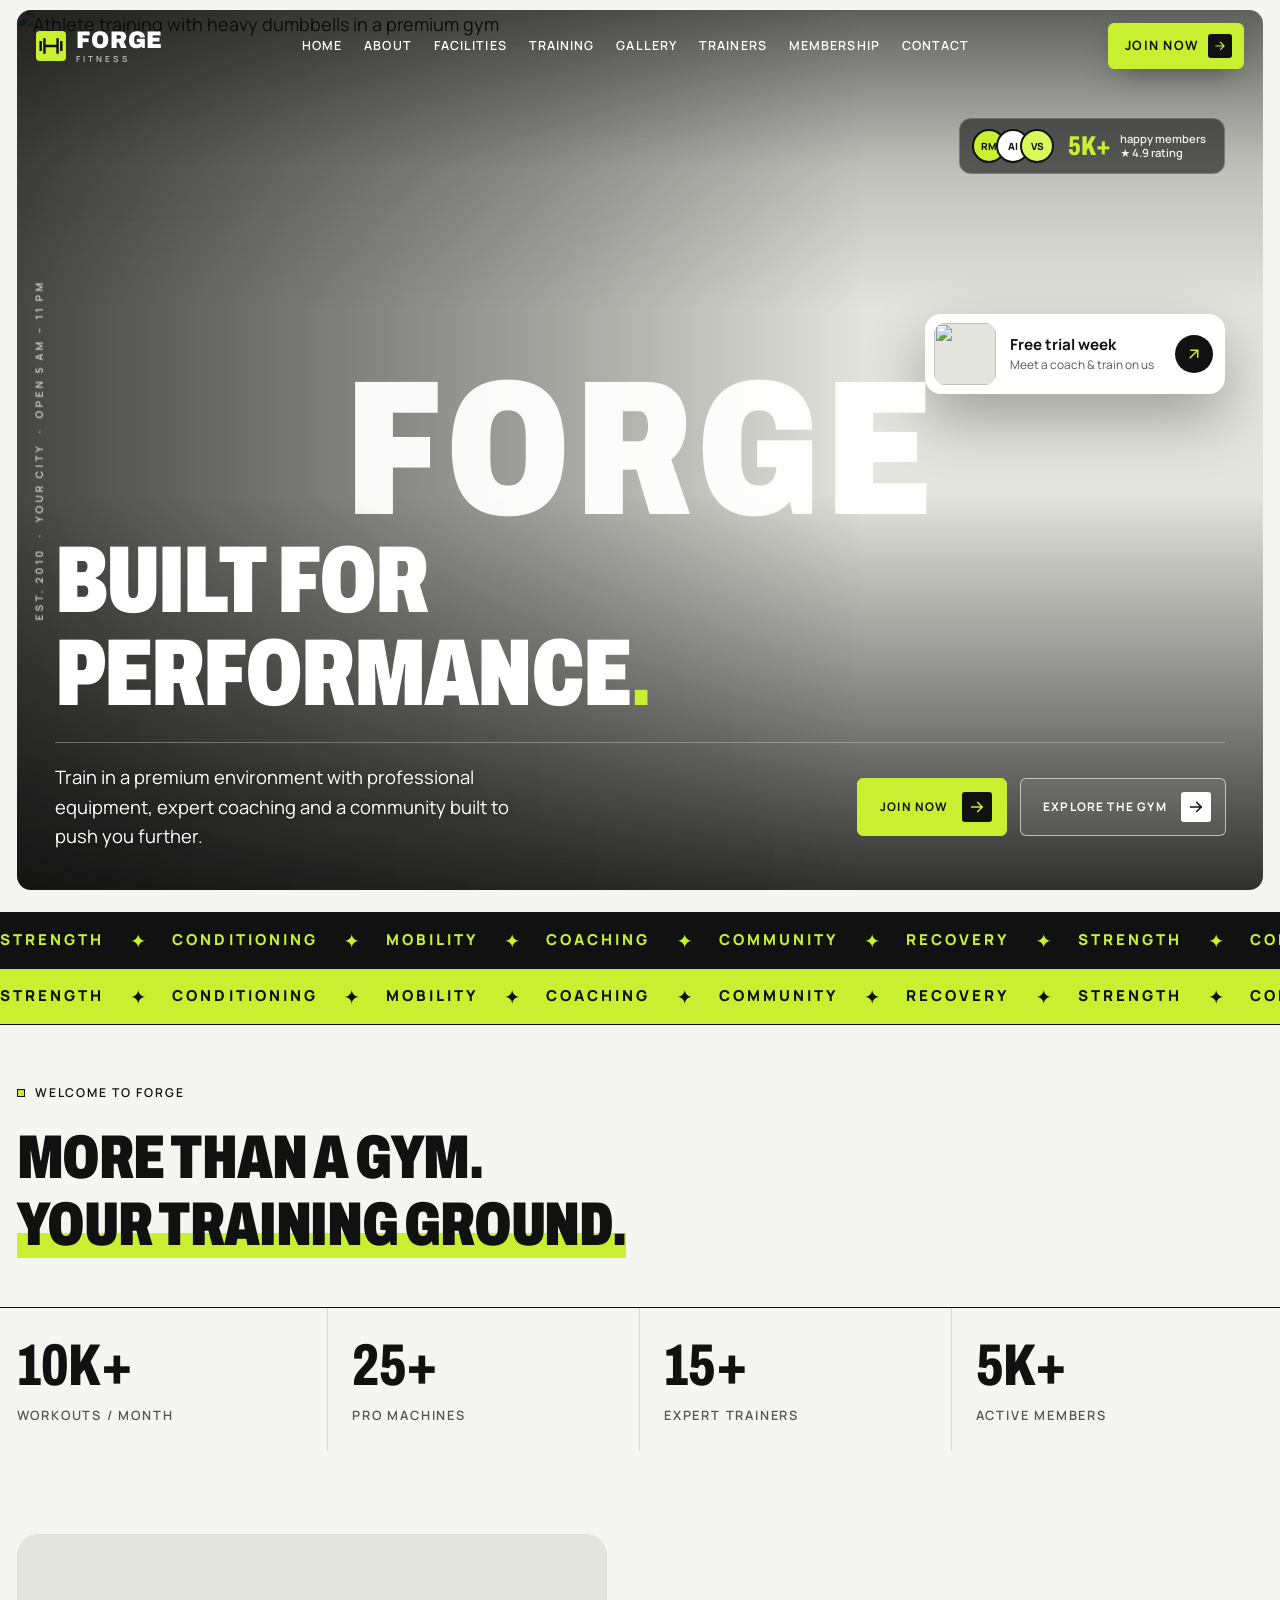
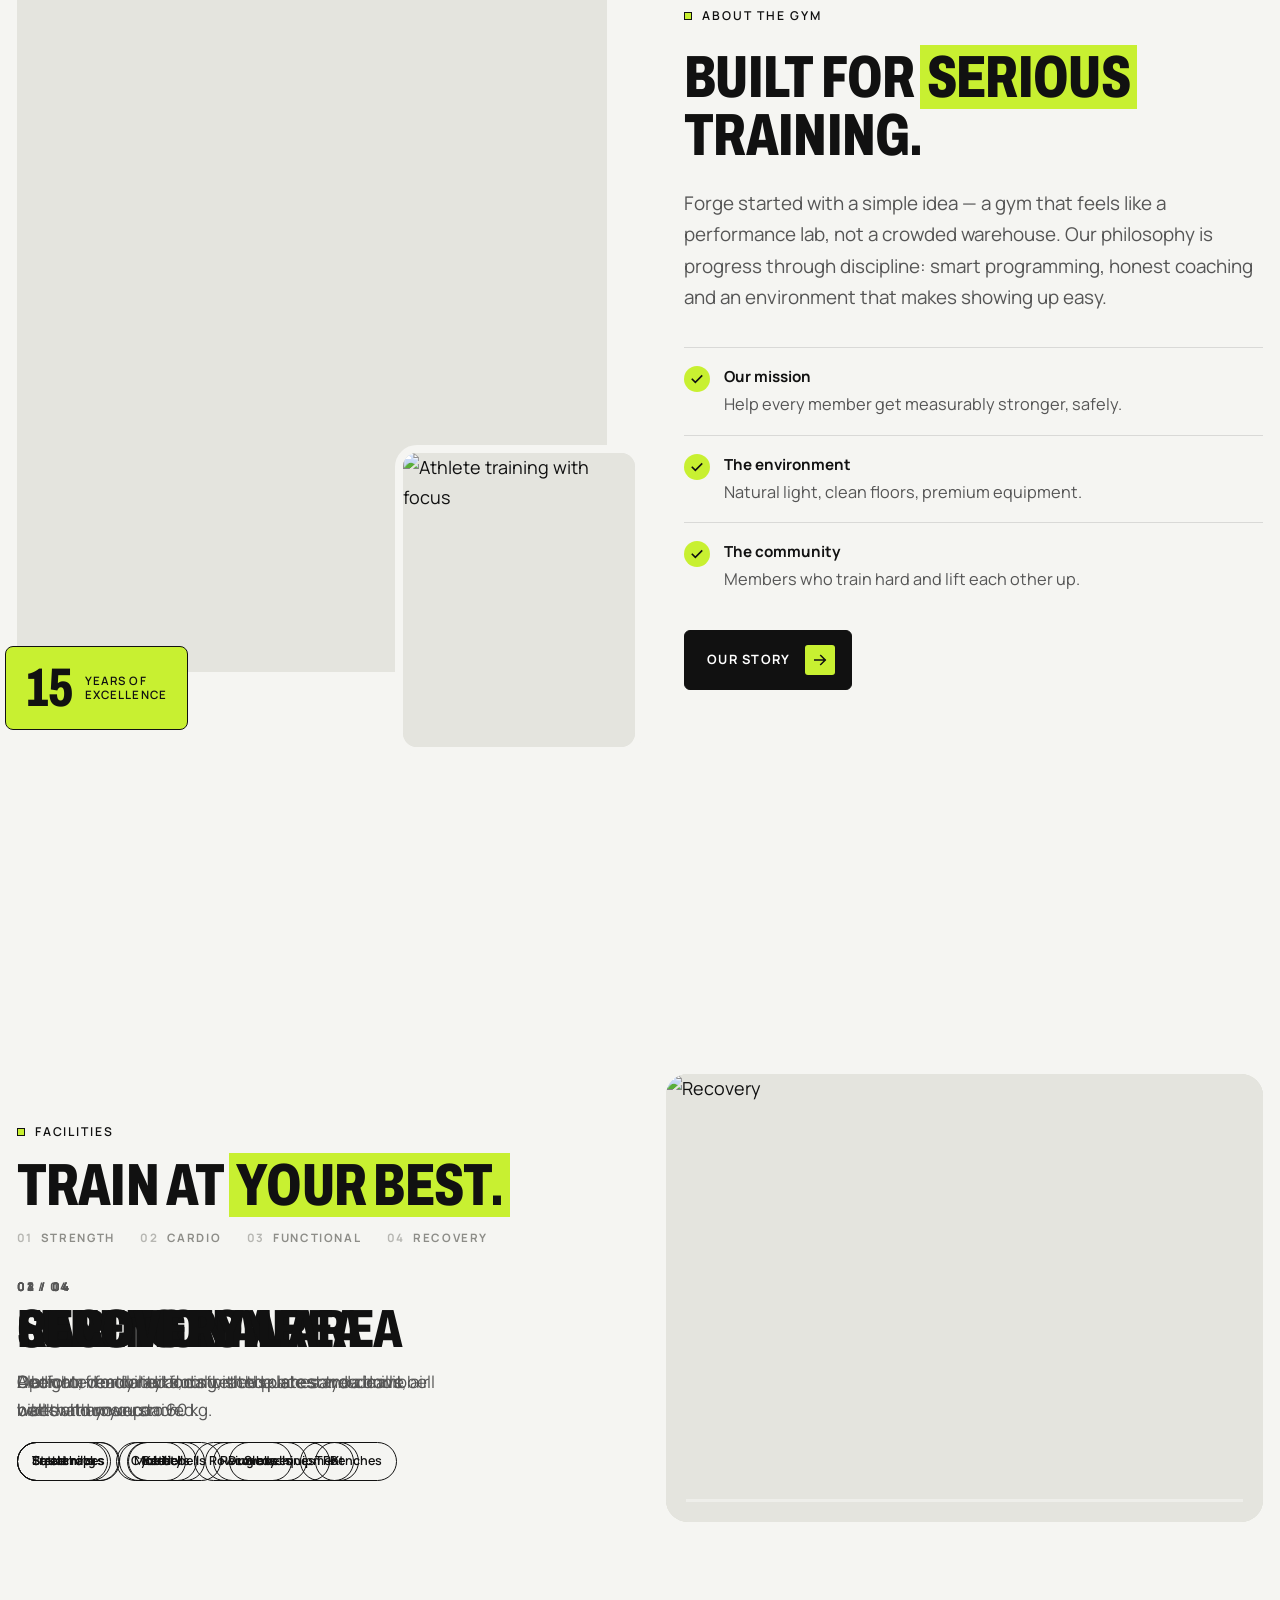
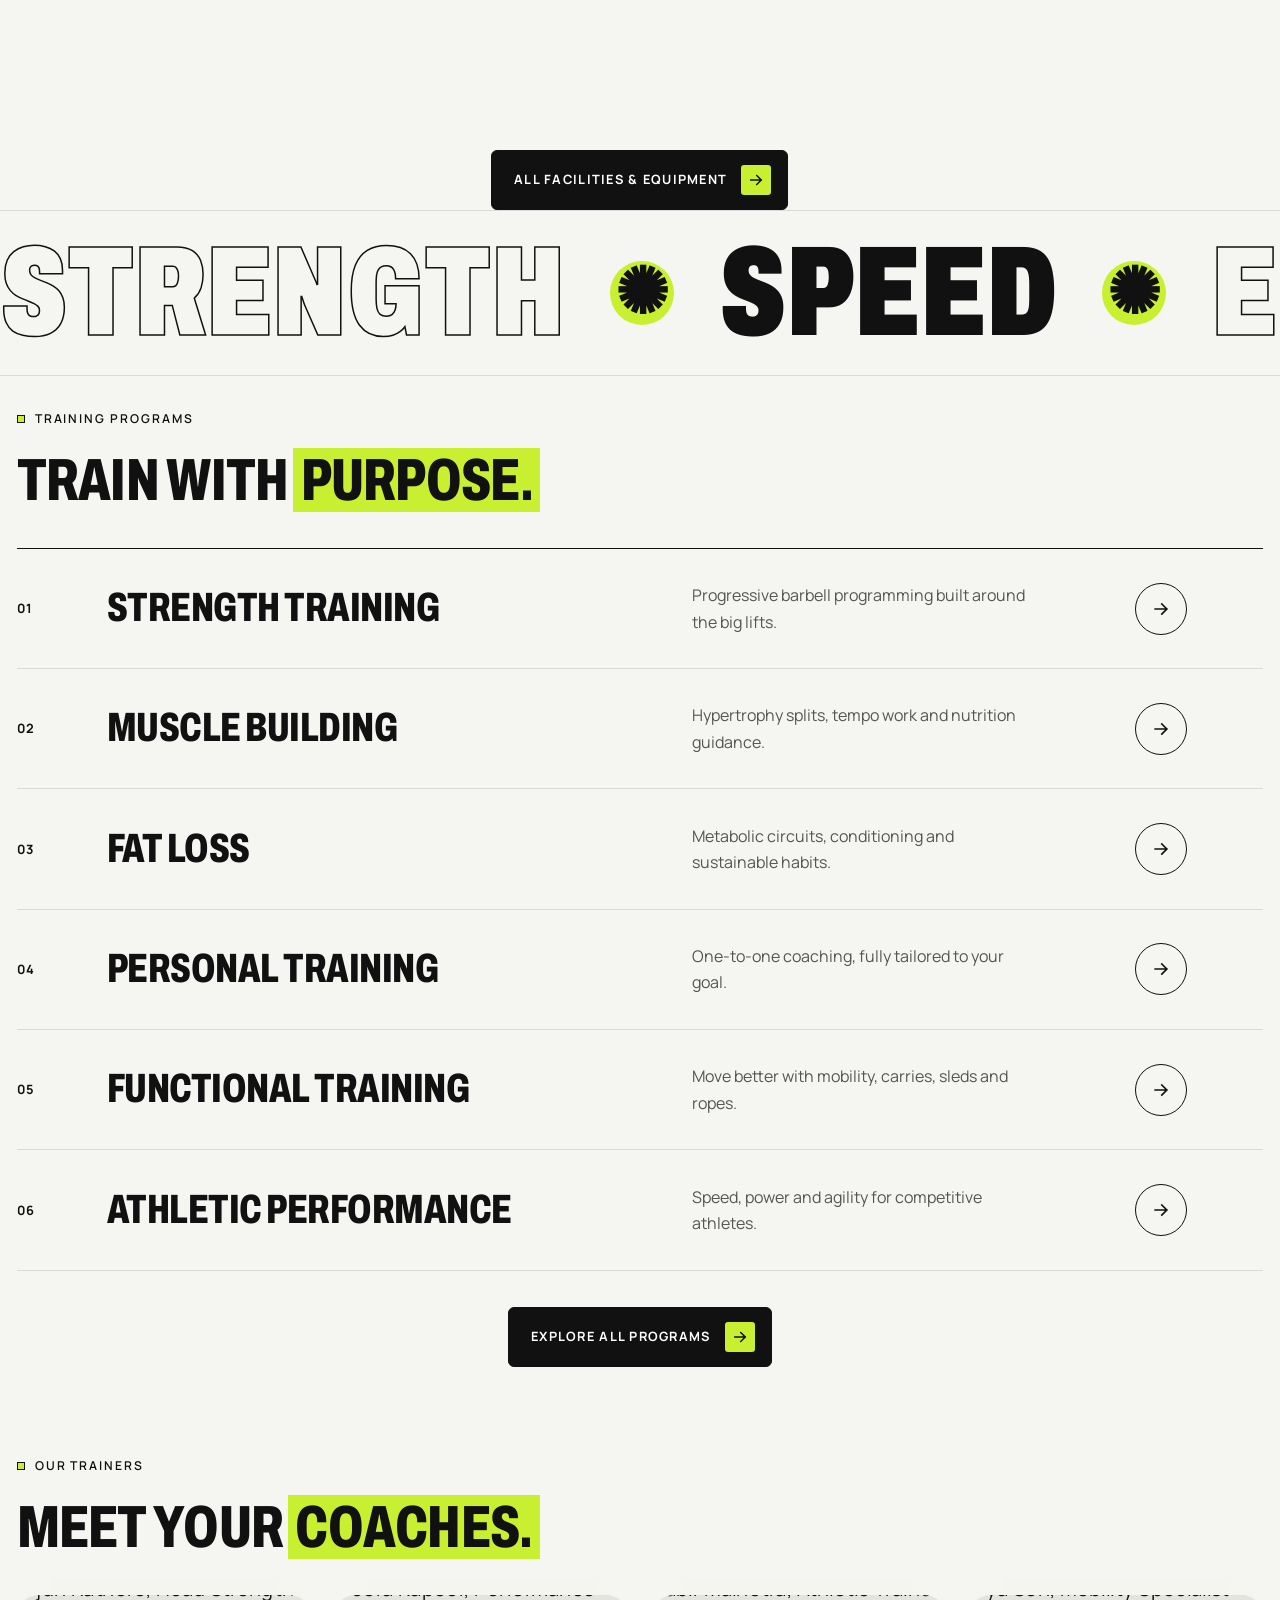
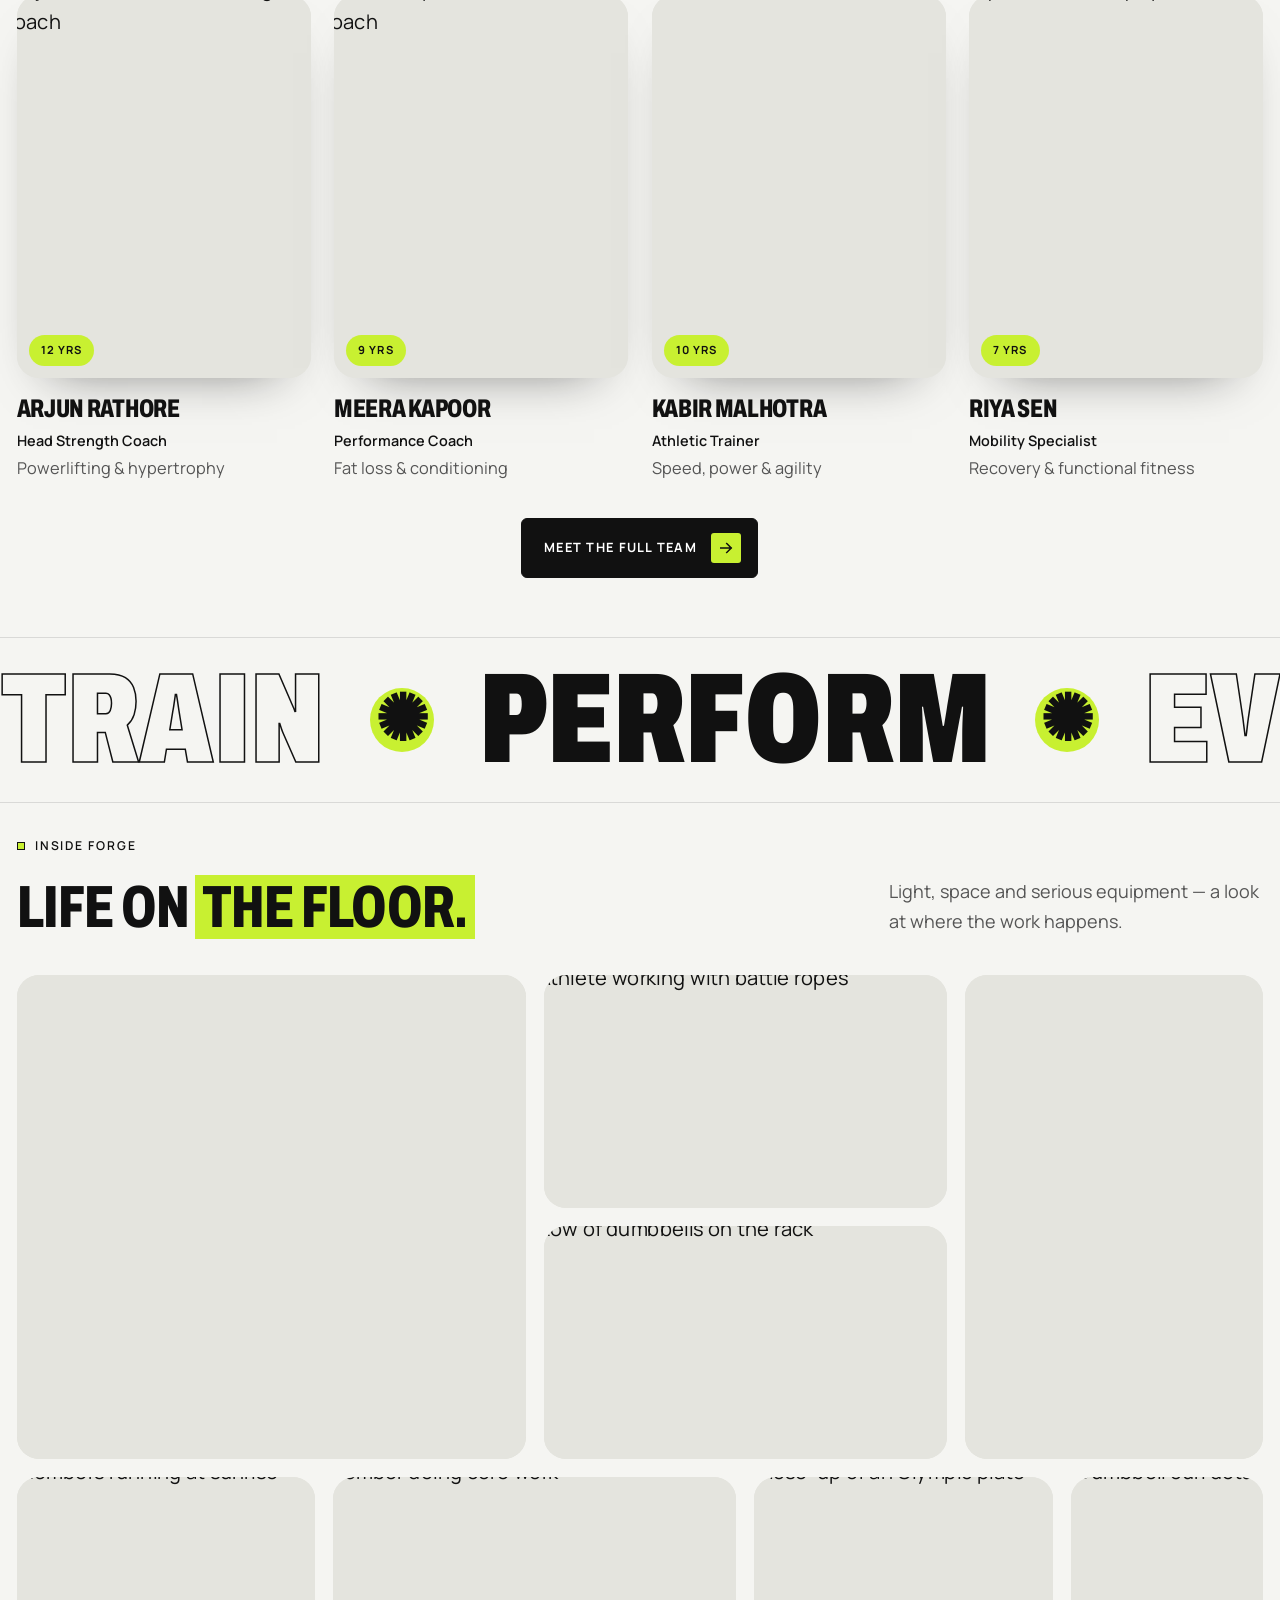
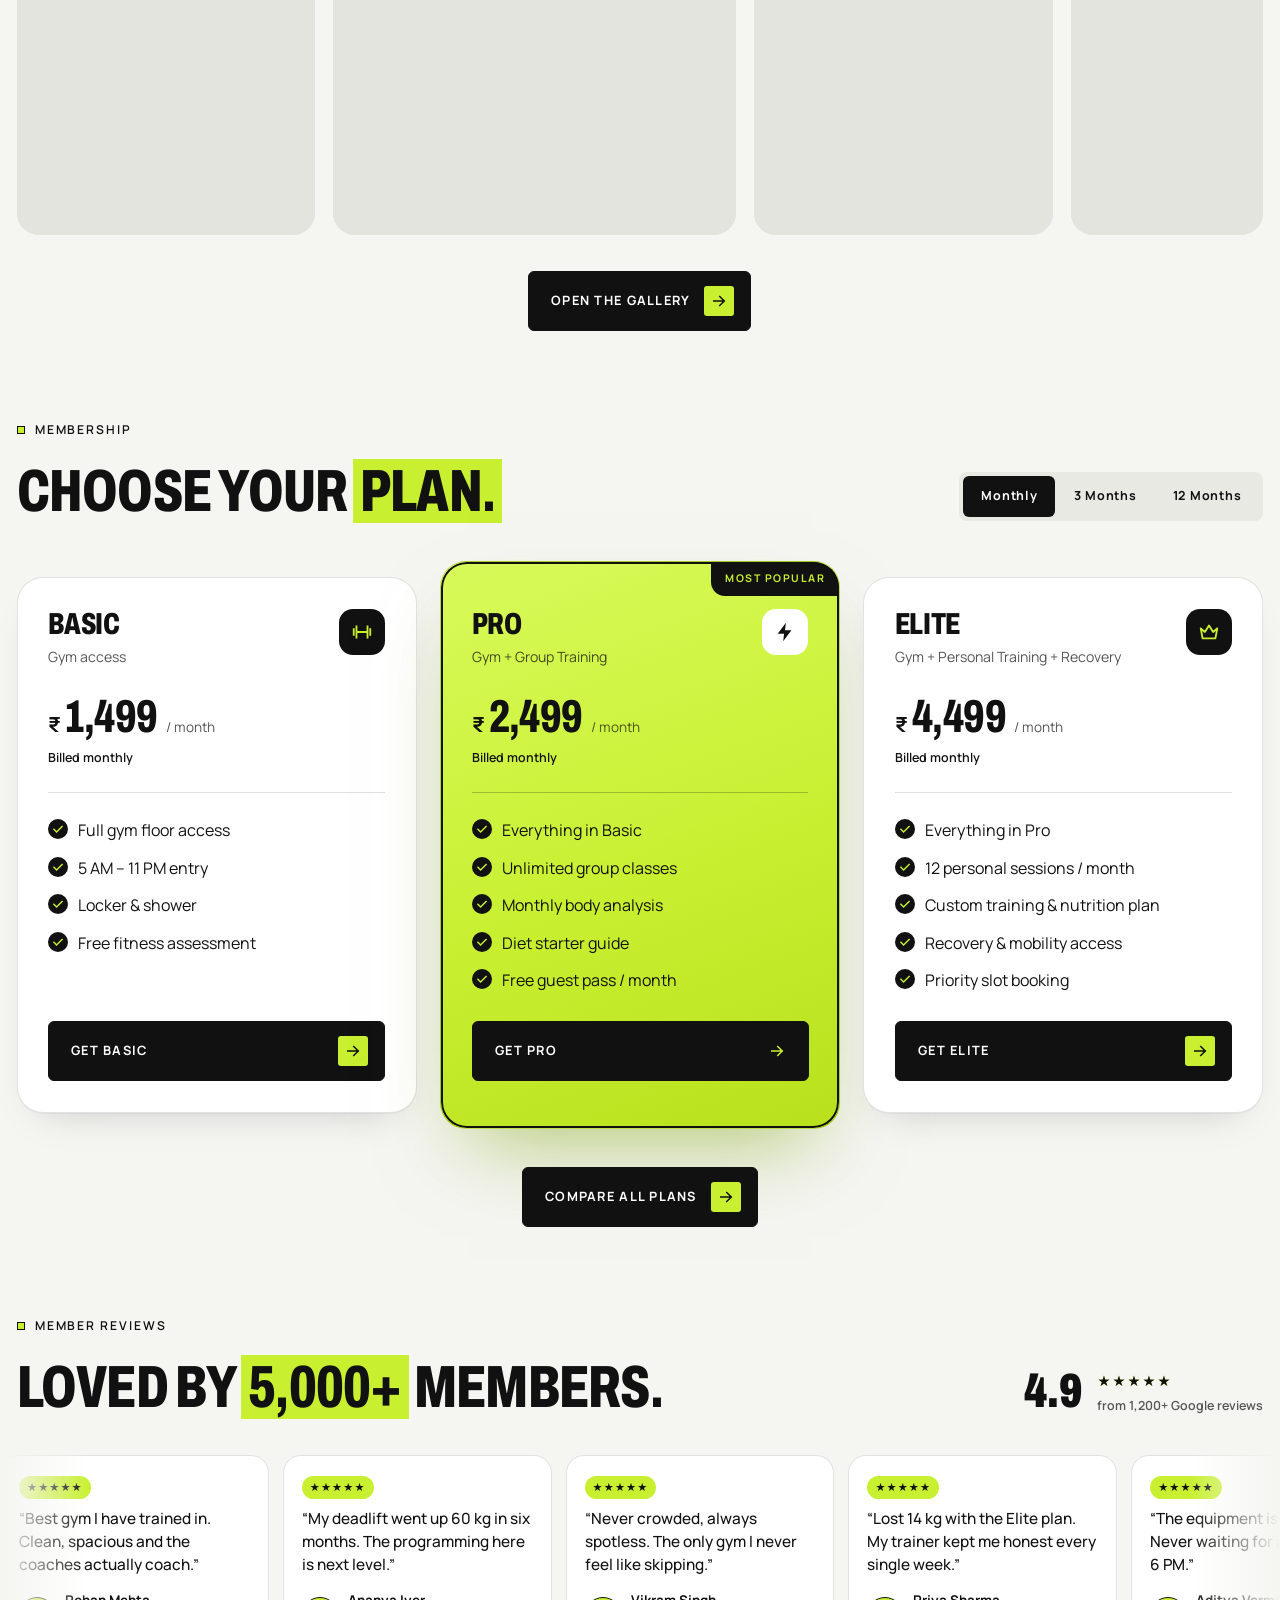
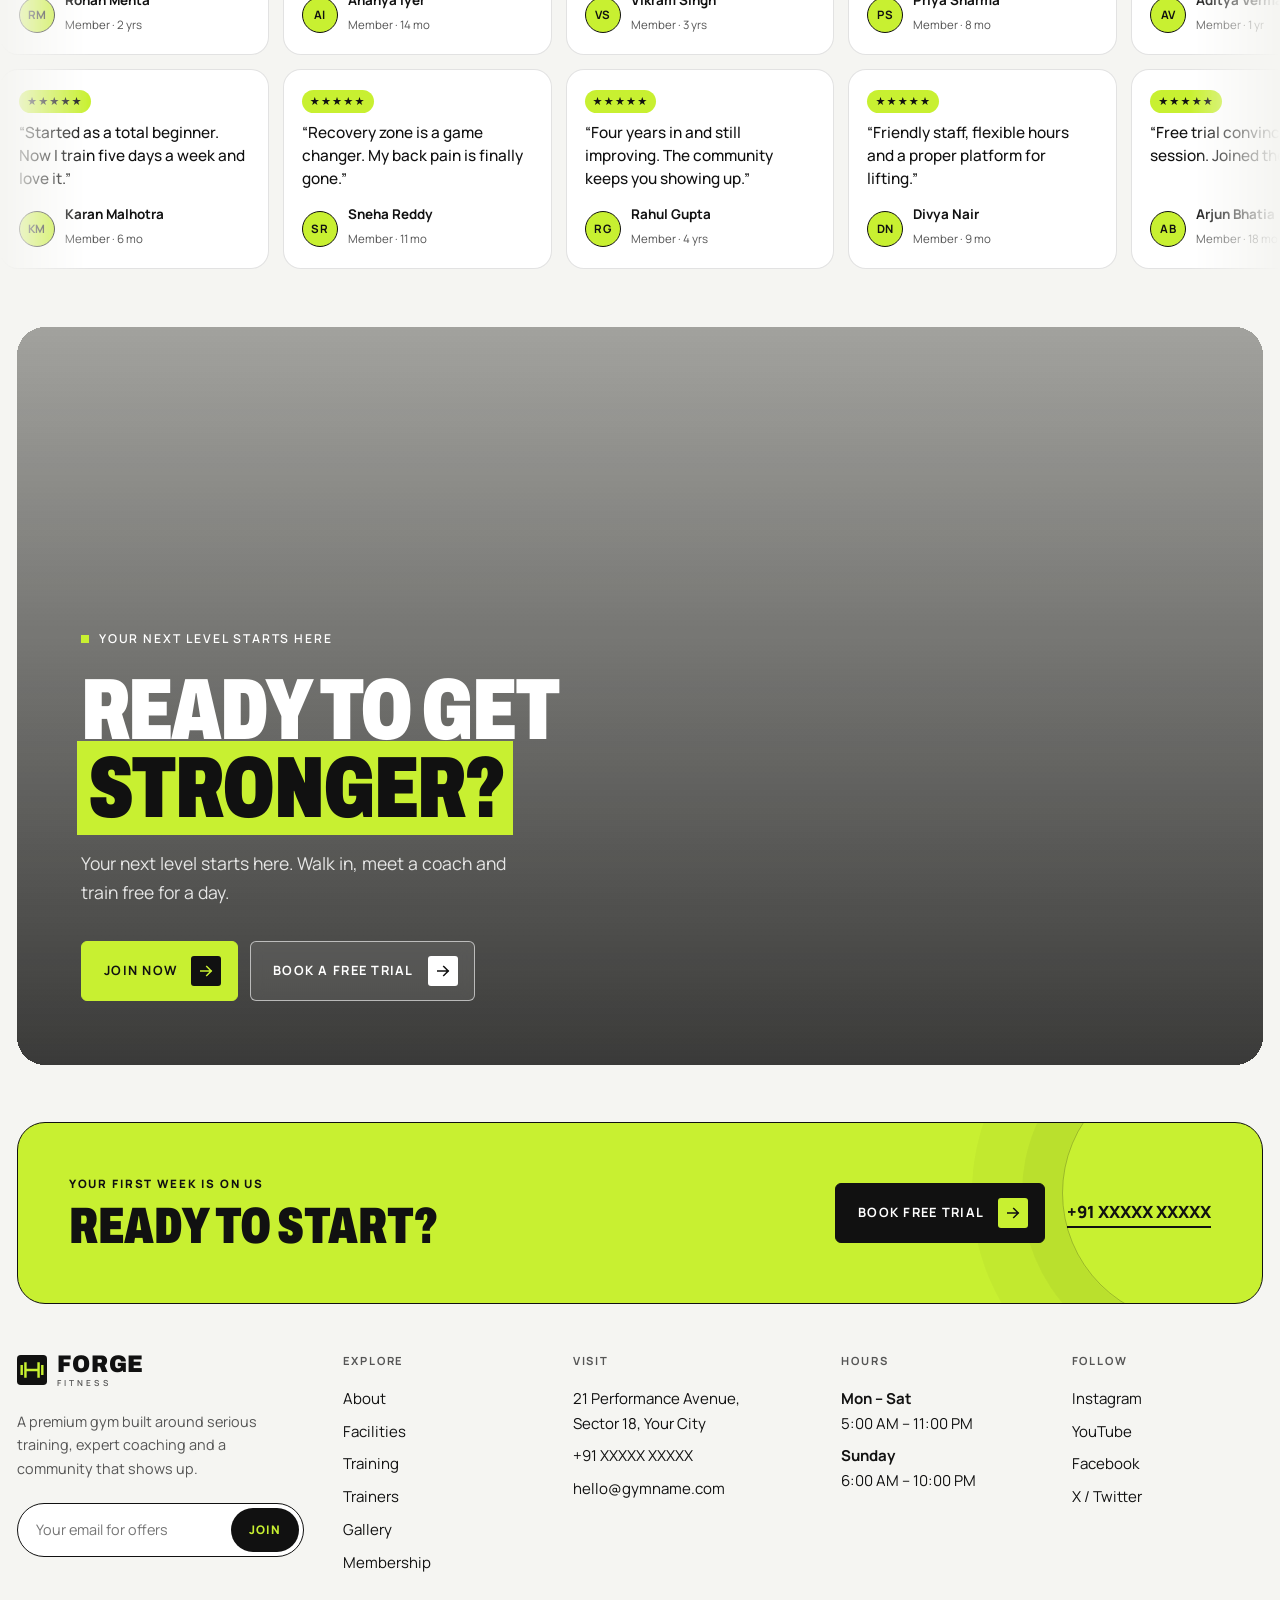
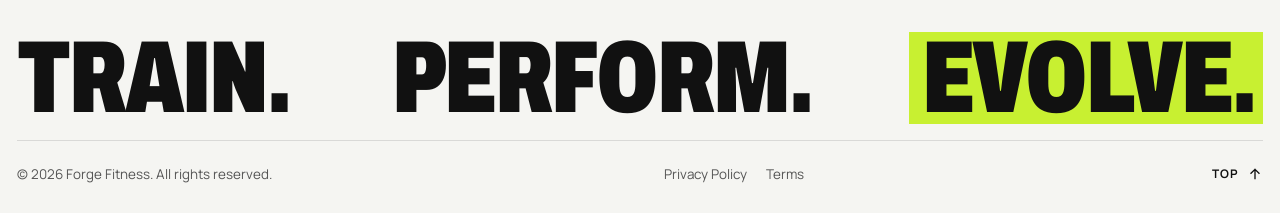
==== index.html @ de09b72e "Forge Fitness: premium multi-page gym website HTML/CSS/vanilla JS with GSAP, ScrollTrigger and Lenis" ====
<!DOCTYPE html>
<html lang="en" data-theme="light">
<head>
<meta charset="utf-8">
<meta name="viewport" content="width=device-width, initial-scale=1, viewport-fit=cover">
<title>Forge Fitness — Premium Gym, Strength Training &amp; Personal Coaching</title>
<meta name="description" content="Forge Fitness is a premium gym with professional equipment, expert trainers, group classes and personal coaching. Book a free trial today.">
<meta name="color-scheme" content="light"><meta name="theme-color" content="#F5F5F2">
<link rel="canonical" href="https://www.example.com/">
<meta property="og:type" content="website"><meta property="og:title" content="Forge Fitness — Premium Gym, Strength Training &amp; Personal Coaching"><meta property="og:description" content="Forge Fitness is a premium gym with professional equipment, expert trainers, group classes and personal coaching. Book a free trial today.">
<meta property="og:image" content="https://images.unsplash.com/photo-1581009146145-b5ef050c2e1e?auto=format&fit=crop&w=1200&q=72&h=630"><meta property="og:url" content="https://www.example.com/">
<meta name="twitter:card" content="summary_large_image">
<link rel="icon" href="data:image/svg+xml,%3Csvg xmlns='http://www.w3.org/2000/svg' viewBox='0 0 32 32'%3E%3Crect width='32' height='32' rx='4' fill='%23111'/%3E%3Cpath d='M5 12v8M9 9v14M23 9v14M27 12v8M9 16h14' stroke='%23C8F031' stroke-width='2.6' fill='none'/%3E%3C/svg%3E">
<link rel="preconnect" href="https://fonts.googleapis.com"><link rel="preconnect" href="https://fonts.gstatic.com" crossorigin>
<link rel="preconnect" href="https://images.unsplash.com" crossorigin>
<link rel="preload" as="image" media="(max-width: 767px)" imagesrcset="https://images.unsplash.com/photo-1526506118085-60ce8714f8c5?auto=format&fit=crop&w=480&q=72&h=672&crop=focalpoint&fp-x=0.5&fp-y=0.4 480w, https://images.unsplash.com/photo-1526506118085-60ce8714f8c5?auto=format&fit=crop&w=720&q=72&h=1008&crop=focalpoint&fp-x=0.5&fp-y=0.4 720w, https://images.unsplash.com/photo-1526506118085-60ce8714f8c5?auto=format&fit=crop&w=960&q=72&h=1344&crop=focalpoint&fp-x=0.5&fp-y=0.4 960w, https://images.unsplash.com/photo-1526506118085-60ce8714f8c5?auto=format&fit=crop&w=1200&q=72&h=1680&crop=focalpoint&fp-x=0.5&fp-y=0.4 1200w" imagesizes="100vw" fetchpriority="high">
<link rel="preload" as="image" media="(min-width: 768px)" imagesrcset="https://images.unsplash.com/photo-1581009146145-b5ef050c2e1e?auto=format&fit=crop&w=1200&q=72&h=675&crop=focalpoint&fp-x=0.5&fp-y=0.3 1200w, https://images.unsplash.com/photo-1581009146145-b5ef050c2e1e?auto=format&fit=crop&w=1800&q=72&h=1012&crop=focalpoint&fp-x=0.5&fp-y=0.3 1800w, https://images.unsplash.com/photo-1581009146145-b5ef050c2e1e?auto=format&fit=crop&w=2400&q=72&h=1350&crop=focalpoint&fp-x=0.5&fp-y=0.3 2400w" imagesizes="100vw" fetchpriority="high">
<link href="https://fonts.googleapis.com/css2?family=Archivo:wdth,wght@62..125,100..900&family=Manrope:wght@400..800&display=swap" rel="stylesheet">
<link rel="stylesheet" href="css/style.css?v=28"><link rel="stylesheet" href="css/animations.css?v=28"><link rel="stylesheet" href="css/responsive.css?v=28">
<script>try{history.scrollRestoration='manual'}catch(e){}document.documentElement.classList.add('js');setTimeout(function(){if(!window.gsap){document.documentElement.classList.remove('js')}},5000);</script>
<script type="application/ld+json">{"@context": "https://schema.org", "@type": "HealthClub", "name": "Forge Fitness", "description": "Premium gym with expert coaching, professional equipment and a strong fitness community.", "url": "https://www.example.com/", "telephone": "+91-XXXXXXXXXX", "email": "hello@gymname.com", "priceRange": "₹₹", "address": {"@type": "PostalAddress", "streetAddress": "21 Performance Avenue, Sector 18", "addressLocality": "Your City", "postalCode": "110001", "addressCountry": "IN"}, "openingHoursSpecification": [{"@type": "OpeningHoursSpecification", "dayOfWeek": ["Monday", "Tuesday", "Wednesday", "Thursday", "Friday", "Saturday"], "opens": "05:00", "closes": "23:00"}, {"@type": "OpeningHoursSpecification", "dayOfWeek": "Sunday", "opens": "06:00", "closes": "22:00"}], "image": "https://images.unsplash.com/photo-1540497077202-7c8a3999166f?auto=format&fit=crop&w=1200&q=72"}</script>
</head>
<body class="has-hero">
<a class="skip" href="#main">Skip to content</a>
<header class="nav nav--over" id="nav">
  <div class="nav__bar">
    <a class="logo" href="index.html" aria-label="Forge Fitness — home"><svg class="logo__mark" viewBox="0 0 32 32" width="30" height="30" aria-hidden="true"><rect width="32" height="32" rx="4" fill="#111"/><path d="M5 12v8M9 9v14M23 9v14M27 12v8M9 16h14" stroke="#C8F031" stroke-width="2.6" stroke-linecap="square" fill="none"/></svg><span class="logo__text">FORGE<small>FITNESS</small></span></a>
    <nav class="nav__menu" aria-label="Primary"><ul><li><a class="nav__link is-active" href="index.html" aria-current="page">Home</a></li><li><a class="nav__link" href="about.html">About</a></li><li><a class="nav__link" href="facilities.html">Facilities</a></li><li><a class="nav__link" href="programs.html">Training</a></li><li><a class="nav__link" href="gallery.html">Gallery</a></li><li><a class="nav__link" href="trainers.html">Trainers</a></li><li><a class="nav__link" href="membership.html">Membership</a></li><li><a class="nav__link" href="contact.html">Contact</a></li></ul></nav>
    <div class="nav__right">
      <a class="btn btn--primary btn--sm nav__cta" href="contact.html" data-magnetic><span class="btn__fill"></span><span class="btn__label">Join Now</span><span class="btn__icon"><svg class="arr" viewBox="0 0 24 24" width="18" height="18" aria-hidden="true"><path d="M5 12h14M13 6l6 6-6 6" fill="none" stroke="currentColor" stroke-width="2" stroke-linecap="square"/></svg></span></a>
      <button class="burger" id="burger" aria-label="Open menu" aria-expanded="false" aria-controls="drawer"><span></span><span></span></button>
    </div>
  </div>
</header>
<div class="drawer" id="drawer" aria-hidden="true">
  <nav aria-label="Mobile"><ul><li><a href="index.html"><span>01</span>Home</a></li><li><a href="about.html"><span>02</span>About</a></li><li><a href="facilities.html"><span>03</span>Facilities</a></li><li><a href="programs.html"><span>04</span>Training</a></li><li><a href="gallery.html"><span>05</span>Gallery</a></li><li><a href="trainers.html"><span>06</span>Trainers</a></li><li><a href="membership.html"><span>07</span>Membership</a></li><li><a href="contact.html"><span>08</span>Contact</a></li></ul></nav>
  <div class="drawer__foot"><a class="btn btn--primary btn--block" href="contact.html"><span class="btn__fill"></span><span class="btn__label">Join Now</span><span class="btn__icon"><svg class="arr" viewBox="0 0 24 24" width="18" height="18" aria-hidden="true"><path d="M5 12h14M13 6l6 6-6 6" fill="none" stroke="currentColor" stroke-width="2" stroke-linecap="square"/></svg></span></a>
  <p>5:00 AM – 11:00 PM · Mon–Sat<br><a href="tel:+910000000000">+91 XXXXX XXXXX</a></p></div>
</div><main id="main">
<section class="hero" id="home" aria-label="Welcome">
  <div class="hero__frame" data-hero-frame>
    <div class="hero__media" data-hero-media>
      <picture>
        <source media="(max-width: 767px)" srcset="https://images.unsplash.com/photo-1526506118085-60ce8714f8c5?auto=format&fit=crop&w=480&q=72&h=672&crop=focalpoint&fp-x=0.5&fp-y=0.4 480w, https://images.unsplash.com/photo-1526506118085-60ce8714f8c5?auto=format&fit=crop&w=720&q=72&h=1008&crop=focalpoint&fp-x=0.5&fp-y=0.4 720w, https://images.unsplash.com/photo-1526506118085-60ce8714f8c5?auto=format&fit=crop&w=960&q=72&h=1344&crop=focalpoint&fp-x=0.5&fp-y=0.4 960w, https://images.unsplash.com/photo-1526506118085-60ce8714f8c5?auto=format&fit=crop&w=1200&q=72&h=1680&crop=focalpoint&fp-x=0.5&fp-y=0.4 1200w" sizes="100vw">
        <img src="https://images.unsplash.com/photo-1581009146145-b5ef050c2e1e?auto=format&fit=crop&w=1800&q=72&h=1013&crop=focalpoint&fp-x=0.5&fp-y=0.3" srcset="https://images.unsplash.com/photo-1581009146145-b5ef050c2e1e?auto=format&fit=crop&w=1200&q=72&h=675&crop=focalpoint&fp-x=0.5&fp-y=0.3 1200w, https://images.unsplash.com/photo-1581009146145-b5ef050c2e1e?auto=format&fit=crop&w=1800&q=72&h=1012&crop=focalpoint&fp-x=0.5&fp-y=0.3 1800w, https://images.unsplash.com/photo-1581009146145-b5ef050c2e1e?auto=format&fit=crop&w=2400&q=72&h=1350&crop=focalpoint&fp-x=0.5&fp-y=0.3 2400w" sizes="100vw"
             width="1800" height="1013" alt="Athlete training with heavy dumbbells in a premium gym" fetchpriority="high" decoding="async">
      </picture>
    </div>
    <div class="hero__shade"></div>
    <p class="hero__side hero-in" data-hero="chip" aria-hidden="true">EST. 2010 &nbsp;·&nbsp; YOUR CITY &nbsp;·&nbsp; OPEN 5 AM – 11 PM</p>
    <div class="hero__brand" data-hero-brand aria-hidden="true"><span>FORGE</span></div>
    <div class="hero__content" data-hero-content>
      <div class="hero__top">
        <div class="hero__chip hero-in" data-hero="chip"><span class="avs" aria-hidden="true"><i>RM</i><i>AI</i><i>VS</i></span><div><strong data-count="5" data-suffix="K+">5K+</strong><span>happy members<br>★ 4.9 rating</span></div></div>
      </div>
      <div class="hero__mid">
        <aside class="hero__card hero-in" data-hero="chip"><div class="hero__card-img"><img src="https://images.unsplash.com/photo-1558611848-73f7eb4001a1?auto=format&fit=crop&w=360&q=72&h=360" srcset="https://images.unsplash.com/photo-1558611848-73f7eb4001a1?auto=format&fit=crop&w=240&q=72&h=240 240w, https://images.unsplash.com/photo-1558611848-73f7eb4001a1?auto=format&fit=crop&w=360&q=72&h=360 360w" sizes="90px" width="240" height="240" alt="" loading="lazy" decoding="async" aria-hidden="true"></div><div><b>Free trial week</b><span>Meet a coach &amp; train on us</span></div><a href="contact.html" aria-label="Book a free trial"><svg class="arr" viewBox="0 0 24 24" width="18" height="18" aria-hidden="true"><path d="M7 17 17 7M8 7h9v9" fill="none" stroke="currentColor" stroke-width="2" stroke-linecap="square"/></svg></a></aside>
      </div>
      <div class="hero__stack">
        <h1 class="hero__title" aria-label="Built for performance.">
          <span class="hl-line"><span class="hl-in" data-hero="line">BUILT FOR</span></span>
          <span class="hl-line"><span class="hl-in" data-hero="line">PERFORMANCE<b>.</b></span></span>
        </h1>
        <div class="hero__foot">
          <p class="hero__lead hero-in" data-hero="text">Train in a premium environment with professional equipment, expert coaching and a community built to push you further.</p>
          <div class="hero__cta hero-in" data-hero="cta"><a class="btn btn--primary" href="contact.html" data-magnetic data-cursor="open" ><span class="btn__fill"></span><span class="btn__label">Join Now</span><span class="btn__icon"><svg class="arr" viewBox="0 0 24 24" width="18" height="18" aria-hidden="true"><path d="M5 12h14M13 6l6 6-6 6" fill="none" stroke="currentColor" stroke-width="2" stroke-linecap="square"/></svg></span></a><a class="btn btn--ghost" href="facilities.html" data-magnetic data-cursor="open" ><span class="btn__fill"></span><span class="btn__label">Explore the Gym</span><span class="btn__icon"><svg class="arr" viewBox="0 0 24 24" width="18" height="18" aria-hidden="true"><path d="M5 12h14M13 6l6 6-6 6" fill="none" stroke="currentColor" stroke-width="2" stroke-linecap="square"/></svg></span></a></div>
        </div>
      </div>
    </div>
  </div>
</section>
<div class="strip" aria-hidden="true"><div class="strip__row strip__row--b"><div class="strip__track" data-dir="1"><span>Strength</span><b>✦</b><span>Conditioning</span><b>✦</b><span>Mobility</span><b>✦</b><span>Coaching</span><b>✦</b><span>Community</span><b>✦</b><span>Recovery</span><b>✦</b><span>Strength</span><b>✦</b><span>Conditioning</span><b>✦</b><span>Mobility</span><b>✦</b><span>Coaching</span><b>✦</b><span>Community</span><b>✦</b><span>Recovery</span><b>✦</b><span>Strength</span><b>✦</b><span>Conditioning</span><b>✦</b><span>Mobility</span><b>✦</b><span>Coaching</span><b>✦</b><span>Community</span><b>✦</b><span>Recovery</span><b>✦</b><span>Strength</span><b>✦</b><span>Conditioning</span><b>✦</b><span>Mobility</span><b>✦</b><span>Coaching</span><b>✦</b><span>Community</span><b>✦</b><span>Recovery</span><b>✦</b></div></div><div class="strip__row strip__row--a"><div class="strip__track" data-dir="-1"><span>Strength</span><b>✦</b><span>Conditioning</span><b>✦</b><span>Mobility</span><b>✦</b><span>Coaching</span><b>✦</b><span>Community</span><b>✦</b><span>Recovery</span><b>✦</b><span>Strength</span><b>✦</b><span>Conditioning</span><b>✦</b><span>Mobility</span><b>✦</b><span>Coaching</span><b>✦</b><span>Community</span><b>✦</b><span>Recovery</span><b>✦</b><span>Strength</span><b>✦</b><span>Conditioning</span><b>✦</b><span>Mobility</span><b>✦</b><span>Coaching</span><b>✦</b><span>Community</span><b>✦</b><span>Recovery</span><b>✦</b><span>Strength</span><b>✦</b><span>Conditioning</span><b>✦</b><span>Mobility</span><b>✦</b><span>Coaching</span><b>✦</b><span>Community</span><b>✦</b><span>Recovery</span><b>✦</b></div></div></div>
<section class="intro" id="intro">
  <div class="wrap">
    <p class="eyebrow"><i></i>Welcome to Forge</p>
    <h2 class="intro__text" data-scrub-text>MORE THAN A GYM.<br><span class="hl">YOUR TRAINING GROUND.</span></h2>
  </div>
</section><section class="stats" id="stats" aria-label="Key numbers"><div class="wrap stats__grid"><div class="stat" data-reveal><div class="stat__n"><span data-count="10" data-suffix="K+">10K+</span></div><p>Workouts / month</p></div><div class="stat" data-reveal><div class="stat__n"><span data-count="25" data-suffix="+">25+</span></div><p>Pro machines</p></div><div class="stat" data-reveal><div class="stat__n"><span data-count="15" data-suffix="+">15+</span></div><p>Expert trainers</p></div><div class="stat" data-reveal><div class="stat__n"><span data-count="5" data-suffix="K+">5K+</span></div><p>Active members</p></div></div></section>
<section class="about section" id="about">
  <div class="wrap about__grid">
    <div class="about__media">
      <div class="about__img about__img--a" data-scale-reveal data-cursor="view"><img class="parallax-img" src="https://images.unsplash.com/photo-1540497077202-7c8a3999166f?auto=format&fit=crop&w=800&q=72&h=1000&crop=focalpoint&fp-x=0.5" srcset="https://images.unsplash.com/photo-1540497077202-7c8a3999166f?auto=format&fit=crop&w=480&q=72&h=600&crop=focalpoint&fp-x=0.5 480w, https://images.unsplash.com/photo-1540497077202-7c8a3999166f?auto=format&fit=crop&w=800&q=72&h=1000&crop=focalpoint&fp-x=0.5 800w, https://images.unsplash.com/photo-1540497077202-7c8a3999166f?auto=format&fit=crop&w=1200&q=72&h=1500&crop=focalpoint&fp-x=0.5 1200w, https://images.unsplash.com/photo-1540497077202-7c8a3999166f?auto=format&fit=crop&w=1800&q=72&h=2250&crop=focalpoint&fp-x=0.5 1800w" sizes="(max-width:900px) 100vw, 46vw" width="1200" height="1500" alt="Spacious main floor of Forge Fitness" loading="lazy" decoding="async" ></div>
      <div class="about__img about__img--b" data-float="-70" data-cursor="view"><img src="https://images.unsplash.com/photo-1581009146145-b5ef050c2e1e?auto=format&fit=crop&w=600&q=72&h=771" srcset="https://images.unsplash.com/photo-1581009146145-b5ef050c2e1e?auto=format&fit=crop&w=360&q=72&h=463 360w, https://images.unsplash.com/photo-1581009146145-b5ef050c2e1e?auto=format&fit=crop&w=600&q=72&h=771 600w, https://images.unsplash.com/photo-1581009146145-b5ef050c2e1e?auto=format&fit=crop&w=900&q=72&h=1157 900w" sizes="(max-width:900px) 45vw, 22vw" width="700" height="900" alt="Athlete training with focus" loading="lazy" decoding="async" ></div>
      <div class="about__badge" data-float="40"><strong>15</strong><span>Years of<br>Excellence</span></div>
    </div>
    <div class="about__copy">
      <p class="eyebrow" data-reveal><i></i>About the gym</p>
      <h2 class="h2" data-split>BUILT FOR <span class="hl">SERIOUS</span> TRAINING.</h2>
      <p class="lead" data-reveal>Forge started with a simple idea — a gym that feels like a performance lab, not a crowded warehouse. Our philosophy is progress through discipline: smart programming, honest coaching and an environment that makes showing up easy.</p>
      <ul class="ticks" data-reveal-group>
        <li data-reveal-item><svg viewBox="0 0 24 24" width="16" height="16" aria-hidden="true"><path d="m5 12.5 4.5 4.5L19 7.5" fill="none" stroke="currentColor" stroke-width="2.4" stroke-linecap="square"/></svg><div><b>Our mission</b><span>Help every member get measurably stronger, safely.</span></div></li>
        <li data-reveal-item><svg viewBox="0 0 24 24" width="16" height="16" aria-hidden="true"><path d="m5 12.5 4.5 4.5L19 7.5" fill="none" stroke="currentColor" stroke-width="2.4" stroke-linecap="square"/></svg><div><b>The environment</b><span>Natural light, clean floors, premium equipment.</span></div></li>
        <li data-reveal-item><svg viewBox="0 0 24 24" width="16" height="16" aria-hidden="true"><path d="m5 12.5 4.5 4.5L19 7.5" fill="none" stroke="currentColor" stroke-width="2.4" stroke-linecap="square"/></svg><div><b>The community</b><span>Members who train hard and lift each other up.</span></div></li>
      </ul>
      <div data-reveal><a class="btn btn--dark" href="about.html" data-magnetic data-cursor="open" ><span class="btn__fill"></span><span class="btn__label">Our Story</span><span class="btn__icon"><svg class="arr" viewBox="0 0 24 24" width="18" height="18" aria-hidden="true"><path d="M5 12h14M13 6l6 6-6 6" fill="none" stroke="currentColor" stroke-width="2" stroke-linecap="square"/></svg></span></a></div>
    </div>
  </div>
</section>
<section class="fac" id="facilities">
  <div class="fac__pin" data-fac-pin>
    <div class="wrap fac__inner">
      <div class="fac__text">
        <div class="fac__head"><p class="eyebrow" data-reveal><i></i>Facilities</p>
        <h2 class="h2" data-split>TRAIN AT <span class="hl">YOUR BEST.</span></h2></div>
        <ol class="fac__tabs" aria-hidden="true"><li data-fac-tab><span>01</span>STRENGTH</li><li data-fac-tab><span>02</span>CARDIO</li><li data-fac-tab><span>03</span>FUNCTIONAL</li><li data-fac-tab><span>04</span>RECOVERY</li></ol>
        <div class="fac__items"><article class="fac__item" data-fac-item>
          <div class="fac__mimg"><img src="https://images.unsplash.com/photo-1590487988256-9ed24133863e?auto=format&fit=crop&w=800&q=72&h=622" srcset="https://images.unsplash.com/photo-1590487988256-9ed24133863e?auto=format&fit=crop&w=480&q=72&h=373 480w, https://images.unsplash.com/photo-1590487988256-9ed24133863e?auto=format&fit=crop&w=800&q=72&h=622 800w" sizes="100vw" width="900" height="700" alt="Strength Area" loading="lazy" decoding="async" ></div>
          <span class="fac__no">01 / 04</span><h3 class="h3">STRENGTH AREA</h3><p>Platform-ready racks, calibrated plates and a dumbbell wall that runs up to 60 kg.</p><ul class="chips"><li>Squat racks</li><li>Barbells</li><li>Dumbbells</li><li>Benches</li></ul></article><article class="fac__item" data-fac-item>
          <div class="fac__mimg"><img src="https://images.unsplash.com/photo-1598289431512-b97b0917affc?auto=format&fit=crop&w=800&q=72&h=622" srcset="https://images.unsplash.com/photo-1598289431512-b97b0917affc?auto=format&fit=crop&w=480&q=72&h=373 480w, https://images.unsplash.com/photo-1598289431512-b97b0917affc?auto=format&fit=crop&w=800&q=72&h=622 800w" sizes="100vw" width="900" height="700" alt="Cardio Zone" loading="lazy" decoding="async" ></div>
          <span class="fac__no">02 / 04</span><h3 class="h3">CARDIO ZONE</h3><p>A bright, ventilated floor with the latest treadmills, air bikes and rowers.</p><ul class="chips"><li>Treadmills</li><li>Cycles</li><li>Rowing machines</li></ul></article><article class="fac__item" data-fac-item>
          <div class="fac__mimg"><img src="https://images.unsplash.com/photo-1599058917212-d750089bc07e?auto=format&fit=crop&w=800&q=72&h=622" srcset="https://images.unsplash.com/photo-1599058917212-d750089bc07e?auto=format&fit=crop&w=480&q=72&h=373 480w, https://images.unsplash.com/photo-1599058917212-d750089bc07e?auto=format&fit=crop&w=800&q=72&h=622 800w" sizes="100vw" width="900" height="700" alt="Functional Area" loading="lazy" decoding="async" ></div>
          <span class="fac__no">03 / 04</span><h3 class="h3">FUNCTIONAL AREA</h3><p>Open turf for conditioning, sled pushes and circuit work with your coach.</p><ul class="chips"><li>Battle ropes</li><li>Kettlebells</li><li>Sleds</li><li>TRX</li></ul></article><article class="fac__item" data-fac-item>
          <div class="fac__mimg"><img src="https://images.unsplash.com/photo-1594381898411-846e7d193883?auto=format&fit=crop&w=800&q=72&h=622" srcset="https://images.unsplash.com/photo-1594381898411-846e7d193883?auto=format&fit=crop&w=480&q=72&h=373 480w, https://images.unsplash.com/photo-1594381898411-846e7d193883?auto=format&fit=crop&w=800&q=72&h=622 800w" sizes="100vw" width="900" height="700" alt="Recovery" loading="lazy" decoding="async" ></div>
          <span class="fac__no">04 / 04</span><h3 class="h3">RECOVERY</h3><p>Dedicated mobility and stretch space so you leave better than you arrived.</p><ul class="chips"><li>Stretching</li><li>Mobility</li><li>Recovery equipment</li></ul></article></div>
      </div>
      <div class="fac__stage" data-cursor="view"><div class="fac__img" data-fac-img><img class="fac__photo" src="https://images.unsplash.com/photo-1590487988256-9ed24133863e?auto=format&fit=crop&w=900&q=72&h=675" srcset="https://images.unsplash.com/photo-1590487988256-9ed24133863e?auto=format&fit=crop&w=600&q=72&h=450 600w, https://images.unsplash.com/photo-1590487988256-9ed24133863e?auto=format&fit=crop&w=900&q=72&h=675 900w, https://images.unsplash.com/photo-1590487988256-9ed24133863e?auto=format&fit=crop&w=1200&q=72&h=900 1200w" sizes="(max-width:1024px) 100vw, 50vw" width="1200" height="900" alt="Strength Area" loading="lazy" decoding="async" ></div><div class="fac__img" data-fac-img><img class="fac__photo" src="https://images.unsplash.com/photo-1598289431512-b97b0917affc?auto=format&fit=crop&w=900&q=72&h=675" srcset="https://images.unsplash.com/photo-1598289431512-b97b0917affc?auto=format&fit=crop&w=600&q=72&h=450 600w, https://images.unsplash.com/photo-1598289431512-b97b0917affc?auto=format&fit=crop&w=900&q=72&h=675 900w, https://images.unsplash.com/photo-1598289431512-b97b0917affc?auto=format&fit=crop&w=1200&q=72&h=900 1200w" sizes="(max-width:1024px) 100vw, 50vw" width="1200" height="900" alt="Cardio Zone" loading="lazy" decoding="async" ></div><div class="fac__img" data-fac-img><img class="fac__photo" src="https://images.unsplash.com/photo-1599058917212-d750089bc07e?auto=format&fit=crop&w=900&q=72&h=675" srcset="https://images.unsplash.com/photo-1599058917212-d750089bc07e?auto=format&fit=crop&w=600&q=72&h=450 600w, https://images.unsplash.com/photo-1599058917212-d750089bc07e?auto=format&fit=crop&w=900&q=72&h=675 900w, https://images.unsplash.com/photo-1599058917212-d750089bc07e?auto=format&fit=crop&w=1200&q=72&h=900 1200w" sizes="(max-width:1024px) 100vw, 50vw" width="1200" height="900" alt="Functional Area" loading="lazy" decoding="async" ></div><div class="fac__img" data-fac-img><img class="fac__photo" src="https://images.unsplash.com/photo-1594381898411-846e7d193883?auto=format&fit=crop&w=900&q=72&h=675" srcset="https://images.unsplash.com/photo-1594381898411-846e7d193883?auto=format&fit=crop&w=600&q=72&h=450 600w, https://images.unsplash.com/photo-1594381898411-846e7d193883?auto=format&fit=crop&w=900&q=72&h=675 900w, https://images.unsplash.com/photo-1594381898411-846e7d193883?auto=format&fit=crop&w=1200&q=72&h=900 1200w" sizes="(max-width:1024px) 100vw, 50vw" width="1200" height="900" alt="Recovery" loading="lazy" decoding="async" ></div><div class="fac__bar"><i data-fac-bar></i></div></div>
    </div>
  </div>
  <div class="more-row" data-reveal><a class="btn btn--dark" href="facilities.html" data-magnetic data-cursor="open" ><span class="btn__fill"></span><span class="btn__label">All facilities & equipment</span><span class="btn__icon"><svg class="arr" viewBox="0 0 24 24" width="18" height="18" aria-hidden="true"><path d="M5 12h14M13 6l6 6-6 6" fill="none" stroke="currentColor" stroke-width="2" stroke-linecap="square"/></svg></span></a></div>
</section><div class="band" aria-hidden="true"><div class="band__track" data-band><span>STRENGTH</span><i aria-hidden="true">✺</i><span>SPEED</span><i aria-hidden="true">✺</i><span>ENDURANCE</span><i aria-hidden="true">✺</i><span>DISCIPLINE</span><i aria-hidden="true">✺</i><span>STRENGTH</span><i aria-hidden="true">✺</i><span>SPEED</span><i aria-hidden="true">✺</i><span>ENDURANCE</span><i aria-hidden="true">✺</i><span>DISCIPLINE</span><i aria-hidden="true">✺</i></div></div>
<section class="programs section" id="programs">
  <div class="wrap">
    <div class="sec-head"><p class="eyebrow" data-reveal><i></i>Training programs</p>
    <h2 class="h2" data-split>TRAIN WITH <span class="hl">PURPOSE.</span></h2></div>
    <ul class="prog__list" data-reveal-group><li class="prog" data-prog data-img="https://images.unsplash.com/photo-1517963879433-6ad2b056d712?auto=format&fit=crop&w=700&q=72&h=900" data-cursor="open">
          <a href="contact.html" class="prog__a"><span class="prog__no">01</span><span class="prog__t">STRENGTH TRAINING</span><span class="prog__d">Progressive barbell programming built around the big lifts.</span>
          <span class="prog__thumb"><img src="https://images.unsplash.com/photo-1517963879433-6ad2b056d712?auto=format&fit=crop&w=360&q=72&h=450" srcset="https://images.unsplash.com/photo-1517963879433-6ad2b056d712?auto=format&fit=crop&w=240&q=72&h=300 240w, https://images.unsplash.com/photo-1517963879433-6ad2b056d712?auto=format&fit=crop&w=360&q=72&h=450 360w" sizes="120px" width="240" height="300" alt="" loading="lazy" decoding="async" aria-hidden="true"></span><span class="prog__arrow"><svg class="arr" viewBox="0 0 24 24" width="18" height="18" aria-hidden="true"><path d="M5 12h14M13 6l6 6-6 6" fill="none" stroke="currentColor" stroke-width="2" stroke-linecap="square"/></svg></span></a></li><li class="prog" data-prog data-img="https://images.unsplash.com/photo-1581009146145-b5ef050c2e1e?auto=format&fit=crop&w=700&q=72&h=900" data-cursor="open">
          <a href="contact.html" class="prog__a"><span class="prog__no">02</span><span class="prog__t">MUSCLE BUILDING</span><span class="prog__d">Hypertrophy splits, tempo work and nutrition guidance.</span>
          <span class="prog__thumb"><img src="https://images.unsplash.com/photo-1581009146145-b5ef050c2e1e?auto=format&fit=crop&w=360&q=72&h=450" srcset="https://images.unsplash.com/photo-1581009146145-b5ef050c2e1e?auto=format&fit=crop&w=240&q=72&h=300 240w, https://images.unsplash.com/photo-1581009146145-b5ef050c2e1e?auto=format&fit=crop&w=360&q=72&h=450 360w" sizes="120px" width="240" height="300" alt="" loading="lazy" decoding="async" aria-hidden="true"></span><span class="prog__arrow"><svg class="arr" viewBox="0 0 24 24" width="18" height="18" aria-hidden="true"><path d="M5 12h14M13 6l6 6-6 6" fill="none" stroke="currentColor" stroke-width="2" stroke-linecap="square"/></svg></span></a></li><li class="prog" data-prog data-img="https://images.unsplash.com/photo-1552674605-db6ffd4facb5?auto=format&fit=crop&w=700&q=72&h=900" data-cursor="open">
          <a href="contact.html" class="prog__a"><span class="prog__no">03</span><span class="prog__t">FAT LOSS</span><span class="prog__d">Metabolic circuits, conditioning and sustainable habits.</span>
          <span class="prog__thumb"><img src="https://images.unsplash.com/photo-1552674605-db6ffd4facb5?auto=format&fit=crop&w=360&q=72&h=450" srcset="https://images.unsplash.com/photo-1552674605-db6ffd4facb5?auto=format&fit=crop&w=240&q=72&h=300 240w, https://images.unsplash.com/photo-1552674605-db6ffd4facb5?auto=format&fit=crop&w=360&q=72&h=450 360w" sizes="120px" width="240" height="300" alt="" loading="lazy" decoding="async" aria-hidden="true"></span><span class="prog__arrow"><svg class="arr" viewBox="0 0 24 24" width="18" height="18" aria-hidden="true"><path d="M5 12h14M13 6l6 6-6 6" fill="none" stroke="currentColor" stroke-width="2" stroke-linecap="square"/></svg></span></a></li><li class="prog" data-prog data-img="https://images.unsplash.com/photo-1574680096145-d05b474e2155?auto=format&fit=crop&w=700&q=72&h=900" data-cursor="open">
          <a href="contact.html" class="prog__a"><span class="prog__no">04</span><span class="prog__t">PERSONAL TRAINING</span><span class="prog__d">One-to-one coaching, fully tailored to your goal.</span>
          <span class="prog__thumb"><img src="https://images.unsplash.com/photo-1574680096145-d05b474e2155?auto=format&fit=crop&w=360&q=72&h=450" srcset="https://images.unsplash.com/photo-1574680096145-d05b474e2155?auto=format&fit=crop&w=240&q=72&h=300 240w, https://images.unsplash.com/photo-1574680096145-d05b474e2155?auto=format&fit=crop&w=360&q=72&h=450 360w" sizes="120px" width="240" height="300" alt="" loading="lazy" decoding="async" aria-hidden="true"></span><span class="prog__arrow"><svg class="arr" viewBox="0 0 24 24" width="18" height="18" aria-hidden="true"><path d="M5 12h14M13 6l6 6-6 6" fill="none" stroke="currentColor" stroke-width="2" stroke-linecap="square"/></svg></span></a></li><li class="prog" data-prog data-img="https://images.unsplash.com/photo-1599058917212-d750089bc07e?auto=format&fit=crop&w=700&q=72&h=900" data-cursor="open">
          <a href="contact.html" class="prog__a"><span class="prog__no">05</span><span class="prog__t">FUNCTIONAL TRAINING</span><span class="prog__d">Move better with mobility, carries, sleds and ropes.</span>
          <span class="prog__thumb"><img src="https://images.unsplash.com/photo-1599058917212-d750089bc07e?auto=format&fit=crop&w=360&q=72&h=450" srcset="https://images.unsplash.com/photo-1599058917212-d750089bc07e?auto=format&fit=crop&w=240&q=72&h=300 240w, https://images.unsplash.com/photo-1599058917212-d750089bc07e?auto=format&fit=crop&w=360&q=72&h=450 360w" sizes="120px" width="240" height="300" alt="" loading="lazy" decoding="async" aria-hidden="true"></span><span class="prog__arrow"><svg class="arr" viewBox="0 0 24 24" width="18" height="18" aria-hidden="true"><path d="M5 12h14M13 6l6 6-6 6" fill="none" stroke="currentColor" stroke-width="2" stroke-linecap="square"/></svg></span></a></li><li class="prog" data-prog data-img="https://images.unsplash.com/photo-1526506118085-60ce8714f8c5?auto=format&fit=crop&w=700&q=72&h=900" data-cursor="open">
          <a href="contact.html" class="prog__a"><span class="prog__no">06</span><span class="prog__t">ATHLETIC PERFORMANCE</span><span class="prog__d">Speed, power and agility for competitive athletes.</span>
          <span class="prog__thumb"><img src="https://images.unsplash.com/photo-1526506118085-60ce8714f8c5?auto=format&fit=crop&w=360&q=72&h=450" srcset="https://images.unsplash.com/photo-1526506118085-60ce8714f8c5?auto=format&fit=crop&w=240&q=72&h=300 240w, https://images.unsplash.com/photo-1526506118085-60ce8714f8c5?auto=format&fit=crop&w=360&q=72&h=450 360w" sizes="120px" width="240" height="300" alt="" loading="lazy" decoding="async" aria-hidden="true"></span><span class="prog__arrow"><svg class="arr" viewBox="0 0 24 24" width="18" height="18" aria-hidden="true"><path d="M5 12h14M13 6l6 6-6 6" fill="none" stroke="currentColor" stroke-width="2" stroke-linecap="square"/></svg></span></a></li></ul>
    <div class="more-row" data-reveal><a class="btn btn--dark" href="programs.html" data-magnetic data-cursor="open" ><span class="btn__fill"></span><span class="btn__label">Explore all programs</span><span class="btn__icon"><svg class="arr" viewBox="0 0 24 24" width="18" height="18" aria-hidden="true"><path d="M5 12h14M13 6l6 6-6 6" fill="none" stroke="currentColor" stroke-width="2" stroke-linecap="square"/></svg></span></a></div>
  </div>
  <div class="prog__preview" aria-hidden="true"><img alt="" width="350" height="450"></div>
</section>
<section class="trainers section" id="trainers">
  <div class="wrap">
    <div class="sec-head"><p class="eyebrow" data-reveal><i></i>Our trainers</p>
    <h2 class="h2" data-split>MEET YOUR <span class="hl">COACHES.</span></h2></div>
    <div class="tr__grid"><article class="tr" data-cursor="view">
          <div class="tr__img" data-img-reveal><img class="parallax-img" src="https://images.unsplash.com/photo-1581009146145-b5ef050c2e1e?auto=format&fit=crop&w=640&q=72&h=832&crop=focalpoint&fp-x=0.5&fp-y=0.25" srcset="https://images.unsplash.com/photo-1581009146145-b5ef050c2e1e?auto=format&fit=crop&w=400&q=72&h=520&crop=focalpoint&fp-x=0.5&fp-y=0.25 400w, https://images.unsplash.com/photo-1581009146145-b5ef050c2e1e?auto=format&fit=crop&w=640&q=72&h=832&crop=focalpoint&fp-x=0.5&fp-y=0.25 640w, https://images.unsplash.com/photo-1581009146145-b5ef050c2e1e?auto=format&fit=crop&w=900&q=72&h=1170&crop=focalpoint&fp-x=0.5&fp-y=0.25 900w" sizes="(max-width:640px) 70vw, (max-width:1024px) 45vw, 24vw" width="800" height="1040" alt="Arjun Rathore, Head Strength Coach" loading="lazy" decoding="async" ><span class="tr__exp">12 yrs</span></div>
          <div class="tr__body" data-reveal><h3>Arjun Rathore</h3><p class="tr__role">Head Strength Coach</p><p class="tr__spec">Powerlifting & hypertrophy</p></div></article><article class="tr" data-cursor="view">
          <div class="tr__img" data-img-reveal><img class="parallax-img" src="https://images.unsplash.com/photo-1594381898411-846e7d193883?auto=format&fit=crop&w=640&q=72&h=832&crop=focalpoint&fp-x=0.5&fp-y=0.35" srcset="https://images.unsplash.com/photo-1594381898411-846e7d193883?auto=format&fit=crop&w=400&q=72&h=520&crop=focalpoint&fp-x=0.5&fp-y=0.35 400w, https://images.unsplash.com/photo-1594381898411-846e7d193883?auto=format&fit=crop&w=640&q=72&h=832&crop=focalpoint&fp-x=0.5&fp-y=0.35 640w, https://images.unsplash.com/photo-1594381898411-846e7d193883?auto=format&fit=crop&w=900&q=72&h=1170&crop=focalpoint&fp-x=0.5&fp-y=0.35 900w" sizes="(max-width:640px) 70vw, (max-width:1024px) 45vw, 24vw" width="800" height="1040" alt="Meera Kapoor, Performance Coach" loading="lazy" decoding="async" ><span class="tr__exp">9 yrs</span></div>
          <div class="tr__body" data-reveal><h3>Meera Kapoor</h3><p class="tr__role">Performance Coach</p><p class="tr__spec">Fat loss & conditioning</p></div></article><article class="tr" data-cursor="view">
          <div class="tr__img" data-img-reveal><img class="parallax-img" src="https://images.unsplash.com/photo-1526506118085-60ce8714f8c5?auto=format&fit=crop&w=640&q=72&h=832&crop=focalpoint&fp-x=0.5&fp-y=0.3" srcset="https://images.unsplash.com/photo-1526506118085-60ce8714f8c5?auto=format&fit=crop&w=400&q=72&h=520&crop=focalpoint&fp-x=0.5&fp-y=0.3 400w, https://images.unsplash.com/photo-1526506118085-60ce8714f8c5?auto=format&fit=crop&w=640&q=72&h=832&crop=focalpoint&fp-x=0.5&fp-y=0.3 640w, https://images.unsplash.com/photo-1526506118085-60ce8714f8c5?auto=format&fit=crop&w=900&q=72&h=1170&crop=focalpoint&fp-x=0.5&fp-y=0.3 900w" sizes="(max-width:640px) 70vw, (max-width:1024px) 45vw, 24vw" width="800" height="1040" alt="Kabir Malhotra, Athletic Trainer" loading="lazy" decoding="async" ><span class="tr__exp">10 yrs</span></div>
          <div class="tr__body" data-reveal><h3>Kabir Malhotra</h3><p class="tr__role">Athletic Trainer</p><p class="tr__spec">Speed, power & agility</p></div></article><article class="tr" data-cursor="view">
          <div class="tr__img" data-img-reveal><img class="parallax-img" src="https://images.unsplash.com/photo-1546483875-ad9014c88eba?auto=format&fit=crop&w=640&q=72&h=832&crop=focalpoint&fp-x=0.5&fp-y=0.3" srcset="https://images.unsplash.com/photo-1546483875-ad9014c88eba?auto=format&fit=crop&w=400&q=72&h=520&crop=focalpoint&fp-x=0.5&fp-y=0.3 400w, https://images.unsplash.com/photo-1546483875-ad9014c88eba?auto=format&fit=crop&w=640&q=72&h=832&crop=focalpoint&fp-x=0.5&fp-y=0.3 640w, https://images.unsplash.com/photo-1546483875-ad9014c88eba?auto=format&fit=crop&w=900&q=72&h=1170&crop=focalpoint&fp-x=0.5&fp-y=0.3 900w" sizes="(max-width:640px) 70vw, (max-width:1024px) 45vw, 24vw" width="800" height="1040" alt="Riya Sen, Mobility Specialist" loading="lazy" decoding="async" ><span class="tr__exp">7 yrs</span></div>
          <div class="tr__body" data-reveal><h3>Riya Sen</h3><p class="tr__role">Mobility Specialist</p><p class="tr__spec">Recovery & functional fitness</p></div></article></div>
    <div class="more-row" data-reveal><a class="btn btn--dark" href="trainers.html" data-magnetic data-cursor="open" ><span class="btn__fill"></span><span class="btn__label">Meet the full team</span><span class="btn__icon"><svg class="arr" viewBox="0 0 24 24" width="18" height="18" aria-hidden="true"><path d="M5 12h14M13 6l6 6-6 6" fill="none" stroke="currentColor" stroke-width="2" stroke-linecap="square"/></svg></span></a></div>
  </div>
</section><div class="band" aria-hidden="true"><div class="band__track" data-band><span>TRAIN</span><i aria-hidden="true">✺</i><span>PERFORM</span><i aria-hidden="true">✺</i><span>EVOLVE</span><i aria-hidden="true">✺</i><span>TRAIN</span><i aria-hidden="true">✺</i><span>PERFORM</span><i aria-hidden="true">✺</i><span>EVOLVE</span><i aria-hidden="true">✺</i></div></div>
<section class="gallery section" id="gallery">
  <div class="wrap">
    <div class="sec-head sec-head--row"><div><p class="eyebrow" data-reveal><i></i>Inside Forge</p>
    <h2 class="h2" data-split>LIFE ON <span class="hl">THE FLOOR.</span></h2></div>
    <p class="muted" data-reveal>Light, space and serious equipment — a look at where the work happens.</p></div>
    <div class="gal__grid"><figure class="gal g1" data-img-reveal data-cursor="view"><img class="parallax-img" src="https://images.unsplash.com/photo-1540497077202-7c8a3999166f?auto=format&fit=crop&w=700&q=72&h=856" srcset="https://images.unsplash.com/photo-1540497077202-7c8a3999166f?auto=format&fit=crop&w=400&q=72&h=489 400w, https://images.unsplash.com/photo-1540497077202-7c8a3999166f?auto=format&fit=crop&w=700&q=72&h=856 700w, https://images.unsplash.com/photo-1540497077202-7c8a3999166f?auto=format&fit=crop&w=1000&q=72&h=1222 1000w" sizes="(max-width:640px) 50vw, 33vw" width="900" height="1100" alt="Bright main training floor" loading="lazy" decoding="async" ></figure><figure class="gal g2" data-img-reveal data-cursor="view"><img class="parallax-img" src="https://images.unsplash.com/photo-1534258936925-c58bed479fcb?auto=format&fit=crop&w=700&q=72&h=622" srcset="https://images.unsplash.com/photo-1534258936925-c58bed479fcb?auto=format&fit=crop&w=400&q=72&h=356 400w, https://images.unsplash.com/photo-1534258936925-c58bed479fcb?auto=format&fit=crop&w=700&q=72&h=622 700w, https://images.unsplash.com/photo-1534258936925-c58bed479fcb?auto=format&fit=crop&w=1000&q=72&h=889 1000w" sizes="(max-width:640px) 50vw, 33vw" width="900" height="800" alt="Athlete working with battle ropes" loading="lazy" decoding="async" ></figure><figure class="gal g3" data-img-reveal data-cursor="view"><img class="parallax-img" src="https://images.unsplash.com/photo-1590487988256-9ed24133863e?auto=format&fit=crop&w=700&q=72&h=856" srcset="https://images.unsplash.com/photo-1590487988256-9ed24133863e?auto=format&fit=crop&w=400&q=72&h=489 400w, https://images.unsplash.com/photo-1590487988256-9ed24133863e?auto=format&fit=crop&w=700&q=72&h=856 700w, https://images.unsplash.com/photo-1590487988256-9ed24133863e?auto=format&fit=crop&w=1000&q=72&h=1222 1000w" sizes="(max-width:640px) 50vw, 33vw" width="900" height="1100" alt="Squat racks on the strength floor" loading="lazy" decoding="async" ></figure><figure class="gal g4" data-img-reveal data-cursor="view"><img class="parallax-img" src="https://images.unsplash.com/photo-1576678927484-cc907957088c?auto=format&fit=crop&w=700&q=72&h=622" srcset="https://images.unsplash.com/photo-1576678927484-cc907957088c?auto=format&fit=crop&w=400&q=72&h=356 400w, https://images.unsplash.com/photo-1576678927484-cc907957088c?auto=format&fit=crop&w=700&q=72&h=622 700w, https://images.unsplash.com/photo-1576678927484-cc907957088c?auto=format&fit=crop&w=1000&q=72&h=889 1000w" sizes="(max-width:640px) 50vw, 33vw" width="900" height="800" alt="Row of dumbbells on the rack" loading="lazy" decoding="async" ></figure><figure class="gal g5" data-img-reveal data-cursor="view"><img class="parallax-img" src="https://images.unsplash.com/photo-1552674605-db6ffd4facb5?auto=format&fit=crop&w=700&q=72&h=622" srcset="https://images.unsplash.com/photo-1552674605-db6ffd4facb5?auto=format&fit=crop&w=400&q=72&h=356 400w, https://images.unsplash.com/photo-1552674605-db6ffd4facb5?auto=format&fit=crop&w=700&q=72&h=622 700w, https://images.unsplash.com/photo-1552674605-db6ffd4facb5?auto=format&fit=crop&w=1000&q=72&h=889 1000w" sizes="(max-width:640px) 50vw, 33vw" width="900" height="800" alt="Members running at sunrise" loading="lazy" decoding="async" ></figure><figure class="gal g6" data-img-reveal data-cursor="view"><img class="parallax-img" src="https://images.unsplash.com/photo-1594381898411-846e7d193883?auto=format&fit=crop&w=700&q=72&h=856" srcset="https://images.unsplash.com/photo-1594381898411-846e7d193883?auto=format&fit=crop&w=400&q=72&h=489 400w, https://images.unsplash.com/photo-1594381898411-846e7d193883?auto=format&fit=crop&w=700&q=72&h=856 700w, https://images.unsplash.com/photo-1594381898411-846e7d193883?auto=format&fit=crop&w=1000&q=72&h=1222 1000w" sizes="(max-width:640px) 50vw, 33vw" width="900" height="1100" alt="Member doing core work" loading="lazy" decoding="async" ></figure><figure class="gal g7" data-img-reveal data-cursor="view"><img class="parallax-img" src="https://images.unsplash.com/photo-1521805103424-d8f8430e8933?auto=format&fit=crop&w=700&q=72&h=622" srcset="https://images.unsplash.com/photo-1521805103424-d8f8430e8933?auto=format&fit=crop&w=400&q=72&h=356 400w, https://images.unsplash.com/photo-1521805103424-d8f8430e8933?auto=format&fit=crop&w=700&q=72&h=622 700w, https://images.unsplash.com/photo-1521805103424-d8f8430e8933?auto=format&fit=crop&w=1000&q=72&h=889 1000w" sizes="(max-width:640px) 50vw, 33vw" width="900" height="800" alt="Close-up of an Olympic plate" loading="lazy" decoding="async" ></figure><figure class="gal g8" data-img-reveal data-cursor="view"><img class="parallax-img" src="https://images.unsplash.com/photo-1583454110551-21f2fa2afe61?auto=format&fit=crop&w=700&q=72&h=622" srcset="https://images.unsplash.com/photo-1583454110551-21f2fa2afe61?auto=format&fit=crop&w=400&q=72&h=356 400w, https://images.unsplash.com/photo-1583454110551-21f2fa2afe61?auto=format&fit=crop&w=700&q=72&h=622 700w, https://images.unsplash.com/photo-1583454110551-21f2fa2afe61?auto=format&fit=crop&w=1000&q=72&h=889 1000w" sizes="(max-width:640px) 50vw, 33vw" width="900" height="800" alt="Dumbbell curl detail" loading="lazy" decoding="async" ></figure></div>
    <div class="more-row" data-reveal><a class="btn btn--dark" href="gallery.html" data-magnetic data-cursor="open" ><span class="btn__fill"></span><span class="btn__label">Open the gallery</span><span class="btn__icon"><svg class="arr" viewBox="0 0 24 24" width="18" height="18" aria-hidden="true"><path d="M5 12h14M13 6l6 6-6 6" fill="none" stroke="currentColor" stroke-width="2" stroke-linecap="square"/></svg></span></a></div>
  </div>
</section>
<section class="membership section" id="membership">
  <div class="wrap">
    <div class="sec-head sec-head--row"><div><p class="eyebrow" data-reveal><i></i>Membership</p>
    <h2 class="h2" data-split>CHOOSE YOUR <span class="hl">PLAN.</span></h2></div>
    <div class="toggle" role="radiogroup" aria-label="Billing duration" data-reveal>
      <button role="radio" aria-checked="true" data-mult="1" data-label="Billed monthly" data-months="1">Monthly</button>
      <button role="radio" aria-checked="false" data-mult="0.9" data-label="Billed quarterly · save 10%" data-months="3">3 Months</button>
      <button role="radio" aria-checked="false" data-mult="0.75" data-label="Billed yearly · save 25%" data-months="12">12 Months</button>
      <i class="toggle__thumb"></i></div></div>
    <div class="plans" data-reveal-group><article class="plan" data-reveal-item>
          <div class="plan__top"><div><p class="plan__name">BASIC</p><p class="plan__sub">Gym access</p></div><span class="plan__ico" aria-hidden="true"><svg viewBox="0 0 24 24" width="22" height="22"><path d="M3 9v6M6 6v12M18 6v12M21 9v6M6 12h12" fill="none" stroke="currentColor" stroke-width="2" stroke-linecap="square"/></svg></span></div>
          <div class="plan__price"><span class="cur">₹</span><span class="amt" data-price data-base="1499">1,499</span><span class="per">/ month</span></div>
          <p class="plan__bill" data-bill>Billed monthly</p>
          <ul class="plan__list"><li><svg viewBox="0 0 24 24" width="16" height="16" aria-hidden="true"><path d="m5 12.5 4.5 4.5L19 7.5" fill="none" stroke="currentColor" stroke-width="2.4" stroke-linecap="square"/></svg>Full gym floor access</li><li><svg viewBox="0 0 24 24" width="16" height="16" aria-hidden="true"><path d="m5 12.5 4.5 4.5L19 7.5" fill="none" stroke="currentColor" stroke-width="2.4" stroke-linecap="square"/></svg>5 AM – 11 PM entry</li><li><svg viewBox="0 0 24 24" width="16" height="16" aria-hidden="true"><path d="m5 12.5 4.5 4.5L19 7.5" fill="none" stroke="currentColor" stroke-width="2.4" stroke-linecap="square"/></svg>Locker & shower</li><li><svg viewBox="0 0 24 24" width="16" height="16" aria-hidden="true"><path d="m5 12.5 4.5 4.5L19 7.5" fill="none" stroke="currentColor" stroke-width="2.4" stroke-linecap="square"/></svg>Free fitness assessment</li></ul>
          <a class="btn btn--dark" href="contact.html" data-magnetic data-cursor="open" data-plan="Basic"><span class="btn__fill"></span><span class="btn__label">Get Basic</span><span class="btn__icon"><svg class="arr" viewBox="0 0 24 24" width="18" height="18" aria-hidden="true"><path d="M5 12h14M13 6l6 6-6 6" fill="none" stroke="currentColor" stroke-width="2" stroke-linecap="square"/></svg></span></a></article><article class="plan plan--hot" data-reveal-item><span class="plan__tag">Most popular</span>
          <div class="plan__top"><div><p class="plan__name">PRO</p><p class="plan__sub">Gym + Group Training</p></div><span class="plan__ico" aria-hidden="true"><svg viewBox="0 0 24 24" width="22" height="22"><path d="M13 2 4 14h7l-1 8 9-12h-7z" fill="currentColor"/></svg></span></div>
          <div class="plan__price"><span class="cur">₹</span><span class="amt" data-price data-base="2499">2,499</span><span class="per">/ month</span></div>
          <p class="plan__bill" data-bill>Billed monthly</p>
          <ul class="plan__list"><li><svg viewBox="0 0 24 24" width="16" height="16" aria-hidden="true"><path d="m5 12.5 4.5 4.5L19 7.5" fill="none" stroke="currentColor" stroke-width="2.4" stroke-linecap="square"/></svg>Everything in Basic</li><li><svg viewBox="0 0 24 24" width="16" height="16" aria-hidden="true"><path d="m5 12.5 4.5 4.5L19 7.5" fill="none" stroke="currentColor" stroke-width="2.4" stroke-linecap="square"/></svg>Unlimited group classes</li><li><svg viewBox="0 0 24 24" width="16" height="16" aria-hidden="true"><path d="m5 12.5 4.5 4.5L19 7.5" fill="none" stroke="currentColor" stroke-width="2.4" stroke-linecap="square"/></svg>Monthly body analysis</li><li><svg viewBox="0 0 24 24" width="16" height="16" aria-hidden="true"><path d="m5 12.5 4.5 4.5L19 7.5" fill="none" stroke="currentColor" stroke-width="2.4" stroke-linecap="square"/></svg>Diet starter guide</li><li><svg viewBox="0 0 24 24" width="16" height="16" aria-hidden="true"><path d="m5 12.5 4.5 4.5L19 7.5" fill="none" stroke="currentColor" stroke-width="2.4" stroke-linecap="square"/></svg>Free guest pass / month</li></ul>
          <a class="btn btn--primary" href="contact.html" data-magnetic data-cursor="open" data-plan="Pro"><span class="btn__fill"></span><span class="btn__label">Get Pro</span><span class="btn__icon"><svg class="arr" viewBox="0 0 24 24" width="18" height="18" aria-hidden="true"><path d="M5 12h14M13 6l6 6-6 6" fill="none" stroke="currentColor" stroke-width="2" stroke-linecap="square"/></svg></span></a></article><article class="plan" data-reveal-item>
          <div class="plan__top"><div><p class="plan__name">ELITE</p><p class="plan__sub">Gym + Personal Training + Recovery</p></div><span class="plan__ico" aria-hidden="true"><svg viewBox="0 0 24 24" width="22" height="22"><path d="m3 8 4.5 4L12 5l4.5 7L21 8l-2 11H5z" fill="none" stroke="currentColor" stroke-width="2" stroke-linejoin="round"/></svg></span></div>
          <div class="plan__price"><span class="cur">₹</span><span class="amt" data-price data-base="4499">4,499</span><span class="per">/ month</span></div>
          <p class="plan__bill" data-bill>Billed monthly</p>
          <ul class="plan__list"><li><svg viewBox="0 0 24 24" width="16" height="16" aria-hidden="true"><path d="m5 12.5 4.5 4.5L19 7.5" fill="none" stroke="currentColor" stroke-width="2.4" stroke-linecap="square"/></svg>Everything in Pro</li><li><svg viewBox="0 0 24 24" width="16" height="16" aria-hidden="true"><path d="m5 12.5 4.5 4.5L19 7.5" fill="none" stroke="currentColor" stroke-width="2.4" stroke-linecap="square"/></svg>12 personal sessions / month</li><li><svg viewBox="0 0 24 24" width="16" height="16" aria-hidden="true"><path d="m5 12.5 4.5 4.5L19 7.5" fill="none" stroke="currentColor" stroke-width="2.4" stroke-linecap="square"/></svg>Custom training & nutrition plan</li><li><svg viewBox="0 0 24 24" width="16" height="16" aria-hidden="true"><path d="m5 12.5 4.5 4.5L19 7.5" fill="none" stroke="currentColor" stroke-width="2.4" stroke-linecap="square"/></svg>Recovery & mobility access</li><li><svg viewBox="0 0 24 24" width="16" height="16" aria-hidden="true"><path d="m5 12.5 4.5 4.5L19 7.5" fill="none" stroke="currentColor" stroke-width="2.4" stroke-linecap="square"/></svg>Priority slot booking</li></ul>
          <a class="btn btn--dark" href="contact.html" data-magnetic data-cursor="open" data-plan="Elite"><span class="btn__fill"></span><span class="btn__label">Get Elite</span><span class="btn__icon"><svg class="arr" viewBox="0 0 24 24" width="18" height="18" aria-hidden="true"><path d="M5 12h14M13 6l6 6-6 6" fill="none" stroke="currentColor" stroke-width="2" stroke-linecap="square"/></svg></span></a></article></div>
    <div class="more-row" data-reveal><a class="btn btn--dark" href="membership.html" data-magnetic data-cursor="open" ><span class="btn__fill"></span><span class="btn__label">Compare all plans</span><span class="btn__icon"><svg class="arr" viewBox="0 0 24 24" width="18" height="18" aria-hidden="true"><path d="M5 12h14M13 6l6 6-6 6" fill="none" stroke="currentColor" stroke-width="2" stroke-linecap="square"/></svg></span></a></div>
  </div>
</section>
<section class="reviews section" id="testimonials" aria-label="Member reviews">
  <div class="wrap sec-head sec-head--row">
    <div><p class="eyebrow" data-reveal><i></i>Member reviews</p><h2 class="h2" data-split>LOVED BY <span class="hl">5,000+</span> MEMBERS.</h2></div>
    <div class="rating" data-reveal><b>4.9</b><div><span class="rv__stars" aria-hidden="true">★★★★★</span><small>from 1,200+ Google reviews</small></div></div>
  </div>
  <div class="rv__row"><div class="rv__track"><figure class="rv"><blockquote><span class="rv__stars" aria-label="5 out of 5">★★★★★</span><p>“Best gym I have trained in. Clean, spacious and the coaches actually coach.”</p></blockquote><figcaption><span class="av">RM</span><div><b>Rohan Mehta</b><span>Member · 2 yrs</span></div></figcaption></figure><figure class="rv"><blockquote><span class="rv__stars" aria-label="5 out of 5">★★★★★</span><p>“My deadlift went up 60 kg in six months. The programming here is next level.”</p></blockquote><figcaption><span class="av">AI</span><div><b>Ananya Iyer</b><span>Member · 14 mo</span></div></figcaption></figure><figure class="rv"><blockquote><span class="rv__stars" aria-label="5 out of 5">★★★★★</span><p>“Never crowded, always spotless. The only gym I never feel like skipping.”</p></blockquote><figcaption><span class="av">VS</span><div><b>Vikram Singh</b><span>Member · 3 yrs</span></div></figcaption></figure><figure class="rv"><blockquote><span class="rv__stars" aria-label="5 out of 5">★★★★★</span><p>“Lost 14 kg with the Elite plan. My trainer kept me honest every single week.”</p></blockquote><figcaption><span class="av">PS</span><div><b>Priya Sharma</b><span>Member · 8 mo</span></div></figcaption></figure><figure class="rv"><blockquote><span class="rv__stars" aria-label="5 out of 5">★★★★★</span><p>“The equipment is top class. Never waiting for a rack, even at 6 PM.”</p></blockquote><figcaption><span class="av">AV</span><div><b>Aditya Verma</b><span>Member · 1 yr</span></div></figcaption></figure><figure class="rv"><blockquote><span class="rv__stars" aria-label="5 out of 5">★★★★★</span><p>“Group classes are brilliant. Great energy, great trainers, zero ego.”</p></blockquote><figcaption><span class="av">NK</span><div><b>Neha Kapoor</b><span>Member · 2 yrs</span></div></figcaption></figure><figure class="rv"><blockquote><span class="rv__stars" aria-label="5 out of 5">★★★★★</span><p>“Started as a total beginner. Now I train five days a week and love it.”</p></blockquote><figcaption><span class="av">KM</span><div><b>Karan Malhotra</b><span>Member · 6 mo</span></div></figcaption></figure><figure class="rv"><blockquote><span class="rv__stars" aria-label="5 out of 5">★★★★★</span><p>“Recovery zone is a game changer. My back pain is finally gone.”</p></blockquote><figcaption><span class="av">SR</span><div><b>Sneha Reddy</b><span>Member · 11 mo</span></div></figcaption></figure><figure class="rv"><blockquote><span class="rv__stars" aria-label="5 out of 5">★★★★★</span><p>“Four years in and still improving. The community keeps you showing up.”</p></blockquote><figcaption><span class="av">RG</span><div><b>Rahul Gupta</b><span>Member · 4 yrs</span></div></figcaption></figure><figure class="rv"><blockquote><span class="rv__stars" aria-label="5 out of 5">★★★★★</span><p>“Friendly staff, flexible hours and a proper platform for lifting.”</p></blockquote><figcaption><span class="av">DN</span><div><b>Divya Nair</b><span>Member · 9 mo</span></div></figcaption></figure><figure class="rv"><blockquote><span class="rv__stars" aria-label="5 out of 5">★★★★★</span><p>“Free trial convinced me in one session. Joined the same day.”</p></blockquote><figcaption><span class="av">AB</span><div><b>Arjun Bhatia</b><span>Member · 18 mo</span></div></figcaption></figure><figure class="rv"><blockquote><span class="rv__stars" aria-label="5 out of 5">★★★★★</span><p>“Spotless showers, great music, and coaches who remember your goals.”</p></blockquote><figcaption><span class="av">MJ</span><div><b>Meera Joshi</b><span>Member · 1 yr</span></div></figcaption></figure><figure class="rv"><blockquote><span class="rv__stars" aria-label="5 out of 5">★★★★★</span><p>“Best gym I have trained in. Clean, spacious and the coaches actually coach.”</p></blockquote><figcaption><span class="av">RM</span><div><b>Rohan Mehta</b><span>Member · 2 yrs</span></div></figcaption></figure><figure class="rv"><blockquote><span class="rv__stars" aria-label="5 out of 5">★★★★★</span><p>“My deadlift went up 60 kg in six months. The programming here is next level.”</p></blockquote><figcaption><span class="av">AI</span><div><b>Ananya Iyer</b><span>Member · 14 mo</span></div></figcaption></figure><figure class="rv"><blockquote><span class="rv__stars" aria-label="5 out of 5">★★★★★</span><p>“Never crowded, always spotless. The only gym I never feel like skipping.”</p></blockquote><figcaption><span class="av">VS</span><div><b>Vikram Singh</b><span>Member · 3 yrs</span></div></figcaption></figure><figure class="rv"><blockquote><span class="rv__stars" aria-label="5 out of 5">★★★★★</span><p>“Lost 14 kg with the Elite plan. My trainer kept me honest every single week.”</p></blockquote><figcaption><span class="av">PS</span><div><b>Priya Sharma</b><span>Member · 8 mo</span></div></figcaption></figure><figure class="rv"><blockquote><span class="rv__stars" aria-label="5 out of 5">★★★★★</span><p>“The equipment is top class. Never waiting for a rack, even at 6 PM.”</p></blockquote><figcaption><span class="av">AV</span><div><b>Aditya Verma</b><span>Member · 1 yr</span></div></figcaption></figure><figure class="rv"><blockquote><span class="rv__stars" aria-label="5 out of 5">★★★★★</span><p>“Group classes are brilliant. Great energy, great trainers, zero ego.”</p></blockquote><figcaption><span class="av">NK</span><div><b>Neha Kapoor</b><span>Member · 2 yrs</span></div></figcaption></figure><figure class="rv"><blockquote><span class="rv__stars" aria-label="5 out of 5">★★★★★</span><p>“Started as a total beginner. Now I train five days a week and love it.”</p></blockquote><figcaption><span class="av">KM</span><div><b>Karan Malhotra</b><span>Member · 6 mo</span></div></figcaption></figure><figure class="rv"><blockquote><span class="rv__stars" aria-label="5 out of 5">★★★★★</span><p>“Recovery zone is a game changer. My back pain is finally gone.”</p></blockquote><figcaption><span class="av">SR</span><div><b>Sneha Reddy</b><span>Member · 11 mo</span></div></figcaption></figure><figure class="rv"><blockquote><span class="rv__stars" aria-label="5 out of 5">★★★★★</span><p>“Four years in and still improving. The community keeps you showing up.”</p></blockquote><figcaption><span class="av">RG</span><div><b>Rahul Gupta</b><span>Member · 4 yrs</span></div></figcaption></figure><figure class="rv"><blockquote><span class="rv__stars" aria-label="5 out of 5">★★★★★</span><p>“Friendly staff, flexible hours and a proper platform for lifting.”</p></blockquote><figcaption><span class="av">DN</span><div><b>Divya Nair</b><span>Member · 9 mo</span></div></figcaption></figure><figure class="rv"><blockquote><span class="rv__stars" aria-label="5 out of 5">★★★★★</span><p>“Free trial convinced me in one session. Joined the same day.”</p></blockquote><figcaption><span class="av">AB</span><div><b>Arjun Bhatia</b><span>Member · 18 mo</span></div></figcaption></figure><figure class="rv"><blockquote><span class="rv__stars" aria-label="5 out of 5">★★★★★</span><p>“Spotless showers, great music, and coaches who remember your goals.”</p></blockquote><figcaption><span class="av">MJ</span><div><b>Meera Joshi</b><span>Member · 1 yr</span></div></figcaption></figure></div></div>
  <div class="rv__row rv__row--rev"><div class="rv__track"><figure class="rv"><blockquote><span class="rv__stars" aria-label="5 out of 5">★★★★★</span><p>“Started as a total beginner. Now I train five days a week and love it.”</p></blockquote><figcaption><span class="av">KM</span><div><b>Karan Malhotra</b><span>Member · 6 mo</span></div></figcaption></figure><figure class="rv"><blockquote><span class="rv__stars" aria-label="5 out of 5">★★★★★</span><p>“Recovery zone is a game changer. My back pain is finally gone.”</p></blockquote><figcaption><span class="av">SR</span><div><b>Sneha Reddy</b><span>Member · 11 mo</span></div></figcaption></figure><figure class="rv"><blockquote><span class="rv__stars" aria-label="5 out of 5">★★★★★</span><p>“Four years in and still improving. The community keeps you showing up.”</p></blockquote><figcaption><span class="av">RG</span><div><b>Rahul Gupta</b><span>Member · 4 yrs</span></div></figcaption></figure><figure class="rv"><blockquote><span class="rv__stars" aria-label="5 out of 5">★★★★★</span><p>“Friendly staff, flexible hours and a proper platform for lifting.”</p></blockquote><figcaption><span class="av">DN</span><div><b>Divya Nair</b><span>Member · 9 mo</span></div></figcaption></figure><figure class="rv"><blockquote><span class="rv__stars" aria-label="5 out of 5">★★★★★</span><p>“Free trial convinced me in one session. Joined the same day.”</p></blockquote><figcaption><span class="av">AB</span><div><b>Arjun Bhatia</b><span>Member · 18 mo</span></div></figcaption></figure><figure class="rv"><blockquote><span class="rv__stars" aria-label="5 out of 5">★★★★★</span><p>“Spotless showers, great music, and coaches who remember your goals.”</p></blockquote><figcaption><span class="av">MJ</span><div><b>Meera Joshi</b><span>Member · 1 yr</span></div></figcaption></figure><figure class="rv"><blockquote><span class="rv__stars" aria-label="5 out of 5">★★★★★</span><p>“Best gym I have trained in. Clean, spacious and the coaches actually coach.”</p></blockquote><figcaption><span class="av">RM</span><div><b>Rohan Mehta</b><span>Member · 2 yrs</span></div></figcaption></figure><figure class="rv"><blockquote><span class="rv__stars" aria-label="5 out of 5">★★★★★</span><p>“My deadlift went up 60 kg in six months. The programming here is next level.”</p></blockquote><figcaption><span class="av">AI</span><div><b>Ananya Iyer</b><span>Member · 14 mo</span></div></figcaption></figure><figure class="rv"><blockquote><span class="rv__stars" aria-label="5 out of 5">★★★★★</span><p>“Never crowded, always spotless. The only gym I never feel like skipping.”</p></blockquote><figcaption><span class="av">VS</span><div><b>Vikram Singh</b><span>Member · 3 yrs</span></div></figcaption></figure><figure class="rv"><blockquote><span class="rv__stars" aria-label="5 out of 5">★★★★★</span><p>“Lost 14 kg with the Elite plan. My trainer kept me honest every single week.”</p></blockquote><figcaption><span class="av">PS</span><div><b>Priya Sharma</b><span>Member · 8 mo</span></div></figcaption></figure><figure class="rv"><blockquote><span class="rv__stars" aria-label="5 out of 5">★★★★★</span><p>“The equipment is top class. Never waiting for a rack, even at 6 PM.”</p></blockquote><figcaption><span class="av">AV</span><div><b>Aditya Verma</b><span>Member · 1 yr</span></div></figcaption></figure><figure class="rv"><blockquote><span class="rv__stars" aria-label="5 out of 5">★★★★★</span><p>“Group classes are brilliant. Great energy, great trainers, zero ego.”</p></blockquote><figcaption><span class="av">NK</span><div><b>Neha Kapoor</b><span>Member · 2 yrs</span></div></figcaption></figure><figure class="rv"><blockquote><span class="rv__stars" aria-label="5 out of 5">★★★★★</span><p>“Started as a total beginner. Now I train five days a week and love it.”</p></blockquote><figcaption><span class="av">KM</span><div><b>Karan Malhotra</b><span>Member · 6 mo</span></div></figcaption></figure><figure class="rv"><blockquote><span class="rv__stars" aria-label="5 out of 5">★★★★★</span><p>“Recovery zone is a game changer. My back pain is finally gone.”</p></blockquote><figcaption><span class="av">SR</span><div><b>Sneha Reddy</b><span>Member · 11 mo</span></div></figcaption></figure><figure class="rv"><blockquote><span class="rv__stars" aria-label="5 out of 5">★★★★★</span><p>“Four years in and still improving. The community keeps you showing up.”</p></blockquote><figcaption><span class="av">RG</span><div><b>Rahul Gupta</b><span>Member · 4 yrs</span></div></figcaption></figure><figure class="rv"><blockquote><span class="rv__stars" aria-label="5 out of 5">★★★★★</span><p>“Friendly staff, flexible hours and a proper platform for lifting.”</p></blockquote><figcaption><span class="av">DN</span><div><b>Divya Nair</b><span>Member · 9 mo</span></div></figcaption></figure><figure class="rv"><blockquote><span class="rv__stars" aria-label="5 out of 5">★★★★★</span><p>“Free trial convinced me in one session. Joined the same day.”</p></blockquote><figcaption><span class="av">AB</span><div><b>Arjun Bhatia</b><span>Member · 18 mo</span></div></figcaption></figure><figure class="rv"><blockquote><span class="rv__stars" aria-label="5 out of 5">★★★★★</span><p>“Spotless showers, great music, and coaches who remember your goals.”</p></blockquote><figcaption><span class="av">MJ</span><div><b>Meera Joshi</b><span>Member · 1 yr</span></div></figcaption></figure><figure class="rv"><blockquote><span class="rv__stars" aria-label="5 out of 5">★★★★★</span><p>“Best gym I have trained in. Clean, spacious and the coaches actually coach.”</p></blockquote><figcaption><span class="av">RM</span><div><b>Rohan Mehta</b><span>Member · 2 yrs</span></div></figcaption></figure><figure class="rv"><blockquote><span class="rv__stars" aria-label="5 out of 5">★★★★★</span><p>“My deadlift went up 60 kg in six months. The programming here is next level.”</p></blockquote><figcaption><span class="av">AI</span><div><b>Ananya Iyer</b><span>Member · 14 mo</span></div></figcaption></figure><figure class="rv"><blockquote><span class="rv__stars" aria-label="5 out of 5">★★★★★</span><p>“Never crowded, always spotless. The only gym I never feel like skipping.”</p></blockquote><figcaption><span class="av">VS</span><div><b>Vikram Singh</b><span>Member · 3 yrs</span></div></figcaption></figure><figure class="rv"><blockquote><span class="rv__stars" aria-label="5 out of 5">★★★★★</span><p>“Lost 14 kg with the Elite plan. My trainer kept me honest every single week.”</p></blockquote><figcaption><span class="av">PS</span><div><b>Priya Sharma</b><span>Member · 8 mo</span></div></figcaption></figure><figure class="rv"><blockquote><span class="rv__stars" aria-label="5 out of 5">★★★★★</span><p>“The equipment is top class. Never waiting for a rack, even at 6 PM.”</p></blockquote><figcaption><span class="av">AV</span><div><b>Aditya Verma</b><span>Member · 1 yr</span></div></figcaption></figure><figure class="rv"><blockquote><span class="rv__stars" aria-label="5 out of 5">★★★★★</span><p>“Group classes are brilliant. Great energy, great trainers, zero ego.”</p></blockquote><figcaption><span class="av">NK</span><div><b>Neha Kapoor</b><span>Member · 2 yrs</span></div></figcaption></figure></div></div>
</section>
<section class="cta" id="cta">
  <div class="cta__frame" data-cta>
    <div class="cta__media" data-cta-media><img src="https://images.unsplash.com/photo-1605296867304-46d5465a13f1?auto=format&fit=crop&w=1400&q=72&h=770&crop=focalpoint&fp-y=0.5" srcset="https://images.unsplash.com/photo-1605296867304-46d5465a13f1?auto=format&fit=crop&w=800&q=72&h=440&crop=focalpoint&fp-y=0.5 800w, https://images.unsplash.com/photo-1605296867304-46d5465a13f1?auto=format&fit=crop&w=1400&q=72&h=770&crop=focalpoint&fp-y=0.5 1400w, https://images.unsplash.com/photo-1605296867304-46d5465a13f1?auto=format&fit=crop&w=2200&q=72&h=1210&crop=focalpoint&fp-y=0.5 2200w" sizes="100vw" width="2000" height="1100" alt="Athlete preparing for a heavy deadlift" loading="lazy" decoding="async" ></div>
    <div class="cta__shade"></div>
    <div class="cta__content">
      <p class="eyebrow eyebrow--light"><i></i>Your next level starts here</p>
      <h2 class="cta__title" data-split>READY TO GET <span class="hl">STRONGER?</span></h2>
      <p class="cta__lead" data-reveal>Your next level starts here. Walk in, meet a coach and train free for a day.</p>
      <div class="cta__btns" data-reveal><a class="btn btn--primary" href="contact.html" data-magnetic data-cursor="open" ><span class="btn__fill"></span><span class="btn__label">Join Now</span><span class="btn__icon"><svg class="arr" viewBox="0 0 24 24" width="18" height="18" aria-hidden="true"><path d="M5 12h14M13 6l6 6-6 6" fill="none" stroke="currentColor" stroke-width="2" stroke-linecap="square"/></svg></span></a><a class="btn btn--ghost" href="contact.html" data-magnetic data-cursor="open" data-trial><span class="btn__fill"></span><span class="btn__label">Book a Free Trial</span><span class="btn__icon"><svg class="arr" viewBox="0 0 24 24" width="18" height="18" aria-hidden="true"><path d="M5 12h14M13 6l6 6-6 6" fill="none" stroke="currentColor" stroke-width="2" stroke-linecap="square"/></svg></span></a></div>
    </div>
  </div>
</section></main>
<footer class="footer" id="footer">
  <div class="wrap">
    <div class="fcta" data-reveal>
      <div><p class="fcta__k">Your first week is on us</p><h2 class="fcta__t">Ready to start?</h2></div>
      <div class="fcta__r"><a class="btn btn--dark" href="contact.html" data-magnetic><span class="btn__fill"></span><span class="btn__label">Book free trial</span><span class="btn__icon"><svg class="arr" viewBox="0 0 24 24" width="18" height="18" aria-hidden="true"><path d="M5 12h14M13 6l6 6-6 6" fill="none" stroke="currentColor" stroke-width="2" stroke-linecap="square"/></svg></span></a><a class="fcta__tel" href="tel:+910000000000">+91 XXXXX XXXXX</a></div>
    </div>
    <div class="footer__top">
      <div class="footer__brand"><a class="logo" href="index.html" aria-label="Forge Fitness — home"><svg class="logo__mark" viewBox="0 0 32 32" width="30" height="30" aria-hidden="true"><rect width="32" height="32" rx="4" fill="#111"/><path d="M5 12v8M9 9v14M23 9v14M27 12v8M9 16h14" stroke="#C8F031" stroke-width="2.6" stroke-linecap="square" fill="none"/></svg><span class="logo__text">FORGE<small>FITNESS</small></span></a><p>A premium gym built around serious training, expert coaching and a community that shows up.</p>
        <form class="news" onsubmit="event.preventDefault();this.classList.add('is-done');this.querySelector('button').textContent='Subscribed ✓';"><label class="sr" for="nl">Email for updates</label><input id="nl" type="email" placeholder="Your email for offers" required><button type="submit">Join</button></form></div>
      <nav aria-label="Footer"><h4>Explore</h4><ul><li><a href="about.html">About</a></li><li><a href="facilities.html">Facilities</a></li><li><a href="programs.html">Training</a></li><li><a href="trainers.html">Trainers</a></li><li><a href="gallery.html">Gallery</a></li><li><a href="membership.html">Membership</a></li></ul></nav>
      <div><h4>Visit</h4><ul><li>21 Performance Avenue,<br>Sector 18, Your City</li><li><a href="tel:+910000000000">+91 XXXXX XXXXX</a></li><li><a href="mailto:hello@gymname.com">hello@gymname.com</a></li></ul></div>
      <div><h4>Hours</h4><ul><li><b>Mon – Sat</b><br>5:00 AM – 11:00 PM</li><li><b>Sunday</b><br>6:00 AM – 10:00 PM</li></ul></div>
      <div><h4>Follow</h4><ul class="social"><li><a href="#" aria-label="Instagram">Instagram</a></li><li><a href="#" aria-label="YouTube">YouTube</a></li><li><a href="#" aria-label="Facebook">Facebook</a></li><li><a href="#" aria-label="X / Twitter">X / Twitter</a></li></ul></div>
    </div>
    <p class="footer__big" aria-label="Train. Perform. Evolve."><span>TRAIN.</span><span>PERFORM.</span><span class="hl">EVOLVE.</span></p>
    <div class="footer__bottom"><p>© <span id="year">2026</span> Forge Fitness. All rights reserved.</p><p><a href="#footer">Privacy Policy</a> <a href="#footer">Terms</a></p><button class="totop" id="toTop" aria-label="Back to top">Top <svg class="arr up" viewBox="0 0 24 24" width="18" height="18" aria-hidden="true"><path d="M5 12h14M13 6l6 6-6 6" fill="none" stroke="currentColor" stroke-width="2" stroke-linecap="square"/></svg></button></div>
  </div>
</footer>
<div class="cursor" id="cursor" aria-hidden="true"><span></span></div>
<div class="progress" aria-hidden="true"><i id="progress"></i></div>
<a class="fab" href="contact.html" aria-label="Book a free trial"><span>Free trial</span><i>✦</i></a>
<div class="curtain" aria-hidden="true"><span>FORGE</span></div>
<script src="https://cdnjs.cloudflare.com/ajax/libs/gsap/3.12.5/gsap.min.js" defer></script>
<script src="https://cdnjs.cloudflare.com/ajax/libs/gsap/3.12.5/ScrollTrigger.min.js" defer></script>
<script src="https://cdn.jsdelivr.net/npm/lenis@1.1.13/dist/lenis.min.js" defer></script>
<script src="js/components.js?v=28" defer></script><script src="js/scroll.js?v=28" defer></script><script src="js/animations.js?v=28" defer></script>
<script src="js/interactions.js?v=28" defer></script><script src="js/main.js?v=28" defer></script>
</body></html>
---- css/style.css ----
/* =========================================================
   FORGE FITNESS — core styles (light theme only)
   ========================================================= */
:root {
  color-scheme: light;
  --bg: #F5F5F2;
  --ink: #111111;
  --mute: #555555;
  --white: #FFFFFF;
  --acc: #C8F031;          /* athletic lime — always paired with dark ink */
  --acc-deep: #A9D112;
  --line: rgba(17, 17, 17, .12);
  --ph: #E4E4DE;           /* image placeholder */
  --f-display: 'Archivo', 'Anton', Impact, sans-serif;
  --f-ui: 'Manrope', 'Inter', system-ui, -apple-system, 'Segoe UI', sans-serif;
  --gut: clamp(16px, 3.2vw, 44px);
  --max: 1440px;
  --r: 6px;
  --ease: cubic-bezier(.22, 1, .36, 1);
  --nav-h: 76px;
  --sec: clamp(88px, 12vw, 180px);

  --fs-h1: clamp(3.4rem, 10.5vw, 7.5rem);
  --fs-h2: clamp(2.6rem, 6.2vw, 4.5rem);
  --fs-h3: clamp(1.7rem, 3vw, 2.6rem);
}

*, *::before, *::after { box-sizing: border-box; }
html { -webkit-text-size-adjust: 100%; scroll-behavior: auto; }
html.lenis, html.lenis body { height: auto; }
.lenis.lenis-smooth { scroll-behavior: auto !important; }
.lenis.lenis-stopped { overflow: hidden; }
body {
  margin: 0; background: var(--bg); color: var(--ink);
  font: 400 clamp(16px, 1.1vw, 18px)/1.65 var(--f-ui);
  -webkit-font-smoothing: antialiased; overflow-x: hidden;
}
img, svg, video, iframe { display: block; max-width: 100%; }
img { height: auto; background: var(--ph); }
a { color: inherit; text-decoration: none; }
ul, ol { margin: 0; padding: 0; list-style: none; }
h1, h2, h3, h4, p, figure, blockquote, dl, dd { margin: 0; }
button { font: inherit; color: inherit; background: none; border: 0; cursor: pointer; padding: 0; }
:focus-visible { outline: 3px solid var(--ink); outline-offset: 3px; border-radius: 2px; }
::selection { background: var(--acc); color: var(--ink); }

.skip { position: fixed; left: 12px; top: -60px; z-index: 300; background: var(--ink); color: #fff; padding: 12px 18px; border-radius: var(--r); transition: top .2s; }
.skip:focus { top: 12px; }

.wrap { width: 100%; max-width: var(--max); margin-inline: auto; padding-inline: var(--gut); }
.section { padding-block: var(--sec); }
.muted { color: var(--mute); }

/* ---------- type ---------- */
.h2, .h3, .hero__title, .cta__title, .intro__text, .footer__big, .stat__n, .plan__amt, blockquote {
  font-family: var(--f-display); font-weight: 800; text-transform: uppercase; letter-spacing: .005em;
}
.h2 { font-size: var(--fs-h2); line-height: .98; max-width: 16ch; }
.h3 { font-size: var(--fs-h3); line-height: 1; }
.lead { color: var(--mute); font-size: clamp(1rem, 1.25vw, 1.15rem); max-width: 52ch; margin-top: 24px; }
.eyebrow { display: inline-flex; align-items: center; gap: 10px; font-size: .74rem; font-weight: 600; letter-spacing: .16em; text-transform: uppercase; margin-bottom: 22px; }
.eyebrow i { width: 8px; height: 8px; background: var(--acc); border: 1.5px solid var(--ink); display: block; }
.eyebrow--light { color: #fff; }
.eyebrow--light i { border-color: var(--acc); }
.hl { background: var(--acc); color: var(--ink); padding: 0 .12em; margin-inline: -.04em; -webkit-box-decoration-break: clone; box-decoration-break: clone; }
.sec-head { margin-bottom: clamp(40px, 6vw, 80px); }
.sec-head--row { display: flex; justify-content: space-between; align-items: flex-end; gap: 32px; flex-wrap: wrap; }
.sec-head--row .muted { max-width: 34ch; }

/* word split (JS) */
.w { display: inline-block; overflow: hidden; vertical-align: top; padding-bottom: .1em; margin-bottom: -.1em; }
.wi { display: inline-block; will-change: transform; }

/* ---------- buttons ---------- */
.btn {
  position: relative; display: inline-flex; align-items: center; gap: 14px; overflow: hidden; isolation: isolate;
  padding: 16px 18px 16px 26px; border-radius: var(--r); font-size: .8rem; font-weight: 700; letter-spacing: .1em; text-transform: uppercase;
  border: 1.5px solid var(--ink); transition: color .45s var(--ease), border-color .45s var(--ease); white-space: nowrap; will-change: transform;
}
.btn__fill { position: absolute; inset: 0; z-index: -1; transform: translateY(101%); transition: transform .5s var(--ease); border-radius: inherit; }
.btn:hover .btn__fill, .btn:focus-visible .btn__fill { transform: none; }
.btn__icon { display: grid; place-items: center; width: 30px; height: 30px; border-radius: 3px; background: var(--ink); color: var(--acc); transition: transform .45s var(--ease), background .45s, color .45s; overflow: hidden; }
.btn:hover .btn__icon { transform: rotate(-45deg); }
.btn--primary { background: var(--acc); border-color: var(--acc); color: var(--ink); }
.btn--primary .btn__fill { background: var(--ink); }
.btn--primary:hover { color: var(--acc); border-color: var(--ink); }
.btn--primary:hover .btn__icon { background: var(--acc); color: var(--ink); }
.btn--dark { background: var(--ink); color: #fff; }
.btn--dark .btn__fill { background: var(--acc); }
.btn--dark:hover { color: var(--ink); border-color: var(--acc); }
.btn--dark .btn__icon { background: var(--acc); color: var(--ink); }
.btn--dark:hover .btn__icon { background: var(--ink); color: var(--acc); }
.btn--ghost { background: rgba(255, 255, 255, .08); color: #fff; border-color: rgba(255, 255, 255, .6); backdrop-filter: blur(6px); }
.btn--ghost .btn__fill { background: #fff; }
.btn--ghost:hover { color: var(--ink); border-color: #fff; }
.btn--ghost .btn__icon { background: #fff; color: var(--ink); }
.btn--ghost-dark { background: transparent; color: var(--ink); }
.btn--ghost-dark .btn__fill { background: var(--ink); }
.btn--ghost-dark:hover { color: #fff; }
.btn--ghost-dark .btn__icon { background: var(--ink); color: var(--acc); }
.btn--ghost-dark:hover .btn__icon { background: var(--acc); color: var(--ink); }
.btn--sm { padding: 11px 12px 11px 18px; font-size: .72rem; gap: 10px; }
.btn--sm .btn__icon { width: 24px; height: 24px; }
.btn--sm .btn__icon svg { width: 14px; height: 14px; }
.btn--lg { padding: 20px 20px 20px 30px; font-size: .86rem; }
.btn--block { width: 100%; justify-content: space-between; }

/* ---------- nav ---------- */
.skip + .nav { position: fixed; inset: 0 0 auto 0; z-index: 100; }
.nav { transition: transform .5s var(--ease); }
.nav__bar {
  display: flex; align-items: center; justify-content: space-between; gap: 24px; height: var(--nav-h);
  max-width: var(--max); margin-inline: auto; padding-inline: var(--gut);
  transition: height .45s var(--ease), background .45s, box-shadow .45s, border-color .45s, margin .45s, max-width .45s, border-radius .45s;
  border: 1px solid transparent;
}
.nav.is-stuck .nav__bar {
  height: 62px; background: rgba(245, 245, 242, .88); backdrop-filter: blur(14px); -webkit-backdrop-filter: blur(14px);
  border-color: var(--line); box-shadow: 0 6px 24px rgba(17, 17, 17, .06); margin: 10px var(--gut) 0; max-width: calc(var(--max) - 2 * var(--gut)); border-radius: 10px; padding-inline: 18px;
}
@media (min-width: 1500px) { .nav.is-stuck .nav__bar { margin-inline: auto; } }
.logo { display: inline-flex; align-items: center; gap: 10px; }
.logo__text { font-family: var(--f-display); font-size: 1.5rem; letter-spacing: .06em; line-height: 1; display: flex; flex-direction: column; }
.logo__text small { font-family: var(--f-ui); font-size: .52rem; font-weight: 600; letter-spacing: .38em; margin-top: 3px; color: var(--mute); }
.nav__menu ul { display: flex; gap: clamp(18px, 2.4vw, 38px); }
.nav__link { position: relative; display: inline-block; font-size: .78rem; font-weight: 600; letter-spacing: .1em; text-transform: uppercase; padding: 8px 0; transition: transform .35s var(--ease); }
.nav__link::after { content: ''; position: absolute; left: 0; right: 0; bottom: 2px; height: 2px; background: var(--ink); transform: scaleX(0); transform-origin: right; transition: transform .45s var(--ease); }
.nav__link:hover { transform: translateY(-1px); }
.nav__link:hover::after, .nav__link.is-active::after { transform: scaleX(1); transform-origin: left; }
.nav__right { display: flex; align-items: center; gap: 14px; }
.burger { display: none; width: 46px; height: 46px; border-radius: var(--r); background: var(--ink); position: relative; }
.burger span { position: absolute; left: 13px; right: 13px; height: 2px; background: var(--acc); transition: transform .4s var(--ease), top .4s var(--ease); }
.burger span:nth-child(1) { top: 18px; } .burger span:nth-child(2) { top: 26px; }
.burger[aria-expanded="true"] span:nth-child(1) { top: 22px; transform: rotate(45deg); }
.burger[aria-expanded="true"] span:nth-child(2) { top: 22px; transform: rotate(-45deg); }
.drawer { position: fixed; inset: 0; z-index: 90; background: var(--bg); padding: calc(var(--nav-h) + 24px) var(--gut) 28px; display: flex; flex-direction: column; justify-content: space-between; clip-path: inset(0 0 100% 0); visibility: hidden; transition: clip-path .7s var(--ease), visibility 0s .7s; overflow-y: auto; }
.drawer.is-open { clip-path: inset(0); visibility: visible; transition: clip-path .7s var(--ease); }
.drawer li a { display: flex; align-items: baseline; gap: 14px; font-family: var(--f-display); font-size: clamp(2.4rem, 11vw, 3.6rem); text-transform: uppercase; line-height: 1.15; border-bottom: 1px solid var(--line); padding: 6px 0; }
.drawer li a span { font-family: var(--f-ui); font-size: .72rem; font-weight: 600; color: var(--mute); letter-spacing: .1em; }
.drawer__foot { margin-top: 28px; display: grid; gap: 18px; font-size: .9rem; color: var(--mute); }
.drawer__foot a:not(.btn) { color: var(--ink); font-weight: 600; }
.progress { position: fixed; left: 0; top: 0; right: 0; height: 3px; z-index: 120; pointer-events: none; }
.progress i { display: block; height: 100%; background: var(--acc); transform: scaleX(0); transform-origin: left; box-shadow: 0 1px 0 var(--ink); }

/* ---------- hero ---------- */
.hero { padding: calc(var(--nav-h) + 8px) var(--gut) 0; max-width: calc(var(--max) + 2 * var(--gut)); margin-inline: auto; }
.hero__frame { position: relative; height: calc(100svh - var(--nav-h) - 24px); min-height: 560px; max-height: 960px; border-radius: 10px; overflow: hidden; background: var(--ph); isolation: isolate; }
.hero__media, .hero__media picture, .hero__media img { position: absolute; inset: 0; width: 100%; height: 100%; }
.hero__media { will-change: transform; transform-origin: 50% 60%; }
.hero__media img { object-fit: cover; }
.hero__shade { position: absolute; inset: 0; background: linear-gradient(180deg, rgba(10, 10, 10, .32) 0%, rgba(10, 10, 10, 0) 30%, rgba(10, 10, 10, .15) 55%, rgba(10, 10, 10, .78) 100%); }
.hero__content { position: absolute; inset: auto 0 0 0; padding: clamp(20px, 3.5vw, 52px); color: #fff; display: flex; flex-direction: column; gap: 22px; will-change: transform; }
.hero__content .eyebrow { margin-bottom: 0; }
.hero__title { font-size: var(--fs-h1); line-height: .88; color: #fff; }
.hero__title b { color: var(--acc); font-weight: 800; }
.hl-line { display: block; overflow: hidden; padding-top: .04em; }
.hl-in { display: inline-block; will-change: transform; }
.hero__foot { display: flex; align-items: flex-end; justify-content: space-between; gap: 28px; flex-wrap: wrap; margin-top: 8px; }
.hero__lead { max-width: 46ch; color: rgba(255, 255, 255, .86); font-size: clamp(.95rem, 1.2vw, 1.1rem); }
.hero__cta { display: flex; gap: 12px; flex-wrap: wrap; }
.hero__chip { position: absolute; top: clamp(16px, 2.4vw, 32px); right: clamp(16px, 2.4vw, 32px); display: flex; align-items: center; gap: 14px; padding: 14px 20px; background: rgba(255, 255, 255, .86); backdrop-filter: blur(10px); border-radius: 8px; }
.hero__chip strong { font-family: var(--f-display); font-weight: 800; font-size: 2.4rem; line-height: 1; }
.hero__chip span { font-size: .72rem; line-height: 1.3; color: var(--mute); font-weight: 500; }
.hero__scroll { position: absolute; right: clamp(16px, 2.4vw, 32px); bottom: clamp(20px, 3.5vw, 52px); display: none; flex-direction: column; align-items: center; gap: 10px; color: #fff; font-size: .64rem; letter-spacing: .2em; text-transform: uppercase; writing-mode: vertical-rl; }
.hero__scroll i { width: 1px; height: 54px; background: rgba(255, 255, 255, .4); position: relative; overflow: hidden; }
.hero__scroll i::after { content: ''; position: absolute; left: 0; top: 0; width: 1px; height: 22px; background: var(--acc); animation: scrollcue 1.8s var(--ease) infinite; }
@keyframes scrollcue { from { transform: translateY(-24px); } to { transform: translateY(56px); } }

.ticker { margin-top: 28px; background: var(--acc); color: var(--ink); overflow: hidden; border-block: 1.5px solid var(--ink); }
.ticker__track { display: flex; width: max-content; gap: 34px; padding: 15px 0; animation: marquee 34s linear infinite; font-size: .8rem; font-weight: 700; letter-spacing: .18em; text-transform: uppercase; white-space: nowrap; }
.ticker__track > * { display: inline-block; }
@keyframes marquee { to { transform: translateX(-50%); } }

/* ---------- intro / stats ---------- */
.intro { padding-block: var(--sec) calc(var(--sec) * .55); }
.intro__text { font-size: clamp(2.4rem, 6.6vw, 6rem); line-height: 1.02; max-width: 17ch; }
.intro__text .word { display: inline-block; opacity: .14; }
.stats { padding-bottom: var(--sec); }
.stats__grid { display: grid; grid-template-columns: repeat(4, 1fr); gap: 0; border-top: 1.5px solid var(--ink); }
.stat { padding: 28px 24px 8px 0; border-right: 1px solid var(--line); }
.stat + .stat { padding-left: 24px; }
.stat:last-child { border-right: 0; }
.stat__n { font-size: clamp(3.4rem, 7vw, 6.2rem); line-height: 1; }
.stat p { font-size: .76rem; font-weight: 600; letter-spacing: .14em; text-transform: uppercase; color: var(--mute); margin-top: 10px; }

/* ---------- about ---------- */
.about__grid { display: grid; grid-template-columns: 1.02fr 1fr; gap: clamp(32px, 6vw, 110px); align-items: center; }
.about__media { position: relative; padding-bottom: 14%; }
.about__img { overflow: hidden; border-radius: 8px; background: var(--ph); }
.about__img img { width: 100%; height: 100%; object-fit: cover; }
.about__img--a { aspect-ratio: 4 / 5; }
.about__img--b { position: absolute; right: -6%; bottom: 0; width: 42%; aspect-ratio: 4 / 5; border: 8px solid var(--bg); border-radius: 12px; }
.about__badge { position: absolute; left: -2%; bottom: 3%; display: flex; align-items: center; gap: 12px; background: var(--acc); padding: 14px 20px; border-radius: 8px; border: 1.5px solid var(--ink); }
.about__badge strong { font-family: var(--f-display); font-weight: 800; font-size: 3.4rem; line-height: 1; }
.about__badge span { font-size: .72rem; font-weight: 600; line-height: 1.25; text-transform: uppercase; letter-spacing: .1em; }
.about__copy .btn { margin-top: 36px; }
.ticks { margin-top: 34px; display: grid; gap: 16px; }
.ticks li { display: flex; gap: 14px; align-items: flex-start; padding-top: 16px; border-top: 1px solid var(--line); }
.ticks li svg { flex: none; width: 26px; height: 26px; padding: 5px; background: var(--acc); border-radius: 50%; margin-top: 2px; }
.ticks b { display: block; font-size: .95rem; }
.ticks span { color: var(--mute); font-size: .92rem; }

/* ---------- facilities (pinned) ---------- */
.fac { padding-top: var(--sec); }
.fac__head { margin-bottom: clamp(28px, 4vw, 56px); }
.fac__pin { position: relative; }
.fac__inner { display: grid; grid-template-columns: 1fr 1.05fr; gap: clamp(32px, 5vw, 90px); align-items: center; height: min(100svh, 860px); padding-block: 24px; }
.fac__tabs { display: flex; gap: clamp(12px, 2vw, 28px); margin-bottom: clamp(28px, 4vw, 52px); flex-wrap: wrap; }
.fac__tabs li { font-size: .72rem; font-weight: 700; letter-spacing: .14em; color: #8d8d88; padding-bottom: 8px; border-bottom: 2px solid transparent; transition: color .4s, border-color .4s; }
.fac__tabs li span { margin-right: 8px; opacity: .6; }
.fac__tabs li.is-active { color: var(--ink); border-color: var(--ink); }
.fac__items { position: relative; display: grid; }
.fac__item { grid-area: 1 / 1; align-self: center; will-change: transform, opacity; }
.fac__mimg { display: none; }
.fac__no { display: block; font-size: .74rem; font-weight: 700; letter-spacing: .18em; color: var(--mute); margin-bottom: 14px; }
.fac__item .h3 { font-size: clamp(3rem, 6vw, 5.6rem); line-height: .92; }
.fac__item > p { color: var(--mute); max-width: 42ch; margin: 22px 0 26px; }
.chips { display: flex; flex-wrap: wrap; gap: 8px; }
.chips li { font-size: .78rem; font-weight: 600; padding: 8px 14px; border: 1.5px solid var(--ink); border-radius: 100px; }
.fac__stage { position: relative; height: 100%; max-height: 720px; border-radius: 10px; overflow: hidden; background: var(--ph); }
.fac__img { position: absolute; inset: 0; overflow: hidden; will-change: clip-path; }
.fac__photo { width: 100%; height: 100%; object-fit: cover; will-change: transform; }
.fac__bar { position: absolute; left: 20px; right: 20px; bottom: 20px; height: 3px; background: rgba(255, 255, 255, .35); }
.fac__bar i { display: block; height: 100%; background: var(--acc); transform: scaleX(0); transform-origin: left; }

/* ---------- equipment (horizontal) ---------- */
.hs { padding-block: var(--sec) 0; }
.hs__pin { display: flex; flex-direction: column; justify-content: center; gap: clamp(28px, 4vw, 56px); }
.hs__head { display: flex; align-items: flex-end; justify-content: space-between; gap: 24px; flex-wrap: wrap; }
.hs__hint { display: flex; align-items: center; gap: 14px; font-size: .72rem; font-weight: 700; letter-spacing: .14em; text-transform: uppercase; color: var(--mute); }
.hs__hint i { width: 120px; height: 3px; background: var(--line); position: relative; display: block; overflow: hidden; }
.hs__hint b { position: absolute; inset: 0; background: var(--ink); transform: scaleX(.2); transform-origin: left; }
.hs__viewport { overflow: hidden; }
.hs__track { display: flex; gap: clamp(16px, 2vw, 32px); width: max-content; padding-inline: var(--gut); }
.eq { width: clamp(300px, 34vw, 520px); flex: none; }
.eq__img { aspect-ratio: 4 / 5; overflow: hidden; border-radius: 10px; background: var(--ph); }
.eq__img img { width: 100%; height: 100%; object-fit: cover; transition: transform 1.2s var(--ease); }
.eq:hover .eq__img img { transform: scale(1.06); }
.eq__meta { display: flex; gap: 18px; padding-top: 18px; }
.eq__no { font-family: var(--f-display); font-size: 1.4rem; line-height: 1.1; background: var(--acc); height: fit-content; padding: 2px 8px; border-radius: 3px; }
.eq__meta h3 { font-family: var(--f-display); font-weight: 800; font-size: clamp(1.5rem, 2.2vw, 2rem); line-height: 1.05; }
.eq__meta p { color: var(--mute); font-size: .92rem; margin-top: 6px; max-width: 36ch; }
.hs__end { width: clamp(240px, 24vw, 360px); flex: none; display: flex; flex-direction: column; justify-content: center; gap: 28px; padding-right: var(--gut); }
.hs__end p { font-family: var(--f-display); font-size: clamp(3rem, 6vw, 5rem); line-height: .95; text-transform: uppercase; }

/* ---------- programs ---------- */
.prog__list { border-top: 1.5px solid var(--ink); }
.prog { border-bottom: 1px solid var(--line); position: relative; }
.prog__a { display: grid; grid-template-columns: 70px minmax(0, 1.4fr) minmax(0, 1fr) 72px 56px; gap: 20px; align-items: center; padding-block: clamp(20px, 2.6vw, 36px); position: relative; z-index: 1; transition: padding .55s var(--ease), color .4s; }
.prog::before { content: ''; position: absolute; inset: 0; background: var(--acc); transform: scaleY(0); transform-origin: bottom; transition: transform .55s var(--ease); }
.prog__no { font-size: .8rem; font-weight: 700; letter-spacing: .12em; transition: transform .55s var(--ease); }
.prog__t { font-family: var(--f-display); font-size: clamp(2rem, 5.4vw, 4.4rem); line-height: 1; transition: transform .55s var(--ease); }
.prog__d { color: var(--mute); font-size: .95rem; max-width: 34ch; transition: transform .55s var(--ease), color .3s; }
.prog__thumb { display: none; width: 72px; height: 90px; overflow: hidden; border-radius: 6px; }
.prog__thumb img { width: 100%; height: 100%; object-fit: cover; }
.prog__arrow { width: 52px; height: 52px; display: grid; place-items: center; border: 1.5px solid var(--ink); border-radius: 50%; justify-self: end; transition: transform .55s var(--ease), background .4s, color .4s; }
.prog__arrow svg { width: 20px; height: 20px; }
.prog__preview { position: fixed; left: 0; top: 0; width: clamp(200px, 20vw, 300px); aspect-ratio: 4 / 5; z-index: 20; pointer-events: none; overflow: hidden; border-radius: 10px; opacity: 0; transform: scale(.7); box-shadow: 0 30px 60px rgba(0, 0, 0, .25); will-change: transform; }
.prog__preview img { width: 100%; height: 100%; object-fit: cover; }
@media (hover: hover) and (pointer: fine) {
  .prog:hover::before { transform: scaleY(1); }
  .prog:hover .prog__a { padding-inline: 20px; }
  .prog:hover .prog__no { transform: translateX(6px); }
  .prog:hover .prog__t { transform: translateX(14px); }
  .prog:hover .prog__d { color: var(--ink); transform: translateX(8px); }
  .prog:hover .prog__arrow { transform: rotate(-45deg) scale(1.1); background: var(--ink); color: var(--acc); }
}

/* ---------- trainers ---------- */
.tr__grid { display: grid; grid-template-columns: repeat(4, 1fr); gap: clamp(14px, 1.8vw, 28px); }
.tr__img { position: relative; aspect-ratio: 4 / 5.2; overflow: hidden; border-radius: 10px; background: var(--ph); }
.tr__img img { width: 100%; height: 100%; object-fit: cover; }
.tr__exp { position: absolute; left: 12px; bottom: 12px; background: var(--acc); font-size: .7rem; font-weight: 700; letter-spacing: .1em; text-transform: uppercase; padding: 6px 10px; border-radius: 3px; z-index: 2; }
.tr__body { padding-top: 18px; }
.tr__body h3 { font-family: var(--f-display); font-weight: 800; font-size: clamp(1.5rem, 2vw, 1.9rem); text-transform: uppercase; line-height: 1.05; }
.tr__role { font-weight: 600; font-size: .9rem; margin-top: 4px; }
.tr__spec { color: var(--mute); font-size: .88rem; margin-top: 2px; }

/* ---------- gallery ---------- */
.gal__grid { display: grid; grid-template-columns: repeat(12, 1fr); grid-auto-rows: clamp(70px, 8.4vw, 130px); gap: clamp(10px, 1.4vw, 20px); }
.gal { overflow: hidden; border-radius: 10px; background: var(--ph); position: relative; }
.gal img { width: 100%; height: 100%; object-fit: cover; transition: transform 1.2s var(--ease); }
.gal:hover img { transform: scale(1.05); }
.g1 { grid-column: 1 / 6; grid-row: 1 / 5; } .g2 { grid-column: 6 / 10; grid-row: 1 / 3; } .g3 { grid-column: 10 / 13; grid-row: 1 / 5; }
.g4 { grid-column: 6 / 10; grid-row: 3 / 5; } .g5 { grid-column: 1 / 4; grid-row: 5 / 8; } .g6 { grid-column: 4 / 8; grid-row: 5 / 8; }
.g7 { grid-column: 8 / 11; grid-row: 5 / 8; } .g8 { grid-column: 11 / 13; grid-row: 5 / 8; }

/* ---------- transformations ---------- */
.ba__grid { display: grid; grid-template-columns: repeat(2, 1fr); gap: clamp(20px, 3vw, 48px); }
.ba__view { position: relative; aspect-ratio: 4 / 4.6; overflow: hidden; border-radius: 10px; background: var(--ph); user-select: none; touch-action: pan-y; }
.ba__view img { position: absolute; inset: 0; width: 100%; height: 100%; object-fit: cover; }
.ba__before-wrap { position: absolute; inset: 0; clip-path: inset(0 calc(100% - var(--pos)) 0 0); }
.ba__before { filter: grayscale(1) contrast(.9) brightness(.8); }
.ba__tag { position: absolute; top: 14px; padding: 6px 12px; background: #fff; border-radius: 3px; font-size: .68rem; font-weight: 700; letter-spacing: .14em; text-transform: uppercase; z-index: 2; }
.ba__tag--l { left: 14px; } .ba__tag--r { right: 14px; background: var(--acc); }
.ba__handle { position: absolute; top: 0; bottom: 0; left: var(--pos); width: 2px; background: #fff; transform: translateX(-1px); z-index: 3; pointer-events: none; }
.ba__handle span { position: absolute; top: 50%; left: 50%; transform: translate(-50%, -50%); display: flex; align-items: center; width: 54px; height: 54px; justify-content: center; gap: 0; background: var(--acc); border: 2px solid var(--ink); border-radius: 50%; }
.ba__handle svg { width: 14px; height: 14px; }
.ba__handle svg:first-child { transform: scaleX(-1); }
.ba__range { position: absolute; inset: 0; width: 100%; height: 100%; opacity: 0; cursor: ew-resize; margin: 0; z-index: 4; }
.ba__view:focus-within .ba__handle span { outline: 3px solid var(--ink); outline-offset: 3px; }
.ba__meta { display: flex; justify-content: space-between; align-items: flex-start; gap: 20px; padding-top: 20px; flex-wrap: wrap; }
.ba__meta h3 { font-family: var(--f-display); font-weight: 800; font-size: 2rem; text-transform: uppercase; }
.ba__meta dl { display: flex; gap: clamp(16px, 2.4vw, 36px); }
.ba__meta dt { font-size: .68rem; font-weight: 700; letter-spacing: .14em; text-transform: uppercase; color: var(--mute); }
.ba__meta dd { font-weight: 600; font-size: .95rem; }
.note { font-size: .78rem; color: var(--mute); margin-top: 28px; }

/* ---------- membership ---------- */
.toggle { position: relative; display: inline-flex; padding: 4px; background: #E9E9E4; border-radius: 8px; }
.toggle button { position: relative; z-index: 1; padding: 10px 18px; font-size: .78rem; font-weight: 700; letter-spacing: .06em; transition: color .3s; border-radius: 6px; }
.toggle button[aria-checked="true"] { color: #fff; }
.toggle__thumb { position: absolute; top: 4px; bottom: 4px; left: 0; width: 0; background: var(--ink); border-radius: 6px; transition: transform .5s var(--ease), width .5s var(--ease); }
.plans { display: grid; grid-template-columns: repeat(3, 1fr); gap: clamp(14px, 1.8vw, 24px); align-items: stretch; }
.plan { position: relative; display: flex; flex-direction: column; background: var(--white); border: 1.5px solid var(--line); border-radius: 12px; padding: clamp(24px, 2.6vw, 40px); transition: transform .5s var(--ease), border-color .4s, box-shadow .5s; }
.plan:hover { transform: translateY(-6px); border-color: var(--ink); box-shadow: 0 24px 50px rgba(17, 17, 17, .08); }
.plan--hot { background: var(--acc); border-color: var(--ink); }
.plan__tag { position: absolute; top: -13px; right: 24px; background: var(--ink); color: var(--acc); font-size: .66rem; font-weight: 700; letter-spacing: .14em; text-transform: uppercase; padding: 6px 12px; border-radius: 3px; }
.plan__name { font-family: var(--f-display); font-size: 2.6rem; line-height: 1; }
.plan__sub { font-size: .88rem; color: var(--mute); margin-top: 6px; min-height: 2.9em; }
.plan--hot .plan__sub { color: rgba(17, 17, 17, .75); }
.plan__price { display: flex; align-items: baseline; gap: 4px; margin-top: 22px; }
.plan__price .cur { font-weight: 700; font-size: 1.3rem; }
.plan__price .amt { font-family: var(--f-display); font-size: clamp(3.4rem, 5vw, 4.6rem); line-height: 1; }
.plan__price .per { font-size: .85rem; color: var(--mute); margin-left: 4px; }
.plan--hot .per { color: rgba(17, 17, 17, .7); }
.plan__bill { font-size: .78rem; font-weight: 600; margin: 6px 0 24px; padding-bottom: 24px; border-bottom: 1px solid var(--line); }
.plan--hot .plan__bill { border-color: rgba(17, 17, 17, .25); }
.plan__list { display: grid; gap: 12px; margin-bottom: 32px; flex: 1; }
.plan__list li { display: flex; gap: 10px; align-items: flex-start; font-size: .92rem; }
.plan__list svg { flex: none; width: 20px; height: 20px; padding: 3px; background: var(--ink); color: var(--acc); border-radius: 50%; margin-top: 2px; }
.plan .btn { align-self: stretch; justify-content: space-between; }
.plan--hot .btn--primary { background: var(--ink); color: #fff; border-color: var(--ink); }
.plan--hot .btn--primary .btn__fill { background: #fff; }
.plan--hot .btn--primary:hover { color: var(--ink); }

/* ---------- why ---------- */
.why__grid { display: grid; grid-template-columns: .9fr 1.1fr; gap: clamp(32px, 6vw, 110px); align-items: start; }
.why__lead { position: sticky; top: 110px; }
.why__img { margin-top: 36px; aspect-ratio: 5 / 4; overflow: hidden; border-radius: 10px; background: var(--ph); }
.why__img img { width: 100%; height: 100%; object-fit: cover; }
.why__list { border-top: 1.5px solid var(--ink); }
.why__item { display: grid; grid-template-columns: 64px 1fr; column-gap: 20px; padding-block: clamp(22px, 2.6vw, 38px); border-bottom: 1px solid var(--line); }
.why__no { grid-row: 1 / 3; font-size: .8rem; font-weight: 700; letter-spacing: .1em; padding-top: .8em; }
.why__item h3 { font-family: var(--f-display); font-weight: 800; font-size: clamp(1.9rem, 3.6vw, 3rem); line-height: 1.05; }
.why__item p { color: var(--mute); margin-top: 6px; max-width: 44ch; }

/* ---------- testimonials ---------- */
.testi { padding-block: calc(var(--sec) * .7); }
.testi__stage { display: grid; margin-top: 8px; }
.quote { grid-area: 1 / 1; visibility: hidden; opacity: 0; display: flex; flex-direction: column; gap: 36px; }
.quote.is-active { visibility: visible; opacity: 1; }
.quote blockquote { font-size: clamp(2.2rem, 6.4vw, 5.6rem); line-height: 1.02; max-width: 18ch; }
.quote figcaption { display: flex; align-items: center; gap: 16px; }
.av { width: 56px; height: 56px; display: grid; place-items: center; border-radius: 50%; background: var(--acc); border: 1.5px solid var(--ink); font-weight: 700; font-size: .9rem; letter-spacing: .04em; }
.quote figcaption b { display: block; }
.quote figcaption span:not(.av) { color: var(--mute); font-size: .88rem; }
.testi__ctrl { display: flex; align-items: center; gap: 18px; margin-top: 44px; }
.round { width: 56px; height: 56px; display: grid; place-items: center; border: 1.5px solid var(--ink); border-radius: 50%; transition: background .35s, color .35s, transform .35s var(--ease); }
.round:hover { background: var(--ink); color: var(--acc); transform: scale(1.06); }
.flip { transform: scaleX(-1); }
.testi__count { font-size: .82rem; font-weight: 600; letter-spacing: .08em; color: var(--mute); min-width: 70px; text-align: center; }
.testi__count b { color: var(--ink); }

/* ---------- final CTA ---------- */
.cta { padding: 0 var(--gut); max-width: calc(var(--max) + 2 * var(--gut)); margin-inline: auto; }
.cta__frame { position: relative; overflow: hidden; border-radius: 14px; min-height: clamp(560px, 82vh, 780px); display: grid; align-items: end; isolation: isolate; background: var(--ph); }
.cta__media { position: absolute; inset: -8% 0; will-change: transform; z-index: -2; }
.cta__media img { width: 100%; height: 100%; object-fit: cover; }
.cta__shade { position: absolute; inset: 0; z-index: -1; background: linear-gradient(180deg, rgba(10, 10, 10, .3), rgba(10, 10, 10, .78)); }
.cta__content { padding: clamp(24px, 5vw, 80px); color: #fff; }
.cta__title { font-size: clamp(3.4rem, 11vw, 9rem); line-height: .9; max-width: 11ch; }
.cta__lead { margin: 22px 0 34px; max-width: 42ch; color: rgba(255, 255, 255, .85); font-size: 1.1rem; }
.cta__btns { display: flex; gap: 12px; flex-wrap: wrap; }

/* ---------- contact ---------- */
.contact__grid { display: grid; grid-template-columns: .85fr 1.15fr; gap: clamp(28px, 5vw, 80px); }
.info { padding-block: 22px; border-top: 1px solid var(--line); }
.info:first-child { border-top: 1.5px solid var(--ink); }
.info h3 { font-size: .72rem; font-weight: 700; letter-spacing: .16em; text-transform: uppercase; color: var(--mute); margin-bottom: 8px; }
.info p, .info a { font-size: 1.12rem; font-weight: 500; }
.info a { border-bottom: 1.5px solid var(--acc-deep); }
.info a:hover { background: var(--acc); }
.hours { width: 100%; border-collapse: collapse; font-weight: 500; }
.hours td { padding: 4px 0; font-size: 1rem; } .hours td:last-child { text-align: right; }
.contact__btns { display: flex; flex-wrap: wrap; gap: 10px; padding-top: 24px; border-top: 1px solid var(--line); }
.map { border-radius: 12px; overflow: hidden; min-height: 460px; background: var(--ph); border: 1.5px solid var(--ink); }
.map iframe { width: 100%; height: 100%; min-height: 460px; border: 0; filter: grayscale(1) contrast(1.05); }

/* ---------- join form ---------- */
.join { background: #EDEDE8; }
.join__grid { display: grid; grid-template-columns: .9fr 1.1fr; gap: clamp(28px, 6vw, 100px); align-items: start; }
.join__lead { position: sticky; top: 110px; }
.join__perks { margin-top: 28px; display: grid; gap: 12px; }
.join__perks li { display: flex; gap: 12px; align-items: center; font-weight: 500; }
.join__perks svg { flex: none; width: 24px; height: 24px; padding: 4px; background: var(--acc); border-radius: 50%; border: 1px solid var(--ink); }
.join__img { margin-top: 36px; aspect-ratio: 16 / 10; overflow: hidden; border-radius: 10px; background: var(--ph); }
.join__img img { width: 100%; height: 100%; object-fit: cover; }
.formcard { background: var(--white); border: 1.5px solid var(--ink); border-radius: 14px; padding: clamp(22px, 3.4vw, 52px); box-shadow: 10px 10px 0 var(--ink); position: relative; }
.form { display: grid; gap: 22px; }
.form__head h3 { font-family: var(--f-display); font-weight: 800; font-size: clamp(2rem, 3.4vw, 2.8rem); text-transform: uppercase; line-height: 1; }
.form__head p { color: var(--mute); font-size: .92rem; margin-top: 6px; }
.form__row { display: grid; grid-template-columns: 1fr 1fr; gap: 18px; }
.field { border: 0; padding: 0; margin: 0; min-width: 0; }
.field label, .field legend { display: block; font-size: .72rem; font-weight: 700; letter-spacing: .12em; text-transform: uppercase; margin-bottom: 8px; padding: 0; }
.field em { font-style: normal; color: var(--mute); font-weight: 500; letter-spacing: 0; text-transform: none; }
.field input[type="text"], .field input[type="email"], .field input[type="tel"], .field textarea {
  width: 100%; font: inherit; font-size: 1rem; color: var(--ink); background: var(--bg); border: 1.5px solid transparent; border-bottom-color: var(--ink);
  border-radius: 6px 6px 0 0; padding: 15px 14px; transition: background .3s, border-color .3s, box-shadow .3s; appearance: none; -webkit-appearance: none;
}
.field textarea { resize: vertical; min-height: 96px; }
.field input::placeholder, .field textarea::placeholder { color: #9a9a95; }
.field input:hover, .field textarea:hover { background: #EDEDE6; }
.field input:focus, .field textarea:focus { outline: 0; background: #fff; border-color: var(--ink); box-shadow: 0 0 0 4px var(--acc); }
.phone { display: flex; align-items: stretch; }
.phone span { display: grid; place-items: center; padding-inline: 14px; background: var(--ink); color: var(--acc); font-weight: 700; font-size: .9rem; border-radius: 6px 0 0 0; }
.phone input { border-radius: 0 6px 0 0 !important; }
.chips-in { display: flex; flex-wrap: wrap; gap: 8px; }
.chip { position: relative; cursor: pointer; }
.chip input { position: absolute; opacity: 0; inset: 0; width: 100%; height: 100%; cursor: pointer; margin: 0; }
.chip span { display: block; padding: 11px 16px; border: 1.5px solid var(--ink); border-radius: 100px; font-size: .86rem; font-weight: 600; transition: background .3s, color .3s, transform .3s var(--ease); }
.chip:hover span { transform: translateY(-2px); }
.chip input:checked + span { background: var(--ink); color: var(--acc); }
.chip input:focus-visible + span { outline: 3px solid var(--ink); outline-offset: 3px; }
.consent { display: flex; gap: 12px; align-items: flex-start; font-size: .86rem; color: var(--mute); cursor: pointer; position: relative; }
.consent input { position: absolute; opacity: 0; width: 22px; height: 22px; margin: 0; cursor: pointer; }
.consent .box { flex: none; width: 22px; height: 22px; border: 1.5px solid var(--ink); border-radius: 4px; display: grid; place-items: center; color: transparent; transition: background .3s, color .3s; background: #fff; }
.consent .box svg { width: 14px; height: 14px; }
.consent input:checked + .box { background: var(--acc); color: var(--ink); }
.consent input:focus-visible + .box { outline: 3px solid var(--ink); outline-offset: 3px; }
.consent a { color: var(--ink); border-bottom: 1.5px solid var(--acc-deep); }
.err { color: #C0321B; font-size: .8rem; font-weight: 600; min-height: 0; max-height: 0; overflow: hidden; opacity: 0; transition: max-height .3s, opacity .3s, margin .3s; }
.has-error .err { max-height: 40px; opacity: 1; margin-top: 7px; }
.field.has-error input:not([type="radio"]), .field.has-error textarea { border-bottom-color: #C0321B; background: #FFF3F0; }
.form__alert { padding: 14px 16px; background: #FFF3F0; border: 1.5px solid #C0321B; border-radius: 8px; font-size: .88rem; color: #7A1D0E; }
.submit { margin-top: 4px; }
.spin { display: none; width: 22px; height: 22px; border: 3px solid rgba(17, 17, 17, .25); border-top-color: var(--ink); border-radius: 50%; animation: spin .7s linear infinite; position: absolute; right: 22px; top: 50%; margin-top: -11px; }
.submit.is-loading { pointer-events: none; }
.submit.is-loading .btn__icon { opacity: 0; }
.submit.is-loading .spin { display: block; }
@keyframes spin { to { transform: rotate(360deg); } }
.success { text-align: center; padding: clamp(24px, 5vw, 60px) 0; display: grid; gap: 16px; justify-items: center; }
.success[hidden], .form[hidden], .form__alert[hidden] { display: none; }
.success h3 { font-family: var(--f-display); font-weight: 800; font-size: clamp(2.2rem, 4vw, 3.4rem); text-transform: uppercase; line-height: 1; }
.success h3 span { background: var(--acc); padding: 0 .1em; }
.success p { color: var(--mute); max-width: 36ch; }
.success__tick circle { stroke-dasharray: 160; stroke-dashoffset: 160; animation: draw .8s var(--ease) forwards; }
.success__tick path { stroke-dasharray: 50; stroke-dashoffset: 50; animation: draw .6s .5s var(--ease) forwards; }
@keyframes draw { to { stroke-dashoffset: 0; } }

/* ---------- footer ---------- */
.footer { padding-top: var(--sec); border-top: 1.5px solid var(--ink); }
.footer__top { display: grid; grid-template-columns: 1.3fr 1fr 1.2fr 1fr 1fr; gap: 32px; }
.footer h4 { font-size: .7rem; font-weight: 700; letter-spacing: .16em; text-transform: uppercase; color: var(--mute); margin-bottom: 16px; }
.footer li { margin-bottom: 8px; font-size: .94rem; }
.footer li a { position: relative; }
.footer li a:hover { background: var(--acc); }
.footer__big { font-size: clamp(3.6rem, 15.4vw, 15rem); line-height: .88; margin: clamp(48px, 7vw, 100px) 0 28px; display: flex; gap: .18em; flex-wrap: wrap; justify-content: space-between; white-space: nowrap; overflow: hidden; }
.footer__bottom { display: flex; justify-content: space-between; align-items: center; gap: 16px; flex-wrap: wrap; padding-block: 22px 28px; border-top: 1px solid var(--line); font-size: .84rem; color: var(--mute); }
.footer__bottom a { margin-right: 16px; } .footer__bottom a:hover { color: var(--ink); text-decoration: underline; }
.totop { display: inline-flex; align-items: center; gap: 8px; font-weight: 700; letter-spacing: .1em; text-transform: uppercase; font-size: .74rem; color: var(--ink); }
.totop .up { transform: rotate(-90deg); width: 16px; height: 16px; }
.totop:hover .up { transform: rotate(-90deg) translateX(3px); }
.totop .up { transition: transform .3s var(--ease); }

/* ---------- cursor ---------- */
.cursor { position: fixed; left: 0; top: 0; z-index: 400; pointer-events: none; width: 0; height: 0; display: none; }
.cursor span { position: absolute; left: 0; top: 0; width: 14px; height: 14px; margin: -7px 0 0 -7px; border-radius: 50%; background: var(--ink); display: grid; place-items: center; font-size: 0; font-weight: 700; letter-spacing: .1em; color: var(--ink); transition: width .35s var(--ease), height .35s var(--ease), margin .35s var(--ease), background .3s, font-size .2s; }
.cursor.is-label span { width: 84px; height: 84px; margin: -42px 0 0 -42px; background: var(--acc); font-size: .68rem; border: 1.5px solid var(--ink); }
.cursor.is-down span { transform: scale(.85); }
@media (hover: hover) and (pointer: fine) and (min-width: 1025px) {
  .cursor-on .cursor { display: block; }
  .cursor-on, .cursor-on a, .cursor-on button, .cursor-on [data-cursor] { cursor: none; }
  .cursor-on .ba__range { cursor: none; }
}

/* desktop pinned sections need a full-viewport stage */
@media (min-width: 1025px) {
  .fac__pin { min-height: 100svh; box-sizing: border-box; padding-top: 84px; display: flex; align-items: center; }
  .hs__pin { min-height: 100svh; box-sizing: border-box; padding-top: 96px; padding-bottom: 32px; }
  .hs { padding-top: 0; }
  .eq { width: clamp(280px, min(30vw, 40svh), 520px); }
}

/* ---- display type: Archivo, condensed width axis, heavy ---- */
.h2,.h3,.hero__title,.cta__title,.intro__text,.footer__big,.stat__n,blockquote,.logo__text,.plan__name,.plan__price .amt,.eq__meta h3,.tr__body h3,.prog__t,.why__item h3,.ba__meta h3,.about__badge strong,.hero__chip strong,.drawer li a,.hs__end p,.form__head h3,.success h3,.eq__no,.fac__item .h3,.plan__name{font-variation-settings:"wdth" 70;font-weight:800;letter-spacing:-.012em}
.hero__title,.cta__title,.footer__big,.intro__text{font-weight:900;letter-spacing:-.02em}
.h2{line-height:.95}
.logo__text{font-weight:900;letter-spacing:.04em;font-variation-settings:"wdth" 90}


/* ================= HERO v3 — flex stack, nothing overlaps ================= */
.hero__content { position: absolute; inset: 0; display: flex; flex-direction: column; padding: clamp(18px, 3vw, 48px); color: #fff; gap: 0; }
.hero__top { display: flex; justify-content: flex-end; }
.hero__mid { flex: 1; display: flex; justify-content: flex-end; align-items: center; min-height: 0; }
.hero__stack { display: flex; flex-direction: column; gap: 18px; }
.hero__stack .eyebrow { margin-bottom: 0; }
.hero__title { font-size: clamp(3.4rem, 8.2vw, 8.4rem); line-height: .88; letter-spacing: -.025em; }
.hero__foot { display: flex; align-items: center; justify-content: space-between; gap: 24px; flex-wrap: wrap; margin-top: 4px; padding-top: 20px; border-top: 1px solid rgba(255,255,255,.3); }
.hero__lead { max-width: 44ch; font-size: clamp(.92rem, 1.05vw, 1.02rem); line-height: 1.6; }
.hero__card { display: none; }
@media (min-width: 1025px) {
  .hero__frame { height: calc(100svh - var(--nav-h) - 20px); min-height: 600px; max-height: 960px; border-radius: 14px; }
  .hero__shade { background:
      linear-gradient(90deg, rgba(8,8,8,.7) 0%, rgba(8,8,8,.3) 42%, rgba(8,8,8,0) 68%),
      linear-gradient(180deg, rgba(8,8,8,.3) 0%, rgba(8,8,8,0) 22%, rgba(8,8,8,0) 48%, rgba(8,8,8,.8) 100%); }
  .hero__chip { position: static; background: rgba(255,255,255,.14); border: 1px solid rgba(255,255,255,.3); color: #fff; backdrop-filter: blur(14px); padding: 10px 20px 10px 16px; }
  .hero__chip span { color: rgba(255,255,255,.88); }
  .hero__chip strong { color: var(--acc); font-size: 2.2rem; }
  .hero__card { display: flex; align-items: center; gap: 14px; padding: 9px 12px 9px 9px; background: rgba(255,255,255,.94); border-radius: 14px; width: 300px; box-shadow: 0 24px 60px rgba(0,0,0,.28); }
  .hero__card-img { width: 64px; height: 64px; border-radius: 10px; overflow: hidden; flex: none; }
  .hero__card-img img { width: 100%; height: 100%; object-fit: cover; }
  .hero__card b { display: block; font-size: .95rem; line-height: 1.2; color: var(--ink); }
  .hero__card span { display: block; font-size: .74rem; color: var(--mute); line-height: 1.3; margin-top: 2px; }
  .hero__card a { margin-left: auto; width: 38px; height: 38px; border-radius: 50%; background: var(--ink); color: var(--acc); display: grid; place-items: center; flex: none; transition: transform .45s var(--ease); }
  .hero__card a:hover { transform: rotate(45deg) scale(1.08); }
  .hero__scroll { display: none !important; }
  .hero__cta .btn { padding: 13px 14px 13px 22px; font-size: .74rem; }
}
@media (max-width: 1100px), (max-height: 720px) { .hero__card { display: none !important; } }

/* ================= type scale — calmer sizes ================= */
:root { --fs-h2: clamp(2.1rem, 4.2vw, 3.6rem); --fs-h3: clamp(1.5rem, 2.4vw, 2.1rem); }
.h2 { max-width: 18ch; }
.intro__text { font-size: clamp(1.9rem, 4.4vw, 3.9rem); line-height: 1.05; max-width: 20ch; }
.stat__n { font-size: clamp(2.6rem, 5vw, 4.4rem); }
.fac__item .h3 { font-size: clamp(2.2rem, 4.2vw, 3.8rem); }
.prog__t { font-size: clamp(1.5rem, 3.5vw, 2.9rem); }
.why__item h3 { font-size: clamp(1.4rem, 2.5vw, 2.1rem); }
.quote blockquote { font-size: clamp(1.8rem, 4.2vw, 3.5rem); line-height: 1.06; max-width: 22ch; }
.cta__title { font-size: clamp(2.6rem, 7.5vw, 6.4rem); }
.footer__big { font-size: clamp(3rem, 12vw, 11.5rem); }
.plan__name { font-size: 2.2rem; }
.plan__price .amt { font-size: clamp(3rem, 4.2vw, 3.8rem); }
.hs__end p { font-size: clamp(2.4rem, 4.6vw, 3.8rem); }
.eq__meta h3 { font-size: clamp(1.3rem, 1.8vw, 1.7rem); }
.form__head h3 { font-size: clamp(1.8rem, 3vw, 2.4rem); }
.nav__menu ul { gap: clamp(14px, 1.7vw, 30px); }
.nav__link { font-size: .72rem; letter-spacing: .09em; }
.footer__brand p { color: var(--mute); font-size: .9rem; margin-top: 16px; max-width: 30ch; }

/* ================= inner pages ================= */
.phero { padding: calc(var(--nav-h) + clamp(28px, 4vw, 64px)) 0 0; }
.crumbs { display: flex; gap: 10px; align-items: center; font-size: .74rem; font-weight: 700; letter-spacing: .12em; text-transform: uppercase; color: var(--mute); margin-bottom: 26px; }
.crumbs a:hover { color: var(--ink); text-decoration: underline; }
.crumbs b { color: var(--ink); }
.phero__row { display: grid; grid-template-columns: 1.5fr 1fr; gap: clamp(24px, 5vw, 90px); align-items: end; }
.phero__title { font-family: var(--f-display); font-variation-settings: "wdth" 70; font-weight: 900; text-transform: uppercase; letter-spacing: -.02em; font-size: clamp(2.6rem, 6.4vw, 5.6rem); line-height: .92; }
.phero__lead { color: var(--mute); max-width: 44ch; font-size: clamp(.98rem, 1.15vw, 1.1rem); padding-bottom: .4em; }
.phero__img { margin-top: clamp(32px, 4vw, 56px); aspect-ratio: 21 / 8; overflow: hidden; border-radius: 14px; background: var(--ph); }
.phero__img img { width: 100%; height: 100%; object-fit: cover; }
.phero + .section, .phero + .fac, .phero + .programs, .phero + .galfull, .phero + .membership { padding-top: clamp(56px, 8vw, 110px); }
.more-row { display: flex; justify-content: center; padding-top: clamp(36px, 5vw, 64px); }

/* story / timeline */
.story__grid { display: grid; grid-template-columns: 1fr 1.1fr; gap: clamp(32px, 6vw, 110px); align-items: start; }
.story__lead { position: sticky; top: 110px; }
.tl { border-left: 1.5px solid var(--ink); padding-left: clamp(20px, 3vw, 44px); display: grid; gap: clamp(28px, 3.4vw, 48px); }
.tl__item { position: relative; display: grid; grid-template-columns: 90px 1fr; gap: 18px; }
.tl__item::before { content: ''; position: absolute; left: calc(-1 * clamp(20px, 3vw, 44px) - 6px); top: .55em; width: 11px; height: 11px; background: var(--acc); border: 1.5px solid var(--ink); }
.tl__year { font-family: var(--f-display); font-variation-settings: "wdth" 70; font-weight: 900; font-size: 2rem; line-height: 1; }
.tl__item h3 { font-family: var(--f-display); font-variation-settings: "wdth" 70; font-weight: 800; font-size: 1.5rem; text-transform: uppercase; line-height: 1.1; }
.tl__item p { color: var(--mute); margin-top: 6px; max-width: 46ch; font-size: .96rem; }

/* values + steps */
.values__grid { display: grid; grid-template-columns: repeat(3, 1fr); gap: clamp(14px, 1.8vw, 24px); }
.val { padding: clamp(24px, 3vw, 40px); background: var(--white); border: 1.5px solid var(--line); border-radius: 12px; transition: transform .5s var(--ease), border-color .4s, background .4s; }
.val:hover { transform: translateY(-6px); border-color: var(--ink); background: var(--acc); }
.val__no { font-size: .78rem; font-weight: 800; letter-spacing: .14em; }
.val h3 { font-family: var(--f-display); font-variation-settings: "wdth" 70; font-weight: 800; font-size: clamp(1.8rem, 2.8vw, 2.4rem); margin: 38px 0 10px; line-height: 1; }
.val p { color: var(--mute); font-size: .96rem; }
.val:hover p { color: var(--ink); }
.steps { display: grid; grid-template-columns: repeat(4, 1fr); border-top: 1.5px solid var(--ink); }
.step { padding: 26px 24px 8px 0; border-right: 1px solid var(--line); }
.step + .step { padding-left: 24px; }
.step:last-child { border-right: 0; }
.step__no { display: inline-block; font-family: var(--f-display); font-variation-settings: "wdth" 70; font-weight: 900; font-size: 1.3rem; background: var(--acc); padding: 0 8px; border-radius: 3px; }
.step h3 { font-family: var(--f-display); font-variation-settings: "wdth" 70; font-weight: 800; font-size: clamp(1.6rem, 2.4vw, 2.1rem); margin: 22px 0 8px; line-height: 1; }
.step p { color: var(--mute); font-size: .94rem; }

/* timetable + compare tables */
.sr { position: absolute; width: 1px; height: 1px; overflow: hidden; clip: rect(0 0 0 0); }
.tt, .cmp { overflow-x: auto; border: 1.5px solid var(--ink); border-radius: 12px; background: var(--white); -webkit-overflow-scrolling: touch; }
.tt table, .cmp table { width: 100%; border-collapse: collapse; min-width: 720px; }
.tt th, .tt td, .cmp th, .cmp td { padding: 16px 14px; text-align: left; border-bottom: 1px solid var(--line); font-size: .9rem; }
.tt thead th, .cmp thead th { font-size: .72rem; letter-spacing: .14em; text-transform: uppercase; background: var(--bg); border-bottom: 1.5px solid var(--ink); }
.tt tbody th { font-weight: 700; white-space: nowrap; width: 110px; }
.tt tr:last-child > *, .cmp tr:last-child > * { border-bottom: 0; }
.cls { display: inline-block; padding: 6px 11px; border-radius: 100px; background: var(--bg); font-weight: 600; font-size: .8rem; white-space: nowrap; border: 1px solid var(--line); }
.cls--hiit, .cls--power, .cls--boxing { background: var(--acc); border-color: var(--ink); }
.cls--strength { background: var(--ink); color: #fff; border-color: var(--ink); }
.cls--none { background: none; border: 0; color: var(--mute); }
.cmp td, .cmp thead th:not(:first-child) { text-align: center; }
.cmp th.hot { background: var(--acc); }
.cmp td.y svg { margin: 0 auto; width: 22px; height: 22px; padding: 4px; background: var(--ink); color: var(--acc); border-radius: 50%; }
.cmp td.n { color: #aaa; }
.cmp tbody th { font-weight: 600; }

/* faq */
.faq__grid { display: grid; grid-template-columns: .85fr 1.15fr; gap: clamp(28px, 6vw, 100px); align-items: start; }
.faq__lead { position: sticky; top: 110px; }
.faq__lead a { border-bottom: 1.5px solid var(--acc-deep); }
.qa { border-top: 1px solid var(--line); }
.qa:last-child { border-bottom: 1px solid var(--line); }
.qa summary { list-style: none; display: flex; justify-content: space-between; align-items: center; gap: 20px; padding: 22px 0; cursor: pointer; font-weight: 700; font-size: 1.05rem; }
.qa summary::-webkit-details-marker { display: none; }
.qa summary i { position: relative; flex: none; width: 34px; height: 34px; border: 1.5px solid var(--ink); border-radius: 50%; transition: background .3s, transform .45s var(--ease); }
.qa summary i::before, .qa summary i::after { content: ''; position: absolute; left: 50%; top: 50%; width: 12px; height: 2px; background: var(--ink); transform: translate(-50%, -50%); }
.qa summary i::after { transform: translate(-50%, -50%) rotate(90deg); transition: transform .45s var(--ease); }
.qa[open] summary i { background: var(--acc); transform: rotate(180deg); }
.qa[open] summary i::after { transform: translate(-50%, -50%) rotate(0); }
.qa p { color: var(--mute); padding: 0 50px 24px 0; max-width: 56ch; }

/* gallery page: masonry + filters + lightbox */
.filters { display: flex; flex-wrap: wrap; gap: 8px; margin-bottom: clamp(24px, 3vw, 40px); }
.fchip { padding: 11px 20px; border: 1.5px solid var(--ink); border-radius: 100px; font-weight: 700; font-size: .8rem; letter-spacing: .06em; text-transform: uppercase; transition: background .3s, color .3s; }
.fchip:hover { background: var(--acc); }
.fchip.is-on { background: var(--ink); color: var(--acc); }
.masonry { column-count: 4; column-gap: clamp(10px, 1.4vw, 20px); }
.mi { break-inside: avoid; margin: 0 0 clamp(10px, 1.4vw, 20px); position: relative; border-radius: 10px; overflow: hidden; background: var(--ph); }
.mi.is-hidden { display: none; }
.mi__btn { display: block; width: 100%; cursor: zoom-in; }
.mi img { width: 100%; height: auto; transition: transform 1s var(--ease); }
.mi:hover img { transform: scale(1.05); }
.mi figcaption { position: absolute; left: 0; right: 0; bottom: 0; padding: 36px 14px 12px; color: #fff; font-size: .8rem; font-weight: 600; background: linear-gradient(transparent, rgba(0,0,0,.7)); opacity: 0; transform: translateY(8px); transition: opacity .4s, transform .4s var(--ease); pointer-events: none; }
.mi:hover figcaption, .mi__btn:focus-visible + figcaption { opacity: 1; transform: none; }
.lb { border: 0; padding: 0; background: rgba(245,245,242,.97); width: 100vw; height: 100dvh; max-width: none; max-height: none; color: var(--ink); }
.lb::backdrop { background: rgba(245,245,242,.9); backdrop-filter: blur(6px); }
.lb[open] { display: grid; place-items: center; }
.lb__fig { margin: 0; display: grid; gap: 14px; justify-items: center; padding: 64px 70px; max-width: 100%; }
.lb__fig img { max-height: calc(100dvh - 190px); width: auto; max-width: 100%; border-radius: 8px; object-fit: contain; }
.lb__fig figcaption { font-weight: 600; font-size: .92rem; color: var(--mute); }
.lb__x { position: absolute; top: 18px; right: 18px; width: 52px; height: 52px; border-radius: 50%; border: 1.5px solid var(--ink); font-size: 1.8rem; line-height: 1; background: var(--acc); }
.lb__nav { position: absolute; top: 50%; margin-top: -26px; width: 52px; height: 52px; border-radius: 50%; border: 1.5px solid var(--ink); display: grid; place-items: center; background: #fff; transition: background .3s; }
.lb__nav:hover, .lb__x:hover { background: var(--ink); color: var(--acc); }
.lb__nav--prev { left: 16px; }
.lb__nav--next { right: 16px; }

/* page curtain (transition between pages) */
.curtain { position: fixed; inset: 0; z-index: 500; background: var(--acc); display: none; place-items: center; pointer-events: none; }
.curtain span { font-family: var(--f-display); font-variation-settings: "wdth" 80; font-weight: 900; font-size: clamp(3rem, 10vw, 7rem); letter-spacing: .05em; }
.js .curtain { display: grid; }
.contact { padding-top: clamp(56px, 8vw, 110px); }

/* =====================================================================
   v4 — calmer type scale, readable overlays, richer cards, new footer
   ===================================================================== */
body { font-size: clamp(15px, .6vw + 11px, 17px); }

/* ---- headline scale: every H2 fits in two lines ---- */
:root { --rc: 22px; }
.h2, .phero__title, .intro__text, .cta__title, .fcta__t { text-wrap: balance; }
.h2 { font-size: clamp(1.9rem, 3.3vw + .5rem, 3rem); max-width: none; line-height: .98; }
.phero__title { font-size: clamp(2.2rem, 4.6vw + .4rem, 4.6rem); line-height: .94; max-width: 16ch; }
.intro__text { font-size: clamp(1.8rem, 3.6vw + .4rem, 3.5rem); max-width: 22ch; line-height: 1.04; }
.stat__n { font-size: clamp(2.4rem, 4vw, 3.8rem); }
.fac__item .h3 { font-size: clamp(2.1rem, 3.6vw, 3.4rem); }
.prog__t { font-size: clamp(1.4rem, 2.8vw, 2.4rem); }
.why__item h3 { font-size: clamp(1.3rem, 2.1vw, 1.9rem); }
.quote blockquote { font-size: clamp(1.7rem, 3.4vw, 3rem); max-width: 20ch; }
.cta__title { font-size: clamp(2.4rem, 6vw, 5.2rem); max-width: 12ch; }
.hs__end p { font-size: clamp(2.2rem, 3.8vw, 3.2rem); }
.tl__year { font-size: 1.7rem; }
.val h3 { font-size: clamp(1.6rem, 2.2vw, 2rem); }
.step h3 { font-size: clamp(1.4rem, 2vw, 1.8rem); }
.plan__name { font-size: 1.9rem; }
.plan__price .amt { font-size: clamp(2.8rem, 3.6vw, 3.4rem); }
.hero__title { font-size: clamp(2.9rem, 6.2vw + .6rem, 6.4rem); line-height: .9; letter-spacing: -.02em; }
.hl-line { padding-right: .08em; padding-bottom: .04em; }
.eyebrow { font-size: .7rem; }
.lead { font-size: clamp(.95rem, .5vw + .75rem, 1.08rem); }
.btn { font-size: .76rem; padding: 14px 16px 14px 22px; }
.btn--lg { font-size: .8rem; padding: 17px 18px 17px 26px; }
.btn--sm { font-size: .7rem; padding: 10px 11px 10px 16px; }

/* ---- hero: readable chips + card (styles no longer depend on breakpoint) ---- */
.hero__chip { position: static !important; display: flex; align-items: center; gap: 12px; padding: 10px 18px 10px 14px; background: rgba(12,12,12,.58); border: 1px solid rgba(255,255,255,.22); border-radius: 12px; backdrop-filter: blur(12px); -webkit-backdrop-filter: blur(12px); color: #fff; }
.hero__chip strong { color: var(--acc) !important; font-size: 2rem !important; line-height: 1; }
.hero__chip span { color: rgba(255,255,255,.92) !important; font-size: .72rem; line-height: 1.3; font-weight: 600; }
.hero__card { display: none; align-items: center; gap: 14px; padding: 9px 12px 9px 9px; background: #fff; color: var(--ink); border-radius: 16px; width: 300px; box-shadow: 0 24px 60px rgba(0,0,0,.3); }
.hero__card-img { width: 62px; height: 62px; border-radius: 11px; overflow: hidden; flex: none; }
.hero__card-img img { width: 100%; height: 100%; object-fit: cover; }
.hero__card b { display: block; font-size: .95rem; line-height: 1.2; color: var(--ink); }
.hero__card span { display: block; font-size: .74rem; color: var(--mute); line-height: 1.3; margin-top: 2px; }
.hero__card a { margin-left: auto; width: 38px; height: 38px; border-radius: 50%; background: var(--ink); color: var(--acc); display: grid; place-items: center; flex: none; transition: transform .45s var(--ease); }
.hero__card a:hover { transform: rotate(45deg) scale(1.08); }
@media (min-width: 1101px) and (min-height: 721px) { .hero__card { display: flex !important; } }
.hero__stack .eyebrow { background: rgba(12,12,12,.5); padding: 8px 14px; border-radius: 100px; width: fit-content; backdrop-filter: blur(8px); border: 1px solid rgba(255,255,255,.2); }
.hero__lead { color: #fff; text-shadow: 0 1px 12px rgba(0,0,0,.5); }

/* ---- cards: rounder, layered, spotlight on hover ---- */
.spot { position: relative; isolation: isolate; }
.spot::after { content: ''; position: absolute; inset: 0; border-radius: inherit; pointer-events: none; z-index: 0; opacity: 0; transition: opacity .4s; background: radial-gradient(380px circle at var(--mx, 50%) var(--my, 50%), rgba(200,240,49,.34), transparent 60%); }
.spot:hover::after { opacity: 1; }
.spot > * { position: relative; z-index: 1; }
.plan, .val, .formcard, .tt, .cmp { border-radius: var(--rc); }
.plan { background: #fff; border: 1.5px solid var(--line); box-shadow: 0 1px 0 rgba(17,17,17,.04), 0 18px 40px -26px rgba(17,17,17,.25); transition: border-color .4s, box-shadow .5s; }
.plan:hover { transform: none; border-color: var(--ink); box-shadow: 0 30px 60px -28px rgba(17,17,17,.35); }
.plan--hot { background: linear-gradient(160deg, #D8FA5A 0%, var(--acc) 55%, #B8E01C 100%); }
.plan--hot.spot::after { background: radial-gradient(380px circle at var(--mx, 50%) var(--my, 50%), rgba(255,255,255,.45), transparent 60%); }
.plan__tag { border-radius: 100px; top: 18px; right: 18px; }
.plan__list svg { background: var(--ink); }
.val { background: #fff; box-shadow: 0 18px 40px -30px rgba(17,17,17,.3); }
.val:hover { transform: none; }
.tr__img, .eq__img, .gal, .mi, .ba__view, .about__img, .why__img, .join__img, .fac__stage, .phero__img, .map { border-radius: var(--rc); }
.fac__mimg { border-radius: var(--rc); }
.cta__frame { border-radius: 28px; }
.tr__img { transition: border-radius .6s var(--ease); }
.tr:hover .tr__img { border-radius: 32px; }
.tr__exp { border-radius: 100px; padding: 6px 12px; }
.chips li, .chip span { border-radius: 100px; }
.formcard { box-shadow: 0 40px 80px -40px rgba(17,17,17,.35); border-width: 1.5px; }
.eq__img { transition: border-radius .6s var(--ease); }
.eq:hover .eq__img { border-radius: 34px; }

/* ---- giant outlined text bands ---- */
.band { overflow: hidden; padding: clamp(18px, 3vw, 44px) 0; border-block: 1px solid var(--line); margin-block: clamp(24px, 4vw, 56px); user-select: none; }
.band__track { display: flex; align-items: center; gap: .35em; width: max-content; font-family: var(--f-display); font-variation-settings: "wdth" 70; font-weight: 900; text-transform: uppercase; font-size: clamp(3.2rem, 10vw, 8.6rem); line-height: 1; white-space: nowrap; will-change: transform; }
.band__track span { color: transparent; -webkit-text-stroke: 1.5px var(--ink); }
.band__track span:nth-of-type(even) { color: var(--ink); -webkit-text-stroke: 0; }
.band__track i { font-style: normal; font-size: .5em; color: var(--ink); background: var(--acc); width: 1em; height: 1em; display: grid; place-items: center; border-radius: 50%; line-height: 1; flex: none; }

/* ---- equipment pin: fits the viewport ---- */
@media (min-width: 1025px) {
  .eq { width: clamp(260px, min(28vw, 38svh), 480px); }
  .hs__head .h2 { max-width: 16ch; }
}

/* ---- cursor: ring, never hides text ---- */
.cursor span { width: 12px; height: 12px; margin: -6px 0 0 -6px; background: transparent; border: 1.5px solid var(--ink); mix-blend-mode: normal; }
.cursor.is-label span { background: var(--acc); }

/* ---- footer ---- */
.footer { padding-top: clamp(56px, 7vw, 96px); border-top: 0; }
.fcta { display: flex; justify-content: space-between; align-items: center; gap: 28px; flex-wrap: wrap; padding: clamp(28px, 4vw, 52px); background: var(--acc); border: 1.5px solid var(--ink); border-radius: 28px; margin-bottom: clamp(40px, 5vw, 72px); position: relative; overflow: hidden; }
.fcta::before { content: ''; position: absolute; right: -60px; top: -60px; width: 260px; height: 260px; border-radius: 50%; border: 1.5px solid rgba(17,17,17,.25); box-shadow: 0 0 0 40px rgba(17,17,17,.04), 0 0 0 90px rgba(17,17,17,.03); pointer-events: none; }
.fcta__k { font-size: .72rem; font-weight: 800; letter-spacing: .16em; text-transform: uppercase; }
.fcta__t { font-family: var(--f-display); font-variation-settings: "wdth" 70; font-weight: 900; text-transform: uppercase; font-size: clamp(2rem, 4vw, 3.4rem); line-height: 1; margin-top: 8px; }
.fcta__r { display: flex; align-items: center; gap: 22px; flex-wrap: wrap; position: relative; z-index: 1; }
.fcta__tel { font-weight: 800; font-size: 1.05rem; border-bottom: 2px solid var(--ink); }
.footer__top { grid-template-columns: 1.5fr 1fr 1.2fr 1fr 1fr; gap: clamp(24px, 3vw, 48px); }
.footer__brand .logo { margin-bottom: 0; }
.footer li b { font-weight: 700; }
.footer li { color: var(--ink); }
.news { display: flex; margin-top: 22px; max-width: 340px; border: 1.5px solid var(--ink); border-radius: 100px; padding: 4px; background: #fff; }
.news input { flex: 1; min-width: 0; border: 0; background: transparent; padding: 10px 14px; font: inherit; font-size: .9rem; color: var(--ink); }
.news input:focus { outline: 0; }
.news:focus-within { box-shadow: 0 0 0 4px var(--acc); }
.news button { background: var(--ink); color: var(--acc); font-weight: 800; font-size: .74rem; letter-spacing: .1em; text-transform: uppercase; padding: 0 18px; border-radius: 100px; }
.news.is-done button { background: var(--acc); color: var(--ink); }
.footer__big { font-size: clamp(2.4rem, 9.2vw, 9.4rem); flex-wrap: nowrap; justify-content: space-between; gap: .12em; margin: clamp(40px, 5vw, 72px) 0 18px; line-height: .9; overflow: hidden; padding-bottom: .04em; }
.footer__big span { display: inline-block; }

/* ---- mobile (bigger-than-needed type tamed) ---- */
@media (max-width: 767px) {
  .hero__title { font-size: clamp(2.6rem, 12.4vw, 4rem); }
  .h2 { font-size: clamp(1.75rem, 7.4vw, 2.3rem); }
  .intro__text { font-size: clamp(1.7rem, 7.4vw, 2.3rem); }
  .phero__title { font-size: clamp(2.1rem, 9.6vw, 3rem); }
  .cta__title { font-size: clamp(2.3rem, 11vw, 3.4rem); }
  .quote blockquote { font-size: clamp(1.6rem, 7vw, 2.1rem); }
  .fac__item .h3 { font-size: clamp(1.9rem, 8vw, 2.5rem); }
  .prog__t { font-size: clamp(1.3rem, 6vw, 1.7rem); }
  .band__track { font-size: clamp(2.6rem, 14vw, 4.2rem); }
  .footer__big { font-size: clamp(2.4rem, 11.6vw, 4.2rem); flex-wrap: wrap; justify-content: flex-start; gap: .12em .3em; }
  .fcta { border-radius: 22px; }
  .fcta__r { width: 100%; justify-content: space-between; }
  .footer__top { grid-template-columns: 1fr 1fr; }
  .footer__top > :first-child { grid-column: 1 / -1; }
  .news { max-width: none; }
  .hero__stack .eyebrow { font-size: .62rem; letter-spacing: .1em; }
}

/* v4.1 */
.quote blockquote { max-width: 30ch; font-size: clamp(1.6rem, 3vw, 2.7rem); }
.footer__big { font-size: clamp(2.4rem, 8vw, 8.4rem); }
@media (max-width: 767px) {
  .quote blockquote { font-size: clamp(1.45rem, 6.3vw, 2rem); max-width: none; }
  .footer__big { font-size: clamp(2.2rem, 10.6vw, 3.6rem); }
}

/* hero wordmark revealed on scroll (desktop only) */
.hero__brand { display: none; }
@media (min-width: 1025px) {
  .hero__brand { position: absolute; inset: 0; z-index: 3; display: grid; place-content: center; text-align: center; color: #fff; pointer-events: none; will-change: transform; text-shadow: 0 10px 60px rgba(0,0,0,.45); }
  .hero__brand span { font-family: var(--f-display); font-variation-settings: "wdth" 76; font-weight: 900; font-size: clamp(6rem, 21vw, 20rem); line-height: .85; letter-spacing: .02em; }
  .hero__brand small { margin-top: 1.4vw; font-size: clamp(.7rem, 1vw, .95rem); font-weight: 700; letter-spacing: .5em; color: var(--acc); }
  .js .hero__brand { visibility: hidden; }
}

/* =================== v5: spacing rhythm + strips + intro =================== */
:root { --sec: clamp(56px, 7vw, 104px); }
.section { padding-block: var(--sec); }
.intro { padding-block: clamp(48px, 6vw, 88px) clamp(24px, 3vw, 48px); }
.stats { padding-bottom: var(--sec); }
.stats__grid { margin-top: 0; }
.sec-head { margin-bottom: clamp(28px, 4vw, 52px); }
.fac { padding-top: 0; }
.fac__head { margin-bottom: clamp(18px, 2.4vw, 32px); }
.fac__head .eyebrow { margin-bottom: 14px; }
.hs { padding-top: calc(var(--sec) * .5); }
.band { margin-block: 0; padding: clamp(14px, 2vw, 28px) 0; }
.testi { padding-block: var(--sec); }
.sec-head--row { align-items: flex-end; }
.more-row { padding-top: clamp(28px, 4vw, 48px); }
.phero + .section, .phero + .fac, .phero + .programs, .phero + .galfull, .phero + .membership { padding-top: clamp(40px, 6vw, 80px); }
.cta { margin-top: 0; }
.footer { padding-top: clamp(48px, 6vw, 80px); }
.about__grid { align-items: center; }

/* intro: marker highlight so wrapped lines never produce odd blocks */
.intro__text { font-size: clamp(1.9rem, 4vw + .3rem, 3.6rem); max-width: 18ch; line-height: 1.08; }
.intro__text .hl { background: linear-gradient(transparent 62%, var(--acc) 62%); padding: 0; margin: 0; }
.intro__text .word { vertical-align: baseline; }

/* crossing strips */
.strip { position: relative; margin: clamp(16px, 2.4vw, 32px) 0 0; padding: clamp(26px, 3vw, 40px) 0; overflow: hidden; }
.strip__row { width: 112%; margin-left: -6%; overflow: hidden; }
.strip__row--a { position: relative; z-index: 2; background: var(--acc); border-block: 1.5px solid var(--ink); transform: rotate(-1.5deg); }
.strip__row--b { position: relative; z-index: 1; background: var(--ink); color: var(--acc); transform: rotate(1.3deg); margin-bottom: calc(-1 * clamp(44px, 4.4vw, 60px)); }
.strip__track { display: flex; align-items: center; gap: 28px; width: max-content; padding: clamp(14px, 1.5vw, 20px) 0; font-weight: 800; font-size: clamp(.82rem, .5vw + .62rem, 1.05rem); letter-spacing: .2em; text-transform: uppercase; white-space: nowrap; will-change: transform; }
.strip__track b { font-weight: 400; font-size: 1.3em; letter-spacing: 0; line-height: 1; }
.strip__row--a .strip__track { color: var(--ink); }
.strip__row--b .strip__track { padding-bottom: clamp(52px, 5vw, 64px); }
.strip__row--a .strip__track { padding-top: clamp(16px, 1.6vw, 22px); }
@media (max-width: 767px) {
  .strip { padding: 22px 0; }
  .strip__track { gap: 20px; letter-spacing: .14em; }
  .strip__row--b { margin-bottom: -44px; }
  .strip__row--b .strip__track { padding-bottom: 46px; }
}
.intro__text { max-width: 26ch; }

/* hero wordmark v2: smaller, blended into the photo, no tagline */
@media (min-width: 1025px) {
  .hero__brand { mix-blend-mode: overlay; text-shadow: none; color: #fff; }
  .hero__brand span { font-size: clamp(5rem, 15vw, 14rem); opacity: .96; }
  .hero__brand small { display: none; }
}

/* ---- headlines a touch bigger ---- */
.h2 { font-size: clamp(2.1rem, 3.9vw + .5rem, 3.6rem); }
.phero__title { font-size: clamp(2.4rem, 5vw + .4rem, 5rem); }
@media (max-width: 767px) { .h2 { font-size: clamp(1.9rem, 8vw, 2.5rem); } }

/* ---- reviews: two auto-scrolling rows ---- */
.reviews { padding-inline: 0; overflow: hidden; }
.rating { display: flex; align-items: center; gap: 14px; }
.rating b { font-family: var(--f-display); font-variation-settings: "wdth" 70; font-weight: 900; font-size: 3rem; line-height: 1; }
.rating small { display: block; font-size: .78rem; color: var(--mute); font-weight: 600; margin-top: 2px; }
.rv__stars { color: #111; letter-spacing: .15em; font-size: .9rem; }
.rv__stars { text-shadow: 0 0 0 var(--acc); }
.rv__row { overflow: hidden; margin-top: 14px; -webkit-mask-image: linear-gradient(90deg, transparent, #000 7%, #000 93%, transparent); mask-image: linear-gradient(90deg, transparent, #000 7%, #000 93%, transparent); }
.rv__track { display: flex; gap: 14px; width: max-content; animation: rvmove 70s linear infinite; }
.rv__row--rev .rv__track { animation-direction: reverse; animation-duration: 80s; }
.rv__row:hover .rv__track { animation-play-state: paused; }
@keyframes rvmove { to { transform: translateX(-50%); } }
.rv { flex: none; width: clamp(240px, 21vw, 300px); margin: 0; padding: 18px 18px 16px; background: #fff; border: 1.5px solid var(--line); border-radius: 18px; display: flex; flex-direction: column; justify-content: space-between; gap: 16px; transition: border-color .3s, transform .4s var(--ease); }
.rv:hover { border-color: var(--ink); transform: translateY(-4px); }
.rv blockquote { font-family: var(--f-ui); text-transform: none; font-weight: 500; letter-spacing: 0; font-size: .88rem; line-height: 1.5; color: var(--ink); max-width: none; }
.rv blockquote p { margin-top: 8px; }
.rv .rv__stars { background: var(--acc); padding: 3px 8px; border-radius: 100px; font-size: .7rem; display: inline-block; letter-spacing: .1em; }
.rv figcaption { display: flex; align-items: center; gap: 10px; }
.rv .av { width: 36px; height: 36px; font-size: .72rem; }
.rv figcaption b { display: block; font-size: .84rem; line-height: 1.2; }
.rv figcaption span:not(.av) { font-size: .72rem; color: var(--mute); }
@media (prefers-reduced-motion: reduce) { .rv__row { overflow-x: auto; } .rv__track { animation: none; } }
@media (max-width: 767px) { .rv { width: 78vw; } .rv__track { animation-duration: 55s; } }

/* =====================================================================
   v6 — card system, highlight sweep, floating CTA
   ===================================================================== */

/* bug fix: spotlight rule must not override absolutely-positioned children */
.plan__tag, .tr__exp, .ba__tag, .ba__handle, .ba__range, .mi figcaption { position: absolute !important; }
.spot > .plan__tag { z-index: 3; }

/* highlight sweeps in behind the word when its heading reveals */
.js [data-split] .hl { background: linear-gradient(var(--acc), var(--acc)) no-repeat 0 0 / 0% 100%; transition: background-size .9s var(--ease); }
.js [data-split] .hl.is-on { background-size: 100% 100%; }

/* ---- pricing cards ---- */
.plans { align-items: stretch; padding-block: 18px; gap: clamp(14px, 1.8vw, 26px); }
.plan { overflow: hidden; padding: clamp(24px, 2.4vw, 36px); border-radius: 26px; }
.plan::before { content: ''; position: absolute; inset: 0; border-radius: inherit; pointer-events: none; z-index: 2; background: linear-gradient(115deg, transparent 38%, rgba(255,255,255,.7) 50%, transparent 62%); transform: translateX(-130%); transition: transform 1.1s var(--ease); }
.plan:hover::before { transform: translateX(130%); }
.plan__top { display: flex; justify-content: space-between; align-items: flex-start; gap: 14px; }
.plan__ico { flex: none; width: 46px; height: 46px; display: grid; place-items: center; border-radius: 14px; background: var(--ink); color: var(--acc); transition: transform .6s var(--ease), background .4s, color .4s; }
.plan:hover .plan__ico { transform: rotate(-12deg) scale(1.1); }
.plan--hot .plan__ico { background: #fff; color: var(--ink); }
.plan__tag { top: 0 !important; right: 0 !important; border-radius: 0 0 0 14px !important; padding: 8px 14px; }
.plan__sub { min-height: 0; margin-top: 6px; }
.plan__price { margin-top: 26px; }
.plan__list { align-content: start; gap: 11px; margin-bottom: 28px; }
.plan__list li { font-size: .9rem; }
.plan .btn { margin-top: auto; }
@media (min-width: 1025px) {
  .plan--hot { margin-block: -16px; padding-block: calc(clamp(24px, 2.4vw, 36px) + 16px); box-shadow: 0 40px 80px -30px rgba(120,160,0,.55); }
  .plan--hot::after { content: ''; position: absolute; inset: 0; border-radius: inherit; pointer-events: none; box-shadow: inset 0 0 0 2px var(--ink); }
}

/* ---- value / step / trainer cards ---- */
.val { overflow: hidden; border-radius: 24px; padding: clamp(24px, 2.6vw, 38px); }
.val::before { content: ''; position: absolute; right: -40px; top: -40px; width: 140px; height: 140px; border-radius: 50%; background: var(--acc); opacity: .35; transform: scale(.6); transition: transform .7s var(--ease), opacity .4s; }
.val:hover::before { transform: scale(1.8); opacity: 1; }
.val__no { display: inline-grid; place-items: center; width: 40px; height: 40px; border-radius: 12px; background: var(--ink); color: var(--acc); }
.val h3 { margin-top: 56px; }
.step { position: relative; }
.step::after { content: ''; position: absolute; left: 0; right: 0; top: -1.5px; height: 3px; background: var(--acc); transform: scaleX(0); transform-origin: left; transition: transform .7s var(--ease); }
.step:hover::after { transform: scaleX(1); }
.tr { position: relative; }
.tr__img { box-shadow: 0 24px 50px -34px rgba(17,17,17,.6); }
.tr__img::after { content: ''; position: absolute; inset: 0; background: linear-gradient(transparent 55%, rgba(0,0,0,.55)); opacity: 0; transition: opacity .5s; pointer-events: none; }
.tr:hover .tr__img::after { opacity: 1; }
.tr__body h3 { position: relative; display: inline-block; }
.tr__body h3::after { content: ''; position: absolute; left: 0; right: 0; bottom: -2px; height: 3px; background: var(--acc); transform: scaleX(0); transform-origin: left; transition: transform .5s var(--ease); }
.tr:hover .tr__body h3::after { transform: scaleX(1); }
.eq__no { transition: transform .5s var(--ease); }
.eq:hover .eq__no { transform: rotate(-8deg) scale(1.1); }
.qa { transition: background .3s, padding .3s; border-radius: 0; }
.qa[open] { background: linear-gradient(90deg, rgba(200,240,49,.16), transparent 70%); }

/* ---- floating trial pill ---- */
.fab { position: fixed; right: clamp(14px, 2vw, 28px); bottom: clamp(14px, 2vw, 28px); z-index: 95; display: inline-flex; align-items: center; gap: 10px; padding: 14px 20px; background: var(--acc); border: 1.5px solid var(--ink); border-radius: 100px; font-weight: 800; font-size: .76rem; letter-spacing: .1em; text-transform: uppercase; box-shadow: 0 16px 36px -12px rgba(17,17,17,.45); transform: translateY(160%); opacity: 0; transition: transform .6s var(--ease), opacity .4s, background .3s, color .3s; }
.fab i { font-style: normal; display: inline-block; animation: spinstar 6s linear infinite; }
.fab:hover { background: var(--ink); color: var(--acc); }
.fab.is-on { transform: none; opacity: 1; }
@keyframes spinstar { to { transform: rotate(360deg); } }
@media (max-width: 767px) { .fab { padding: 12px 16px; } }

/* =================== v7: contact page =================== */
.cform { padding: clamp(36px, 5vw, 64px) 0 var(--sec); }
.cform__grid { display: grid; grid-template-columns: .82fr 1.18fr; gap: clamp(24px, 4vw, 64px); align-items: start; }
.cinfo { position: sticky; top: 100px; display: grid; gap: 14px; }
.cstatus { display: inline-flex; align-items: center; gap: 10px; width: fit-content; padding: 9px 16px; border: 1.5px solid var(--ink); border-radius: 100px; background: #fff; font-size: .78rem; font-weight: 700; letter-spacing: .04em; }
.cstatus i { width: 9px; height: 9px; border-radius: 50%; background: #c0321b; flex: none; }
.cstatus.is-open i { background: #2db84b; box-shadow: 0 0 0 0 rgba(45,184,75,.6); animation: pulse 1.8s infinite; }
@keyframes pulse { 70% { box-shadow: 0 0 0 9px rgba(45,184,75,0); } 100% { box-shadow: 0 0 0 0 rgba(45,184,75,0); } }
.ctiles { display: grid; gap: 12px; }
.ctile { display: flex; align-items: center; gap: 16px; padding: 16px 18px; background: #fff; border: 1.5px solid var(--line); border-radius: 20px; transition: border-color .35s, transform .5s var(--ease), background .35s, box-shadow .5s; }
.ctile:hover { border-color: var(--ink); transform: translateX(6px); background: var(--acc); box-shadow: 0 20px 40px -26px rgba(17,17,17,.45); }
.ctile__ico { flex: none; width: 48px; height: 48px; border-radius: 14px; background: var(--ink); color: var(--acc); display: grid; place-items: center; transition: transform .5s var(--ease), background .35s, color .35s; }
.ctile:hover .ctile__ico { background: #fff; color: var(--ink); transform: rotate(-8deg) scale(1.06); }
.ctile__t { min-width: 0; }
.ctile small { display: block; font-size: .68rem; font-weight: 800; letter-spacing: .14em; text-transform: uppercase; color: var(--mute); }
.ctile:hover small { color: var(--ink); }
.ctile b { display: block; font-size: 1rem; font-weight: 700; line-height: 1.3; overflow-wrap: anywhere; }
.ctile__go { margin-left: auto; flex: none; width: 34px; height: 34px; border-radius: 50%; border: 1.5px solid var(--ink); display: grid; place-items: center; transition: transform .45s var(--ease), background .3s, color .3s; }
.ctile__go svg { width: 15px; height: 15px; }
.ctile:hover .ctile__go { background: var(--ink); color: var(--acc); transform: rotate(45deg); }
.chours { padding: 20px 22px; background: var(--ink); color: #fff; border-radius: 20px; }
.chours h3 { font-size: .7rem; font-weight: 800; letter-spacing: .16em; text-transform: uppercase; color: var(--acc); margin-bottom: 12px; }
.chours table { width: 100%; border-collapse: collapse; }
.chours td { padding: 7px 0; font-size: .92rem; border-bottom: 1px solid rgba(255,255,255,.14); }
.chours td:last-child { text-align: right; font-weight: 700; }
.chours p { margin-top: 12px; font-size: .8rem; color: rgba(255,255,255,.7); }

/* form card — cleaner */
.cform .formcard { box-shadow: 0 40px 80px -44px rgba(17,17,17,.4); border: 1.5px solid var(--ink); padding: clamp(22px, 3vw, 44px); }
.form__badge { display: inline-flex; align-items: center; gap: 8px; padding: 7px 12px; border-radius: 100px; background: var(--acc); font-size: .68rem; font-weight: 800; letter-spacing: .1em; text-transform: uppercase; margin-bottom: 14px; }
.form__badge i { width: 7px; height: 7px; border-radius: 50%; background: var(--ink); animation: pulse2 1.6s infinite; }
@keyframes pulse2 { 50% { opacity: .25; } }
.form { gap: 20px; }
.field input[type="text"], .field input[type="email"], .field input[type="tel"], .field textarea { background: #F5F5F2; border: 1.5px solid transparent; border-radius: 12px; padding: 15px 16px; }
.field input:hover, .field textarea:hover { background: #EFEFE9; }
.field input:focus, .field textarea:focus { background: #fff; border-color: var(--ink); box-shadow: 0 0 0 4px rgba(200,240,49,.7); }
.phone span { border-radius: 12px 0 0 12px; }
.phone input { border-radius: 0 12px 12px 0 !important; }
.field.has-error input:not([type="radio"]), .field.has-error textarea { border-color: #C0321B; }

/* map */
.mapsec { padding-block: 0 var(--sec); }
.mapsec__box { position: relative; border-radius: 28px; overflow: hidden; border: 1.5px solid var(--ink); min-height: clamp(380px, 46vw, 560px); background: var(--ph); }
.mapsec__box iframe { position: absolute; inset: 0; width: 100%; height: 100%; border: 0; filter: grayscale(1) contrast(1.05); }
.mapsec__card { position: absolute; left: clamp(14px, 2.4vw, 32px); bottom: clamp(14px, 2.4vw, 32px); max-width: 340px; padding: 22px 24px; background: #fff; border: 1.5px solid var(--ink); border-radius: 22px; box-shadow: 0 30px 60px -30px rgba(17,17,17,.5); }
.mapsec__card .eyebrow { margin-bottom: 8px; }
.mapsec__card h3 { font-family: var(--f-display); font-variation-settings: "wdth" 70; font-weight: 900; font-size: 1.8rem; text-transform: uppercase; line-height: 1; margin-bottom: 8px; }
.mapsec__card p:not(.eyebrow) { color: var(--mute); font-size: .92rem; }
.mapsec__btns { display: flex; gap: 8px; flex-wrap: wrap; margin-top: 16px; }
.phero + .cform { padding-top: clamp(32px, 4vw, 56px); }

@media (max-width: 1024px) {
  .cform__grid { grid-template-columns: 1fr; }
  .cinfo { position: static; }
  .ctiles { grid-template-columns: 1fr 1fr; }
}
@media (max-width: 640px) {
  .ctiles { grid-template-columns: 1fr; }
  .mapsec__box { min-height: 460px; border-radius: 22px; }
  .mapsec__box iframe { height: 58%; }
  .mapsec__card { left: 10px; right: 10px; bottom: 10px; max-width: none; }
}

/* =================== v8: tighter rhythm, cleaner strips, calmer FAQ =================== */
:root { --sec: clamp(44px, 5.4vw, 84px); --gut: clamp(14px, 2.3vw, 34px); }
.sec-head { margin-bottom: clamp(22px, 3vw, 40px); }
.intro { padding-block: clamp(32px, 4vw, 56px) clamp(16px, 2vw, 28px); }
.stats { padding-bottom: var(--sec); }
.hero { padding-inline: var(--gut); }
.more-row { padding-top: clamp(22px, 3vw, 36px); }
.band { padding: clamp(10px, 1.4vw, 18px) 0; }
.testi, .reviews { padding-block: var(--sec); }
.cform, .mapsec { padding-bottom: var(--sec); }
.footer { padding-top: clamp(36px, 4.4vw, 64px); }
.fcta { margin-bottom: clamp(28px, 4vw, 48px); }
.footer__big { margin: clamp(28px, 4vw, 48px) 0 12px; }

/* strips: two clean straight bands, opposite directions */
.strip { margin: clamp(14px, 2vw, 22px) 0 0; padding: 0; overflow: hidden; border-block: 1.5px solid var(--ink); }
.strip__row { width: 100%; margin: 0; transform: none; overflow: hidden; }
.strip__row--a, .strip__row--b { border: 0; }
.strip__row--b { margin-bottom: 0; }
.strip__row--a .strip__track, .strip__row--b .strip__track { padding: clamp(11px, 1.2vw, 15px) 0; }
.strip__track { font-size: clamp(.78rem, .4vw + .62rem, .98rem); gap: 26px; }
.strip__row--b + .strip__row--a { border-top: 1.5px solid var(--ink); }
@media (max-width: 767px) { .strip__row--b { margin-bottom: 0; } .strip__row--b .strip__track { padding-bottom: 11px; } }

/* FAQ: clean accordion */
.qa[open] { background: none; box-shadow: none; }
.qa summary { padding: 20px 0; font-size: 1.02rem; }
.qa summary:hover { color: var(--ink); }
.qa summary:hover i { background: var(--acc); }
.qa p { overflow: hidden; }

@media (max-width: 767px) {
  :root { --gut: 14px; --sec: 44px; }
  .h2 { font-size: clamp(1.7rem, 7vw, 2.2rem); }
  .phero__title { font-size: clamp(2rem, 9vw, 2.8rem); }
  .hero { padding-inline: 10px; }
  .hero__content { padding: 16px 14px 18px; }
  .cta { padding-inline: 10px; }
  .formcard { padding: 20px 16px; }
}
main > section + section:not(.fac):not(.hs):not(.cta):not(.cform):not(.phero) { padding-top: calc(var(--sec) * .4); }
main > .band + section { padding-top: calc(var(--sec) * .45) !important; }
main > .cta { margin-top: 0; }

/* =================== v9: UX micro-interactions =================== */
.nav.is-hidden { transform: translateY(-140%); }
.nav { transition: transform .55s var(--ease); }

/* footer uncovered behind the page (desktop) */
@media (min-width: 1025px) {
  .footer-reveal main { position: relative; z-index: 2; background: var(--bg); margin-bottom: var(--fh); box-shadow: 0 30px 60px -20px rgba(17,17,17,.18); border-radius: 0 0 36px 36px; }
  .footer-reveal .footer { position: fixed; left: 0; right: 0; bottom: 0; z-index: 1; background: var(--bg); padding-top: clamp(28px, 3vw, 44px); }
}

/* buttons: arrow loops through on hover, tactile press */
@keyframes arrloop { 0% { transform: translateX(0); } 45% { transform: translateX(120%); opacity: 0; } 46% { transform: translateX(-120%); opacity: 0; } 100% { transform: translateX(0); opacity: 1; } }
.btn:hover .btn__icon .arr { animation: arrloop .55s var(--ease); }
.btn:active { transform: scale(.97); }
.btn__icon .arr { transition: none; }
.btn:hover .btn__icon { transform: none; }

/* links & icons */
.footer li a { display: inline-block; transition: transform .35s var(--ease), background .3s; }
.footer li a:hover { transform: translateX(5px); }
.social a::after { content: ' ↗'; opacity: 0; display: inline-block; transform: translate(-4px, 4px); transition: .35s var(--ease); }
.social a:hover::after { opacity: 1; transform: none; }
.footer__big span { transition: transform .5s var(--ease), color .3s; cursor: default; }
.footer__big span:hover { transform: translateY(-.06em); }
.stat { transition: transform .5s var(--ease); }
.stat:hover { transform: translateY(-4px); }
.stat::after { content: ''; display: block; height: 3px; width: 0; margin-top: 14px; background: var(--acc); transition: width .6s var(--ease); }
.stat:hover::after { width: 60%; }
.chip span:active, .fchip:active { transform: scale(.95); }
.field label { transition: color .3s; }
.field:focus-within > label, .field:focus-within > legend { color: #000; }
.field:focus-within > label::before { content: ''; display: inline-block; width: 6px; height: 6px; margin-right: 6px; background: var(--acc); border: 1px solid var(--ink); vertical-align: middle; }
.nav__link, .btn, .chip, .fchip, .ctile, .plan, .val, .tr, .eq { -webkit-tap-highlight-color: transparent; }

/* cursor reacts to anything clickable */
.cursor.is-link span { width: 36px; height: 36px; margin: -18px 0 0 -18px; background: rgba(200,240,49,.35); }

/* smoother anchors under the sticky nav */
html { scroll-padding-top: 84px; }

/* =================== v10: navbar lives inside the hero =================== */
.nav__link, .logo__text, .logo__text small, .burger, .burger span { transition: color .4s var(--ease), background .4s var(--ease); }
.nav--over .nav__bar { background: transparent; border-color: transparent; box-shadow: none; backdrop-filter: none; -webkit-backdrop-filter: none; }
.nav--over .logo__text, .nav--over .nav__link { color: #fff; }
.nav--over .logo__text small { color: rgba(255,255,255,.72); }
.nav--over .nav__link::after { background: var(--acc); }
.nav--over .logo__mark rect { fill: var(--acc); }
.nav--over .logo__mark path { stroke: #111; }
.nav--over .burger { background: #fff; }
.nav--over .burger span { background: #111; }
.nav--over .nav__cta { box-shadow: 0 10px 30px -10px rgba(0,0,0,.5); }
.nav--over .nav__bar { padding-inline: calc(var(--gut) + 20px); }
.nav.is-open-menu .logo__text { color: var(--ink); }

.has-hero .hero { padding-top: 10px !important; }
.has-hero .hero__frame { height: calc(100svh - 20px) !important; max-height: 1000px; }
.hero__top { padding-top: 70px; justify-content: flex-end; }
.hero__shade { background:
    linear-gradient(180deg, rgba(8,8,8,.62) 0%, rgba(8,8,8,.18) 20%, rgba(8,8,8,0) 38%, rgba(8,8,8,.12) 55%, rgba(8,8,8,.82) 100%) !important; }
@media (min-width: 1025px) {
  .hero__shade { background:
      linear-gradient(180deg, rgba(8,8,8,.6) 0%, rgba(8,8,8,.16) 18%, rgba(8,8,8,0) 34%),
      linear-gradient(90deg, rgba(8,8,8,.72) 0%, rgba(8,8,8,.3) 42%, rgba(8,8,8,0) 68%),
      linear-gradient(0deg, rgba(8,8,8,.82) 0%, rgba(8,8,8,0) 45%) !important; }
}

/* social-proof chip with avatars */
.hero__chip { gap: 14px; padding: 10px 18px 10px 12px; }
.hero__chip .avs { display: flex; }
.hero__chip .avs i { width: 34px; height: 34px; margin-left: -10px; border-radius: 50%; display: grid; place-items: center; font-style: normal; font-size: .62rem; font-weight: 800; letter-spacing: .03em; color: #111; background: var(--acc); border: 2px solid #111; }
.hero__chip .avs i:first-child { margin-left: 0; }
.hero__chip .avs i:nth-child(2) { background: #fff; }
.hero__chip .avs i:nth-child(3) { background: #D8FA5A; }
.hero__chip > div { display: flex; align-items: center; gap: 10px; }
.hero__chip strong { font-size: 1.7rem !important; }
.hero__chip > div > span { font-size: .7rem; }

/* vertical label on the left edge */
.hero__side { display: none; }
@media (min-width: 1200px) {
  .hero__side { display: block; position: absolute; left: 14px; top: 50%; z-index: 3; writing-mode: vertical-rl; transform: rotate(180deg) translateY(50%); color: rgba(255,255,255,.7); font-size: .64rem; font-weight: 700; letter-spacing: .28em; white-space: nowrap; }
}
@media (max-width: 767px) {
  .hero__top { padding-top: 62px; }
  .nav--over .nav__bar { padding-inline: calc(var(--gut) + 6px); }
}
.nav.menu-open .logo__text { color: var(--ink); }
.nav.menu-open .logo__text small { color: var(--mute); }
.nav.menu-open .logo__mark rect { fill: #111; }
.nav.menu-open .logo__mark path { stroke: var(--acc); }

/* =================== v11: facilities layout + page-hero spacing =================== */
@media (min-width: 1025px) {
  .fac__pin { min-height: 100svh; padding: 84px 0 24px; align-items: center; }
  .fac__inner { height: auto; grid-template-columns: 1.1fr .8fr; gap: clamp(32px, 6vw, 96px); align-items: center; padding-block: 0; }
  .fac__stage { height: min(60svh, 540px); max-height: none; width: 100%; max-width: 440px; justify-self: end; }
  .fac__head { margin-bottom: 14px; }
  .fac__tabs { margin-bottom: 20px; }
  .fac__item .h3 { font-size: clamp(2.3rem, 3.8vw, 3.4rem); }
  .fac__item > p { margin: 14px 0 18px; }
  .fac__no { margin-bottom: 8px; }
}
.phero { padding-bottom: 0; }
.phero__row { padding-bottom: 4px; }
.phero:not(:has(.phero__img)) + * { padding-top: clamp(20px, 3vw, 36px) !important; }
.phero__img { aspect-ratio: 21 / 8; max-height: 440px; }

/* =================== v12: tighter outer padding, bigger type, landscape facilities =================== */
:root { --gut: clamp(10px, 1.3vw, 22px); --sec: clamp(36px, 4.6vw, 68px); }
body { font-size: clamp(16px, .5vw + 11.6px, 18px); }
.skip + .nav { inset: 8px 0 auto 0; }
.nav.is-stuck .nav__bar { margin: 6px var(--gut) 0; }
.nav--over .nav__bar { padding-inline: calc(var(--gut) + 18px); }
.h2 { font-size: clamp(2.3rem, 3.9vw + .6rem, 4.1rem); }
.phero__title { font-size: clamp(2.6rem, 5.2vw + .5rem, 5.4rem); }
.hero__title { font-size: clamp(3rem, 6.8vw + .5rem, 7.4rem); }
.intro__text { font-size: clamp(2.1rem, 4.2vw + .5rem, 4rem); max-width: 24ch; }
.lead { font-size: clamp(1.02rem, .5vw + .85rem, 1.18rem); }
.fac__item .h3 { font-size: clamp(2.6rem, 4.2vw, 4rem); }
.fac__item > p { font-size: 1.06rem; }
.prog__t { font-size: clamp(1.6rem, 3.2vw, 2.8rem); }
.prog__d { font-size: 1rem; }
.why__item h3 { font-size: clamp(1.5rem, 2.5vw, 2.2rem); }
.why__item p, .ticks span, .tl__item p, .val p, .step p, .tr__spec { font-size: 1.02rem; }
.cta__title { font-size: clamp(2.8rem, 6.8vw, 5.8rem); }
.stat__n { font-size: clamp(2.8rem, 4.6vw, 4.2rem); }
.stat p { font-size: .8rem; }
.rv blockquote { font-size: .96rem; }
.hero__lead { font-size: clamp(1rem, .5vw + .8rem, 1.15rem); }
.eyebrow { font-size: .76rem; }
.nav__link { font-size: .78rem; }
.plan__list li, .qa p { font-size: 1rem; }
.qa summary { font-size: 1.1rem; }
.btn { font-size: .8rem; }

/* facilities: landscape photo, no dead space */
@media (min-width: 1025px) {
  .fac__inner { grid-template-columns: 1fr 1fr; gap: clamp(28px, 4vw, 64px); }
  .fac__stage { aspect-ratio: 4 / 3; height: auto; max-height: none; max-width: none; width: 100%; justify-self: stretch; }
  .fac__pin { padding-top: 92px; }
}
@media (max-width: 767px) {
  .h2 { font-size: clamp(1.95rem, 8.6vw, 2.6rem); }
  .phero__title { font-size: clamp(2.2rem, 10.4vw, 3.2rem); }
  .hero__title { font-size: clamp(2.8rem, 13vw, 4.4rem); }
  .intro__text { font-size: clamp(2rem, 8.6vw, 2.8rem); }
  .cta__title { font-size: clamp(2.6rem, 12vw, 3.8rem); }
  .fac__item .h3 { font-size: clamp(2.2rem, 9vw, 2.9rem); }
  .prog__t { font-size: clamp(1.45rem, 6.6vw, 1.9rem); }
  .hero { padding-inline: 8px; }
  .cta { padding-inline: 8px; }
}
.prog__list { overflow-x: clip; }

/* =================== v13: centered navbar, full-width page-hero image =================== */
.nav__bar { max-width: calc(var(--max) + 2 * var(--gut)); margin-inline: auto; }
.nav.is-stuck .nav__bar { width: calc(100% - 2 * var(--gut)); max-width: var(--max); margin: 6px auto 0; padding-inline: 18px; }
@media (min-width: 1500px) { .nav.is-stuck .nav__bar { margin: 6px auto 0; } }
.nav--over .nav__bar { width: 100%; }
.phero__img { width: 100%; aspect-ratio: auto !important; max-height: none !important; height: clamp(240px, 30vw, 460px); }
.phero .wrap + .wrap { margin-top: 0; }
@media (max-width: 767px) { .phero__img { height: clamp(200px, 56vw, 300px); } }
---- css/animations.css ----
/* =========================================================
   Animation helpers — initial states only apply while JS/GSAP is running
   (html.js is removed automatically if GSAP fails to load)
   ========================================================= */
.js .hero-in, .js [data-hero="line"] { visibility: hidden; }
.js [data-img-reveal] { clip-path: inset(0 0 100% 0); }
.js [data-img-reveal].is-in { clip-path: none; }
.js .stat, .js [data-reveal], .js [data-reveal-item], .js .why__item { will-change: transform, opacity; }

.is-ready [data-img-reveal] { will-change: clip-path; }
.parallax-img { will-change: transform; transform: scale(1.12); }

/* Mobile / touch: keep things light — no heavy transforms */
@media (max-width: 1024px) {
  .parallax-img { transform: scale(1.06); }
}

/* Reduced motion — everything visible, nothing moves */
@media (prefers-reduced-motion: reduce) {
  *, *::before, *::after { animation-duration: .001ms !important; animation-iteration-count: 1 !important; transition-duration: .001ms !important; scroll-behavior: auto !important; }
  .js .hero-in, .js [data-hero="line"] { visibility: visible; }
  .js [data-img-reveal] { clip-path: none; }
  .intro__text .word { opacity: 1; }
  .parallax-img { transform: none; }
  .ticker__track { animation: none; }
}
---- css/responsive.css ----
/* =========================================================
   Responsive — desktop-first overrides
   1440 / 1280 / 1024 / 768 / 430 / 390 / 375 / 360
   ========================================================= */
@media (max-width: 1279px) {
  .footer__top { grid-template-columns: 1.2fr 1fr 1.2fr 1fr; }
  .footer__top > :last-child { grid-column: 1 / -1; }
  .footer .social { display: flex; gap: 20px; flex-wrap: wrap; }
  .prog__a { grid-template-columns: 54px minmax(0, 1.5fr) minmax(0, 1fr) 52px; }
  .prog__thumb { display: none !important; }
}

/* ---- tablet / small laptop: no pinning, simpler grids ---- */
@media (max-width: 1024px) {
  :root { --nav-h: 68px; }
  .nav__menu, .nav__cta { display: none; }
  .burger { display: block; }
  .nav.is-stuck .nav__bar { margin-inline: 12px; }

  .stats__grid { grid-template-columns: repeat(2, 1fr); }
  .stat { border-right: 0; border-bottom: 1px solid var(--line); padding: 26px 16px 22px 0; }
  .stat + .stat { padding-left: 0; }
  .stat:nth-child(even) { padding-left: 20px; border-left: 1px solid var(--line); }

  .about__grid, .why__grid, .contact__grid, .join__grid { grid-template-columns: 1fr; }
  .about__media { max-width: 620px; margin-inline: auto; width: 100%; }
  .why__lead, .join__lead { position: static; }

  /* Facilities become a normal stacked list */
  .fac__inner { grid-template-columns: 1fr; height: auto; gap: 0; }
  .fac__stage, .fac__tabs { display: none; }
  .fac__items { gap: 48px; }
  .fac__item { grid-area: auto; }
  .fac__mimg { display: block; aspect-ratio: 4 / 3; overflow: hidden; border-radius: 10px; margin-bottom: 22px; background: var(--ph); }
  .fac__mimg img { width: 100%; height: 100%; object-fit: cover; }
  .fac__item .h3 { font-size: clamp(2.6rem, 9vw, 4rem); }

  /* Equipment → native swipe */
  .hs__viewport { overflow-x: auto; scroll-snap-type: x mandatory; -webkit-overflow-scrolling: touch; scrollbar-width: none; overscroll-behavior-x: contain; }
  .hs__viewport::-webkit-scrollbar { display: none; }
  .hs__track { padding-bottom: 8px; }
  .hs__viewport { scroll-padding-inline: var(--gut); }
  .eq { width: min(78vw, 420px); scroll-snap-align: start; }
  .hs__end { scroll-snap-align: start; }
  .hs__hint { display: none; }
  .hs { padding-bottom: 0; }

  .tr__grid { grid-template-columns: repeat(2, 1fr); }
  .ba__grid { grid-template-columns: 1fr; max-width: 640px; margin-inline: auto; }
  .plans { grid-template-columns: 1fr; max-width: 560px; margin-inline: auto; }
  .plan__sub { min-height: 0; }
  .footer__top { grid-template-columns: 1fr 1fr; }
  .footer__top > :first-child { grid-column: 1 / -1; }
  .map, .map iframe { min-height: 380px; }
  .cta__frame { min-height: clamp(520px, 75vh, 680px); }
}

/* ---- mobile ---- */
@media (max-width: 767px) {
  body { font-size: 16px; }
  .hero { padding-top: calc(var(--nav-h) + 4px); padding-inline: 12px; }
  .hero__frame { height: calc(100svh - var(--nav-h) - 16px); min-height: 560px; max-height: 820px; border-radius: 14px; }
  .hero__content { padding: 20px 18px 22px; gap: 16px; }
  .hero__foot { flex-direction: column; align-items: stretch; gap: 20px; }
  .hero__cta { flex-direction: column; }
  .hero__cta .btn { width: 100%; justify-content: space-between; padding-block: 15px; }
  .hero__chip { position: static; padding: 10px 14px; gap: 10px; }
  .hero__chip strong { font-size: 1.8rem; }
  .hero__shade { background: linear-gradient(180deg, rgba(10, 10, 10, .35) 0%, rgba(10, 10, 10, 0) 26%, rgba(10, 10, 10, .2) 45%, rgba(10, 10, 10, .88) 100%); }
  .ticker { margin-top: 18px; }
  .ticker__track { gap: 22px; padding: 12px 0; font-size: .7rem; }

  .h2 { max-width: none; }
  .tr__grid { display: flex; overflow-x: auto; scroll-snap-type: x mandatory; gap: 12px; margin-inline: calc(var(--gut) * -1); padding-inline: var(--gut); scrollbar-width: none; scroll-padding-inline: var(--gut); }
  .tr__grid::-webkit-scrollbar { display: none; }
  .tr { flex: 0 0 74%; scroll-snap-align: start; }

  .prog__a { grid-template-columns: 38px minmax(0, 1fr) 46px; gap: 12px; }
  .prog__d { display: none; }
  .prog__t { font-size: clamp(1.7rem, 8vw, 2.4rem); }
  .prog__arrow { width: 44px; height: 44px; }

  /* gallery: 2-col mosaic */
  .gal__grid { grid-template-columns: repeat(2, 1fr); grid-auto-rows: 46vw; gap: 10px; }
  .gal { grid-column: auto !important; grid-row: auto !important; }
  .g1, .g6 { grid-row: span 2 !important; }
  .g4, .g7 { grid-column: span 1 !important; }

  .form__row { grid-template-columns: 1fr; }
  .formcard { box-shadow: 6px 6px 0 var(--ink); padding: 22px 18px; }
  .toggle { width: 100%; } .toggle button { flex: 1; padding-inline: 8px; }
  .sec-head--row { align-items: flex-start; }

  .about__img--b { right: -3%; width: 44%; border-width: 6px; }
  .about__badge { left: 0; bottom: 0; transform-origin: left bottom; }
  .about__badge strong { font-size: 2.6rem; }
  .why__item { grid-template-columns: 42px 1fr; column-gap: 12px; }

  .quote blockquote { font-size: clamp(2.1rem, 9.4vw, 3.2rem); }
  .cta__frame { border-radius: 14px; min-height: 560px; }
  .cta { padding-inline: 12px; }
  .cta__btns .btn { width: 100%; justify-content: space-between; }
  .contact__btns .btn { flex: 1 1 auto; justify-content: space-between; }
  .ba__meta dl { gap: 18px; }

  .footer__top { grid-template-columns: 1fr 1fr; gap: 28px 20px; }
  .footer__bottom { flex-direction: column; align-items: flex-start; }
}

@media (max-width: 430px) {
  :root { --gut: 16px; }
  .stat__n { font-size: 3.2rem; }
  .stat p { font-size: .66rem; letter-spacing: .1em; }
  .tr { flex-basis: 80%; }
  .eq { width: 82vw; }
  .plan__name { font-size: 2.2rem; }
  .info p, .info a { font-size: 1.02rem; }
  .logo__text { font-size: 1.3rem; }
}
@media (max-width: 375px) {
  .btn { padding-inline: 18px 12px; font-size: .74rem; }
  .chip span { padding: 10px 13px; font-size: .82rem; }
}

/* ---- large screens ---- */
@media (min-width: 1025px) { .hero__scroll { display: flex; } }
@media (min-width: 1700px) { :root { --max: 1560px; } html { font-size: 17px; } }

/* ---- inner-page responsive ---- */
@media (max-width: 1024px) {
  .phero__row, .story__grid, .faq__grid { grid-template-columns: 1fr; }
  .story__lead, .faq__lead { position: static; }
  .phero__img { aspect-ratio: 16 / 9; }
  .values__grid { grid-template-columns: 1fr; }
  .steps { grid-template-columns: repeat(2, 1fr); }
  .step { border-right: 0; border-bottom: 1px solid var(--line); padding: 24px 12px 20px 0; }
  .step:nth-child(even) { padding-left: 20px; border-left: 1px solid var(--line); }
  .masonry { column-count: 3; }
  .lb__fig { padding: 70px 16px 90px; }
  .lb__nav { top: auto; bottom: 16px; margin: 0; }
  .lb__nav--prev { left: calc(50% - 64px); }
  .lb__nav--next { right: calc(50% - 64px); }
}
@media (max-width: 767px) {
  .masonry { column-count: 2; }
  .phero__title { font-size: clamp(2.3rem, 11vw, 3.4rem); }
  .tl__item { grid-template-columns: 1fr; gap: 6px; }
  .tt th, .tt td, .cmp th, .cmp td { padding: 13px 10px; }
  .qa p { padding-right: 0; }
  .hero__mid { display: block; }
  .hero__stack { gap: 14px; }
}
@media (max-width: 430px) {
  .steps { grid-template-columns: 1fr; }
  .step:nth-child(even) { padding-left: 0; border-left: 0; }
}
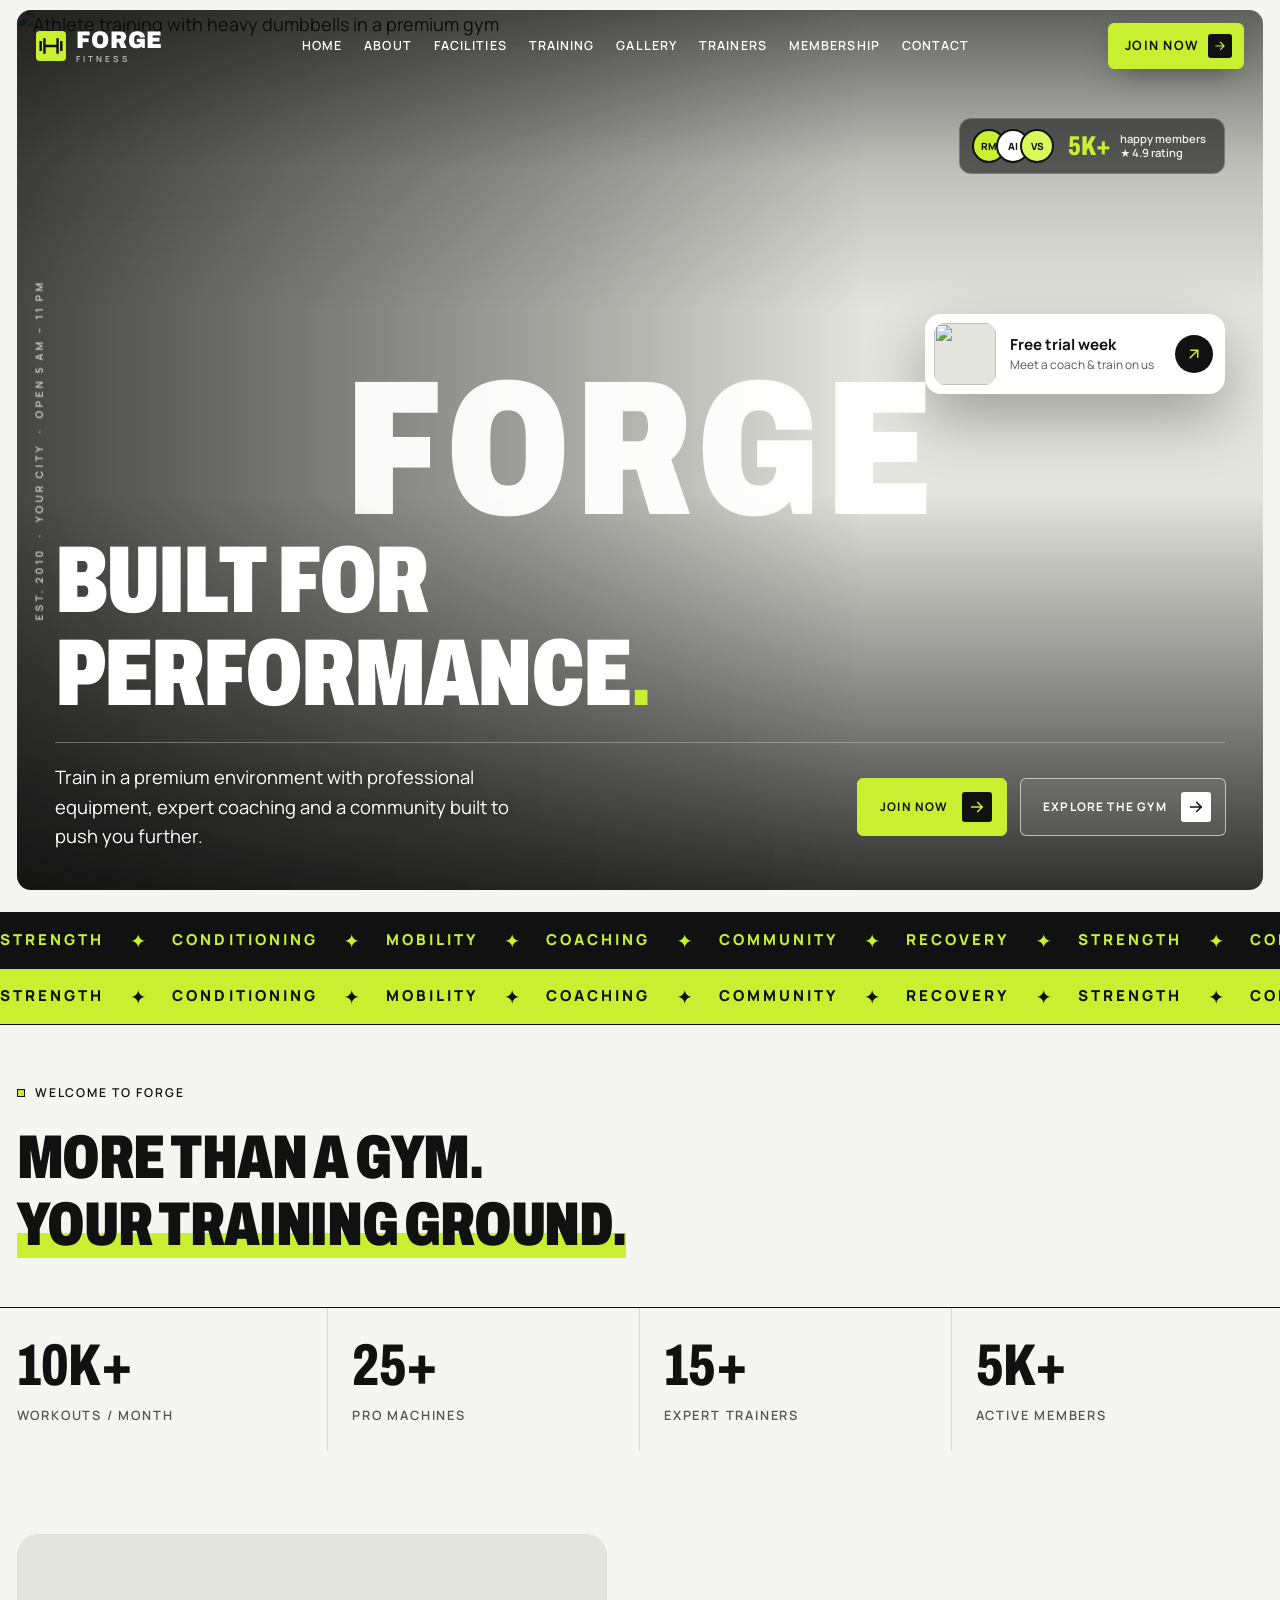
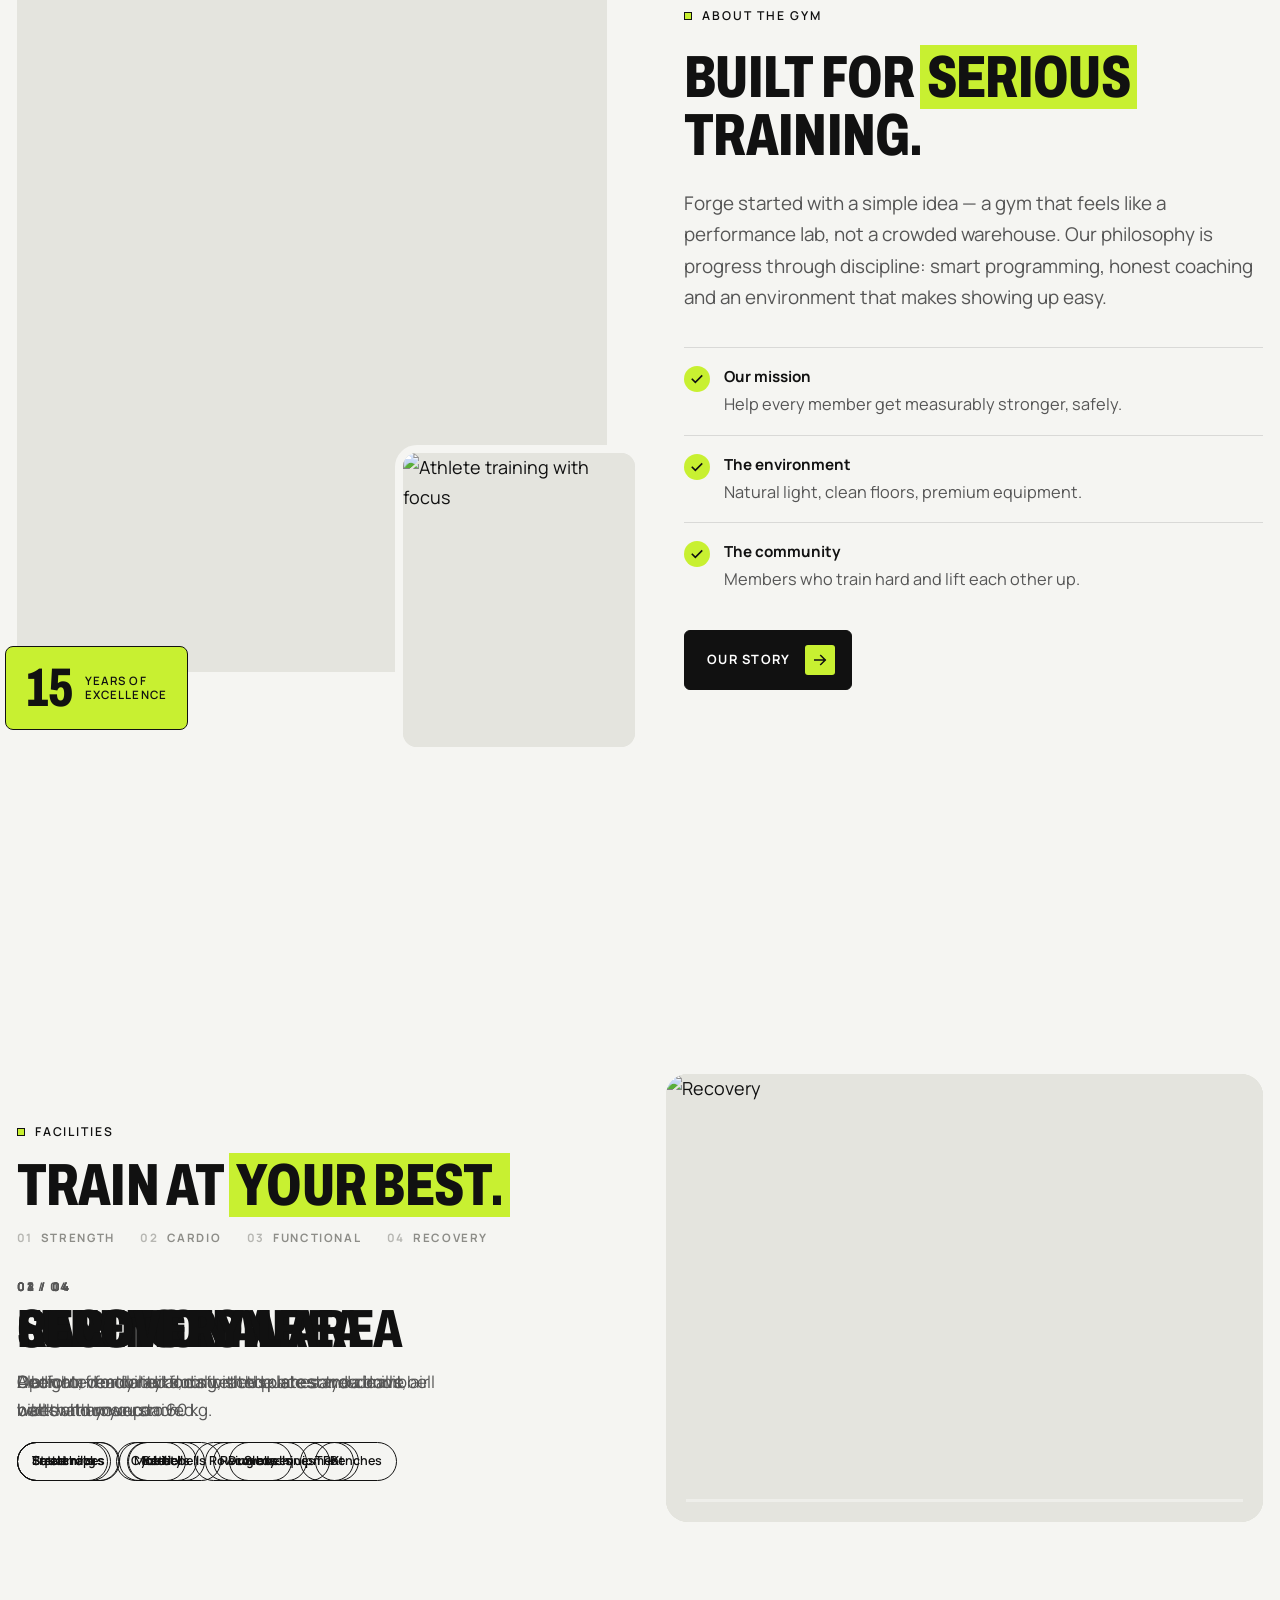
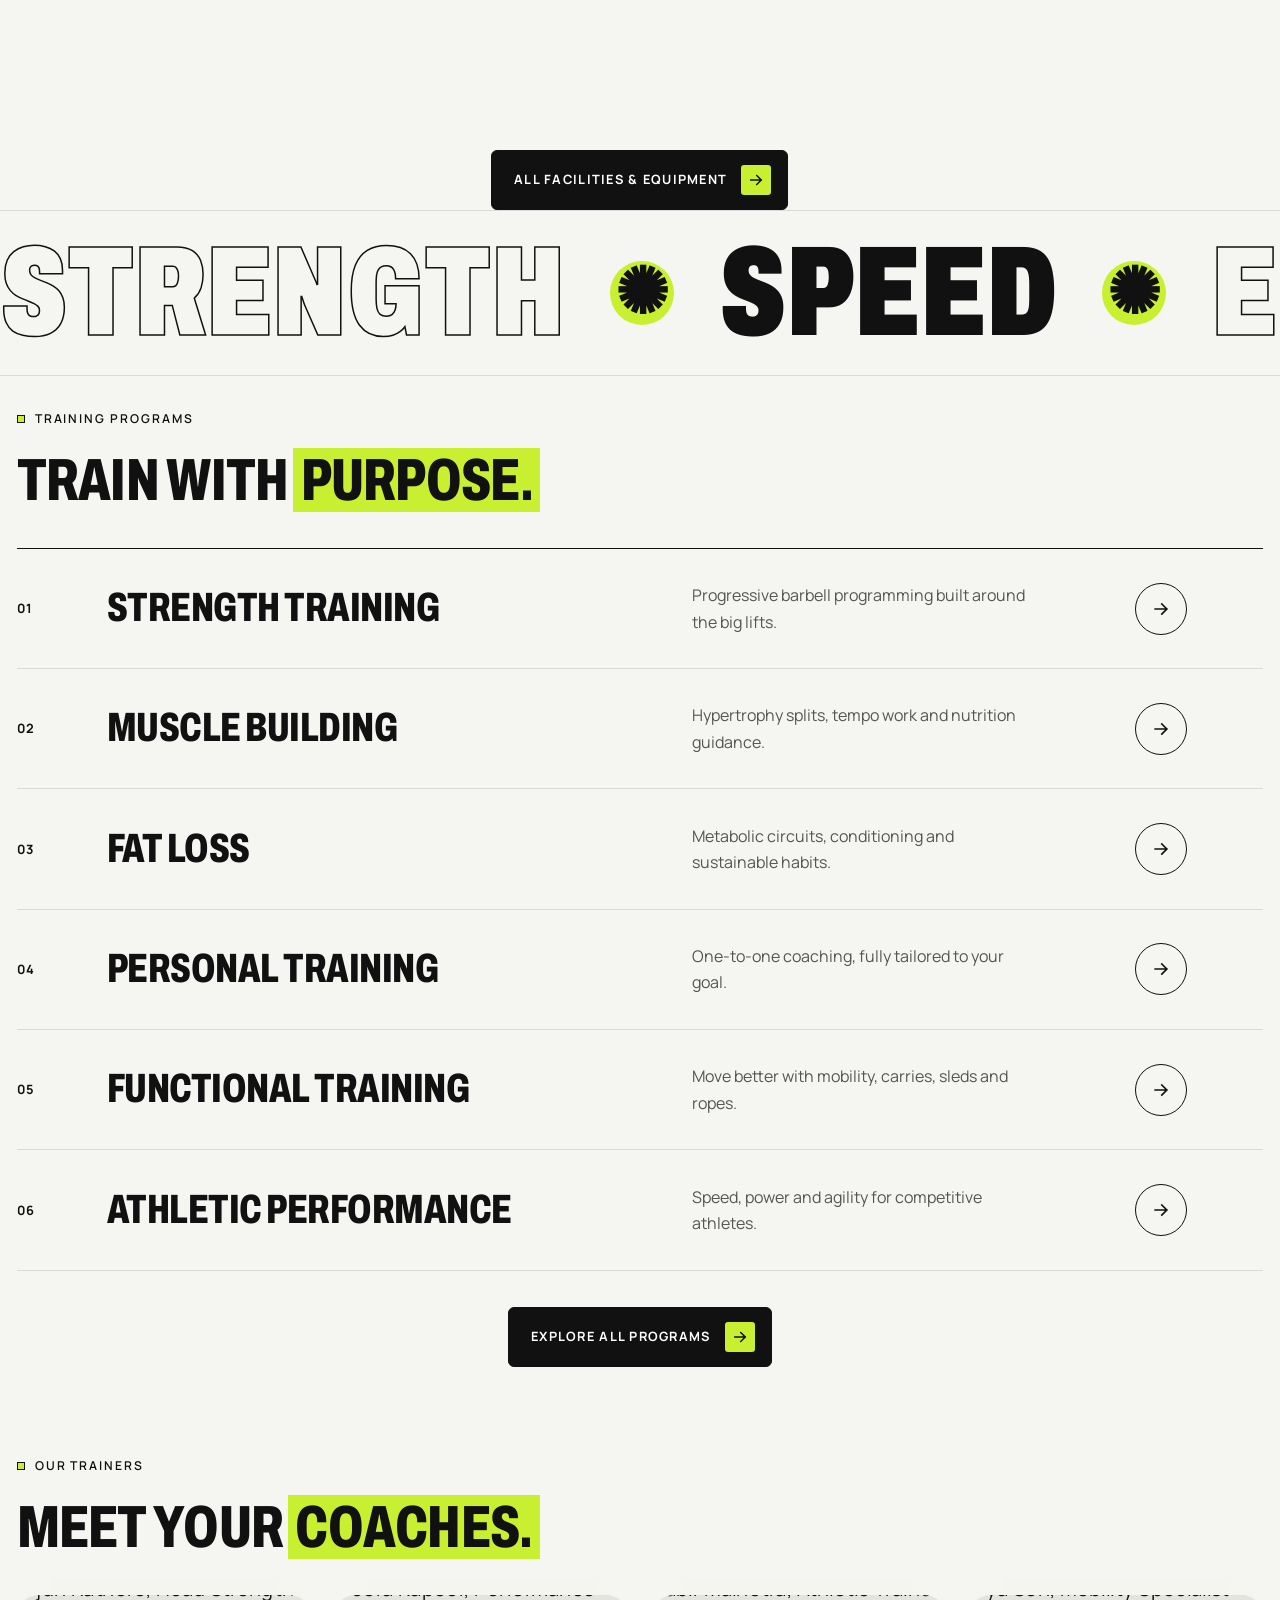
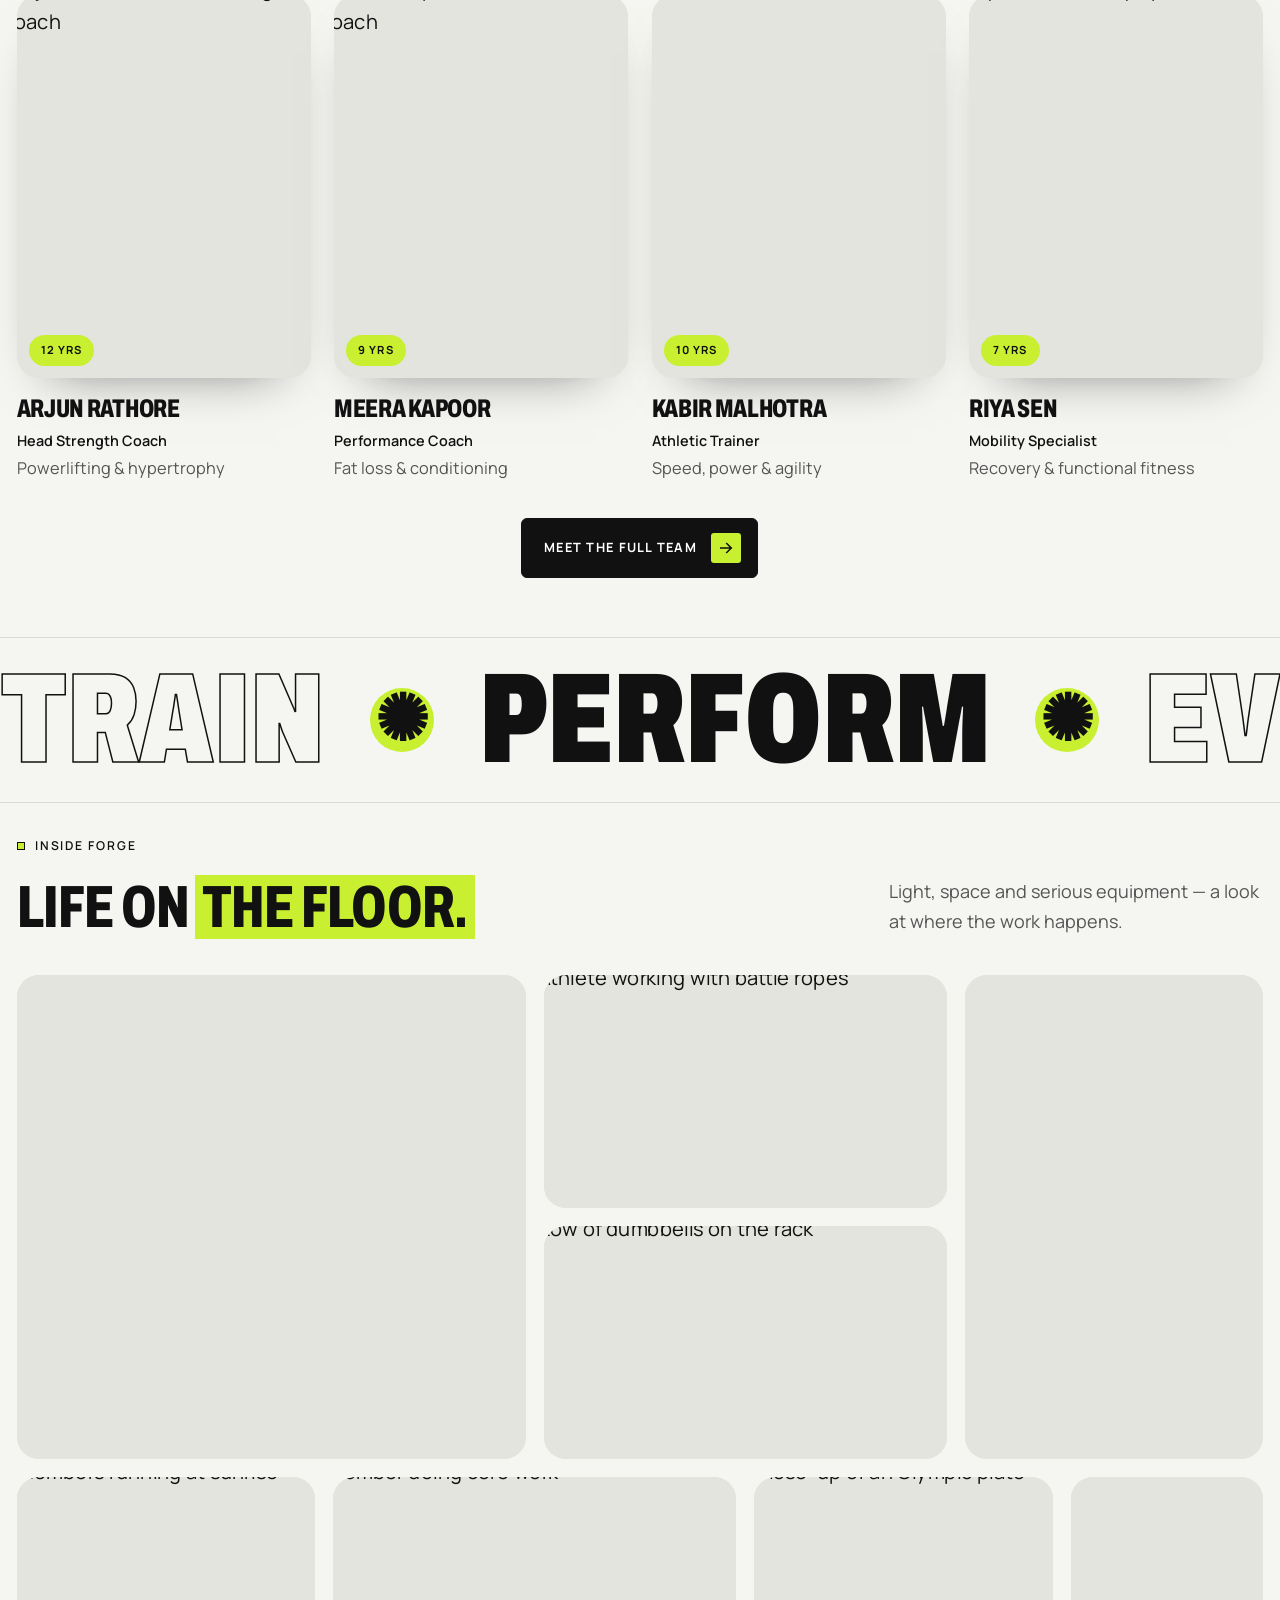
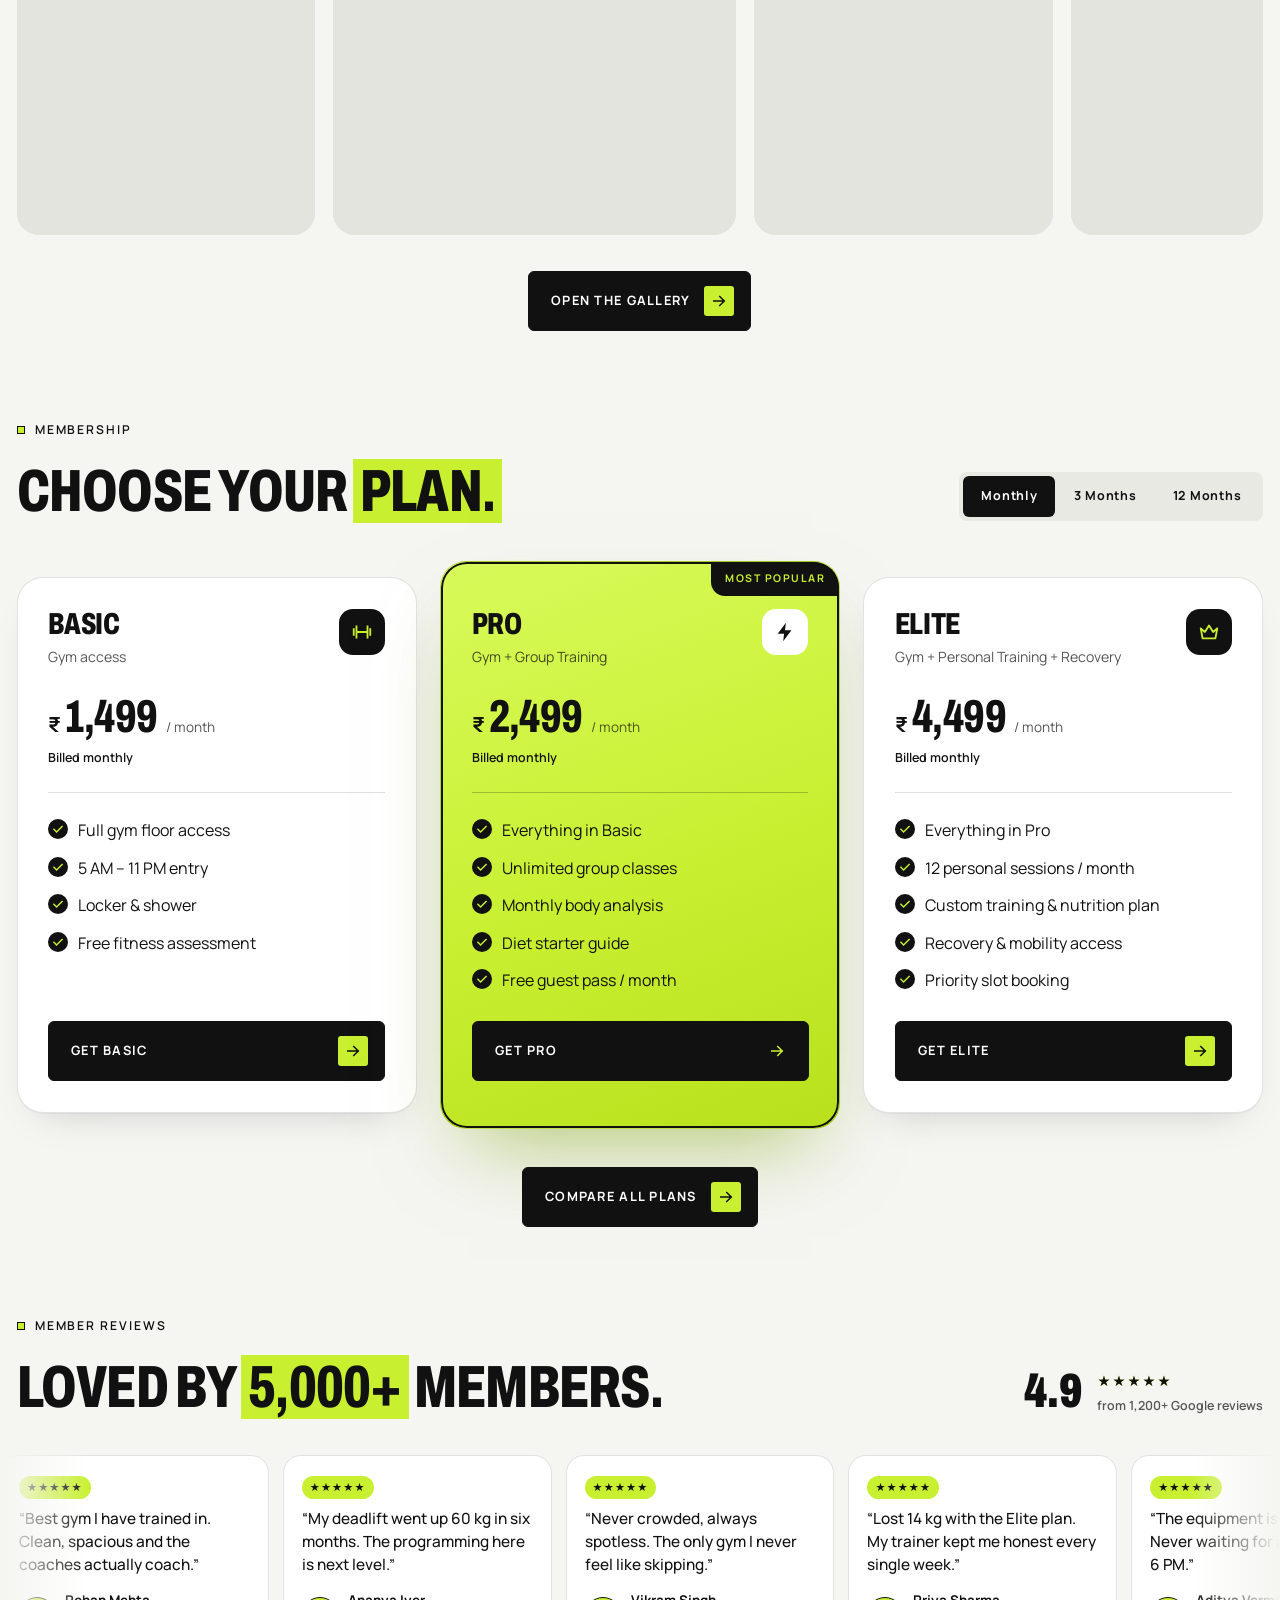
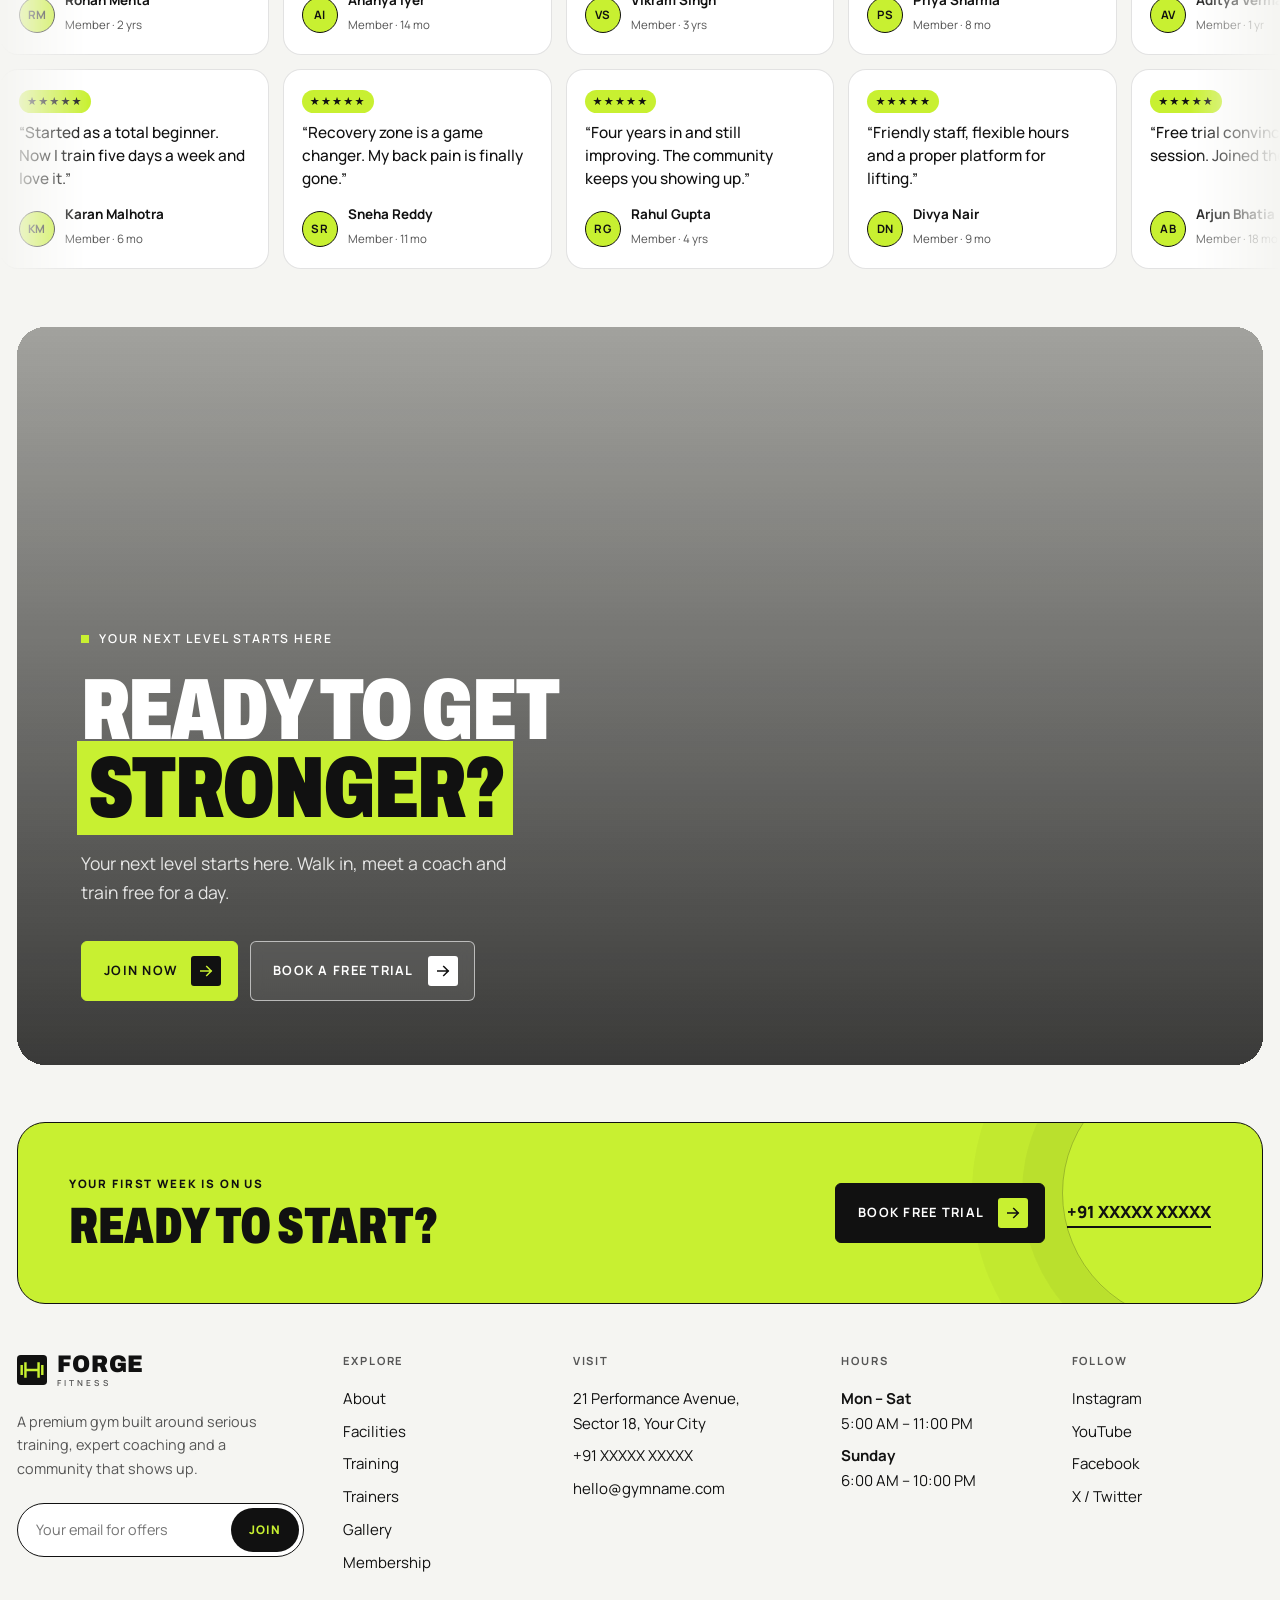
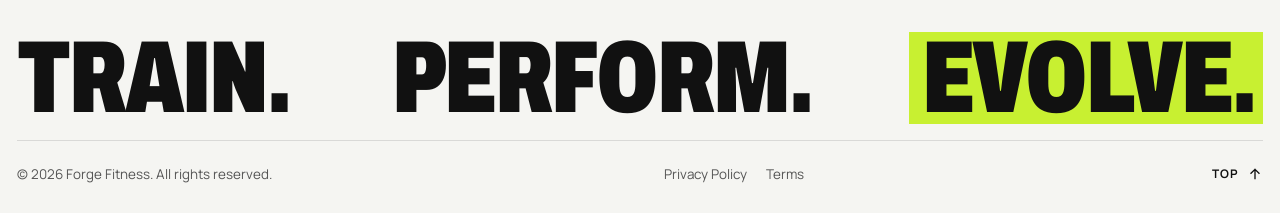
==== commit 8801eb8a: "Navbar: solid compact bar, aria-current, mobile alignment; 404 page Co-Authored-By: Claude Sonnet 5." ====
--- a/index.html
+++ b/index.html
@@ -16,7 +16,7 @@
 <link rel="preload" as="image" media="(max-width: 767px)" imagesrcset="https://images.unsplash.com/photo-1526506118085-60ce8714f8c5?auto=format&fit=crop&w=480&q=72&h=672&crop=focalpoint&fp-x=0.5&fp-y=0.4 480w, https://images.unsplash.com/photo-1526506118085-60ce8714f8c5?auto=format&fit=crop&w=720&q=72&h=1008&crop=focalpoint&fp-x=0.5&fp-y=0.4 720w, https://images.unsplash.com/photo-1526506118085-60ce8714f8c5?auto=format&fit=crop&w=960&q=72&h=1344&crop=focalpoint&fp-x=0.5&fp-y=0.4 960w, https://images.unsplash.com/photo-1526506118085-60ce8714f8c5?auto=format&fit=crop&w=1200&q=72&h=1680&crop=focalpoint&fp-x=0.5&fp-y=0.4 1200w" imagesizes="100vw" fetchpriority="high">
 <link rel="preload" as="image" media="(min-width: 768px)" imagesrcset="https://images.unsplash.com/photo-1581009146145-b5ef050c2e1e?auto=format&fit=crop&w=1200&q=72&h=675&crop=focalpoint&fp-x=0.5&fp-y=0.3 1200w, https://images.unsplash.com/photo-1581009146145-b5ef050c2e1e?auto=format&fit=crop&w=1800&q=72&h=1012&crop=focalpoint&fp-x=0.5&fp-y=0.3 1800w, https://images.unsplash.com/photo-1581009146145-b5ef050c2e1e?auto=format&fit=crop&w=2400&q=72&h=1350&crop=focalpoint&fp-x=0.5&fp-y=0.3 2400w" imagesizes="100vw" fetchpriority="high">
 <link href="https://fonts.googleapis.com/css2?family=Archivo:wdth,wght@62..125,100..900&family=Manrope:wght@400..800&display=swap" rel="stylesheet">
-<link rel="stylesheet" href="css/style.css?v=28"><link rel="stylesheet" href="css/animations.css?v=28"><link rel="stylesheet" href="css/responsive.css?v=28">
+<link rel="stylesheet" href="css/style.css?v=29"><link rel="stylesheet" href="css/animations.css?v=29"><link rel="stylesheet" href="css/responsive.css?v=29">
 <script>try{history.scrollRestoration='manual'}catch(e){}document.documentElement.classList.add('js');setTimeout(function(){if(!window.gsap){document.documentElement.classList.remove('js')}},5000);</script>
 <script type="application/ld+json">{"@context": "https://schema.org", "@type": "HealthClub", "name": "Forge Fitness", "description": "Premium gym with expert coaching, professional equipment and a strong fitness community.", "url": "https://www.example.com/", "telephone": "+91-XXXXXXXXXX", "email": "hello@gymname.com", "priceRange": "₹₹", "address": {"@type": "PostalAddress", "streetAddress": "21 Performance Avenue, Sector 18", "addressLocality": "Your City", "postalCode": "110001", "addressCountry": "IN"}, "openingHoursSpecification": [{"@type": "OpeningHoursSpecification", "dayOfWeek": ["Monday", "Tuesday", "Wednesday", "Thursday", "Friday", "Saturday"], "opens": "05:00", "closes": "23:00"}, {"@type": "OpeningHoursSpecification", "dayOfWeek": "Sunday", "opens": "06:00", "closes": "22:00"}], "image": "https://images.unsplash.com/photo-1540497077202-7c8a3999166f?auto=format&fit=crop&w=1200&q=72"}</script>
 </head>
@@ -237,6 +237,6 @@
 <script src="https://cdnjs.cloudflare.com/ajax/libs/gsap/3.12.5/gsap.min.js" defer></script>
 <script src="https://cdnjs.cloudflare.com/ajax/libs/gsap/3.12.5/ScrollTrigger.min.js" defer></script>
 <script src="https://cdn.jsdelivr.net/npm/lenis@1.1.13/dist/lenis.min.js" defer></script>
-<script src="js/components.js?v=28" defer></script><script src="js/scroll.js?v=28" defer></script><script src="js/animations.js?v=28" defer></script>
-<script src="js/interactions.js?v=28" defer></script><script src="js/main.js?v=28" defer></script>
+<script src="js/components.js?v=29" defer></script><script src="js/scroll.js?v=29" defer></script><script src="js/animations.js?v=29" defer></script>
+<script src="js/interactions.js?v=29" defer></script><script src="js/main.js?v=29" defer></script>
 </body></html>
--- a/css/style.css
+++ b/css/style.css
@@ -1197,3 +1197,15 @@
 .phero__img { width: 100%; aspect-ratio: auto !important; max-height: none !important; height: clamp(240px, 30vw, 460px); }
 .phero .wrap + .wrap { margin-top: 0; }
 @media (max-width: 767px) { .phero__img { height: clamp(200px, 56vw, 300px); } }
+
+/* =================== v14: cleaner, solid navbar =================== */
+.nav.is-stuck .nav__bar { height: 60px; background: rgba(250,250,247,.97); -webkit-backdrop-filter: saturate(1.4) blur(18px); backdrop-filter: saturate(1.4) blur(18px); border: 1px solid rgba(17,17,17,.1); box-shadow: 0 14px 34px -16px rgba(17,17,17,.35); border-radius: 16px; }
+.nav.is-stuck .logo__text { font-size: 1.35rem; }
+.nav.is-stuck .logo__mark { width: 28px; height: 28px; }
+.nav__link.is-active { font-weight: 800; }
+.nav__link.is-active::after { height: 3px; background: var(--acc); box-shadow: 0 1.5px 0 var(--ink); }
+.nav--over .nav__link.is-active::after { box-shadow: none; }
+@media (max-width: 1024px) {
+  .nav.is-stuck .nav__bar { width: calc(100% - 16px); margin: 6px 8px 0; padding-inline: 12px; height: 56px; }
+  .nav--over .nav__bar { width: 100%; }
+}
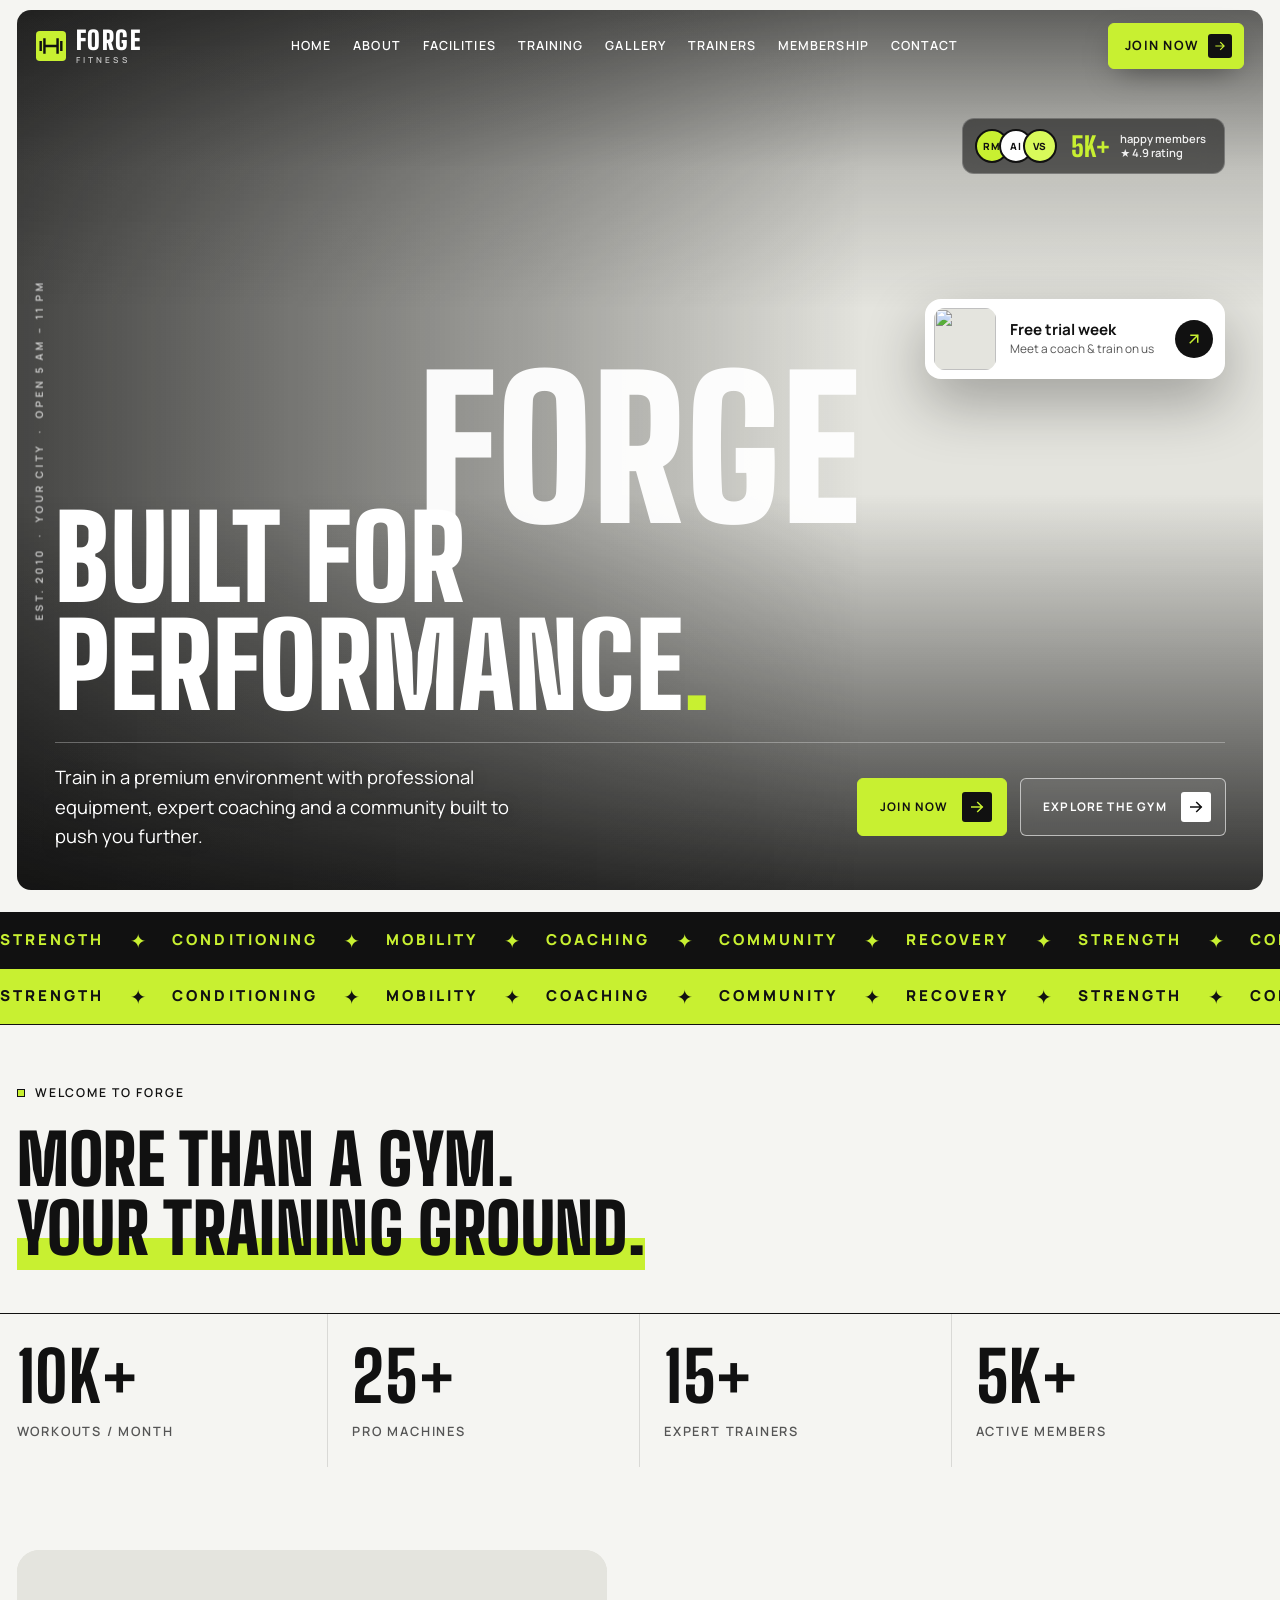
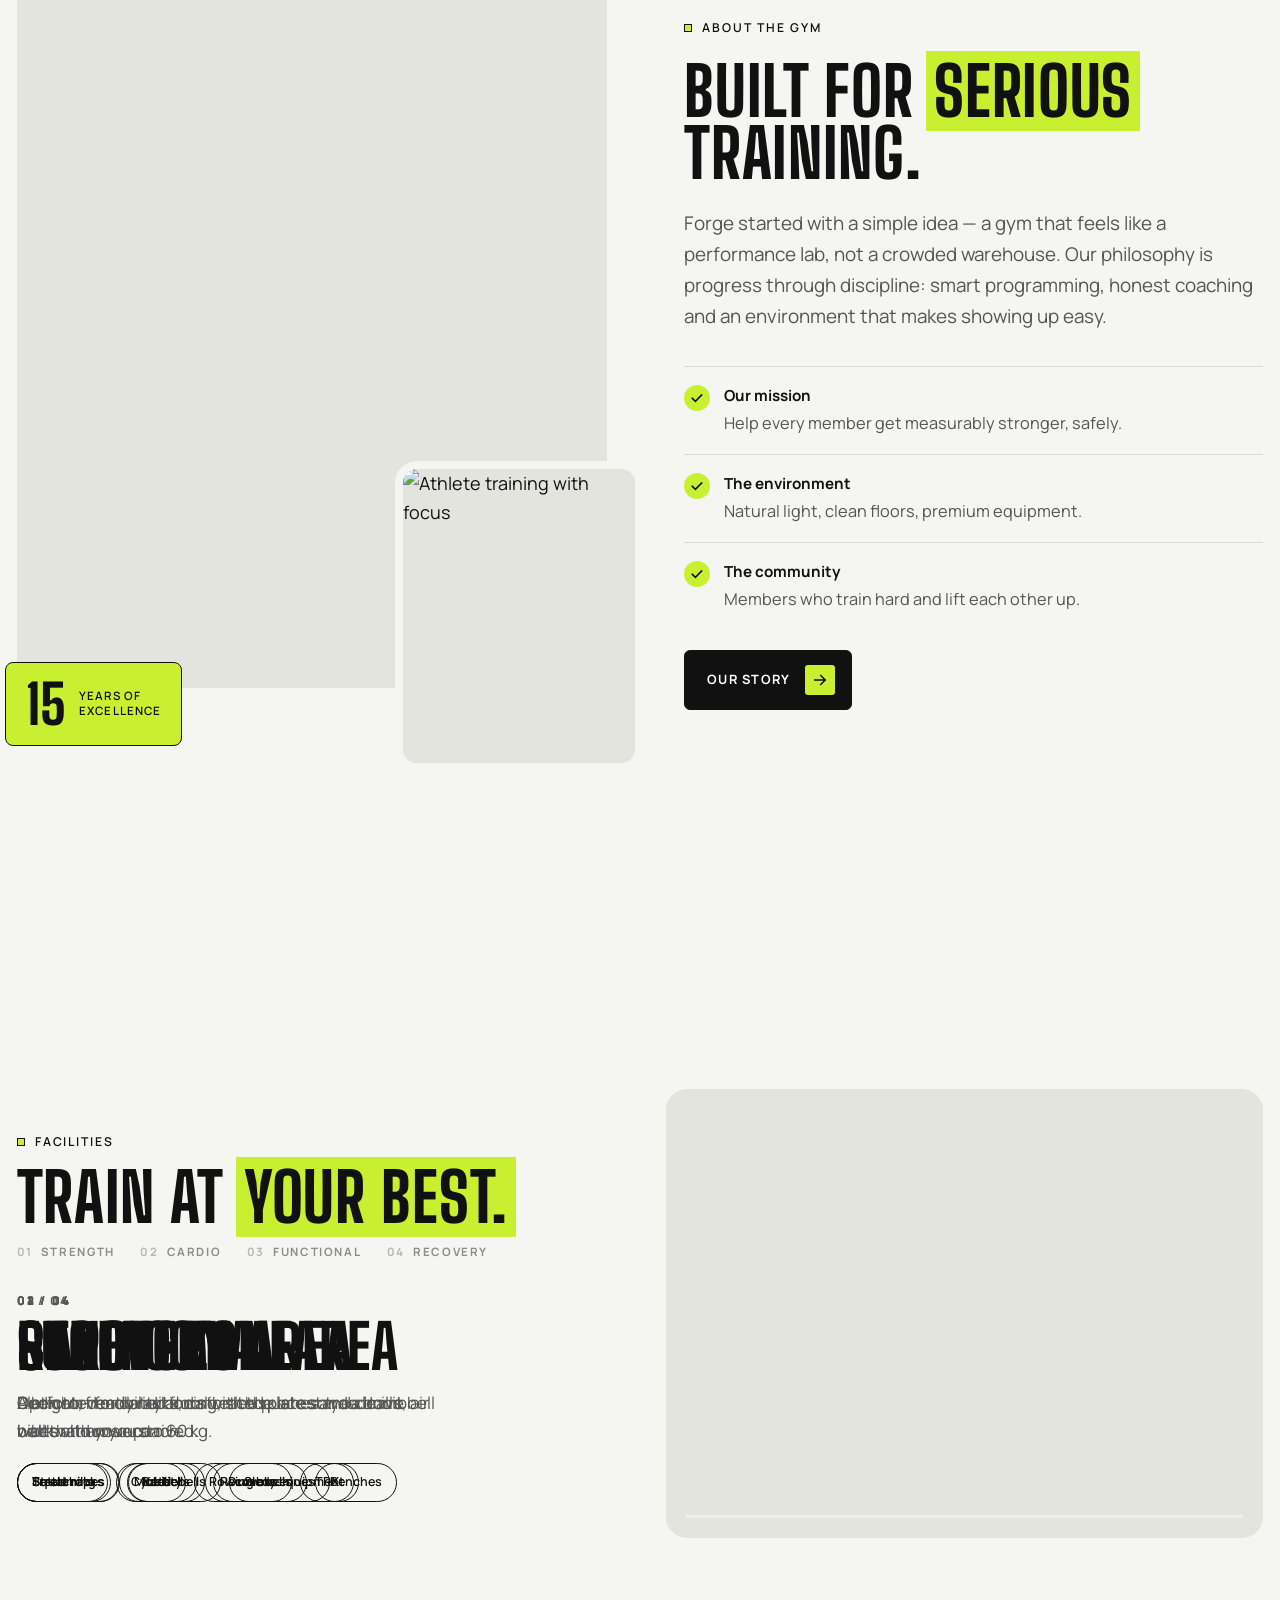
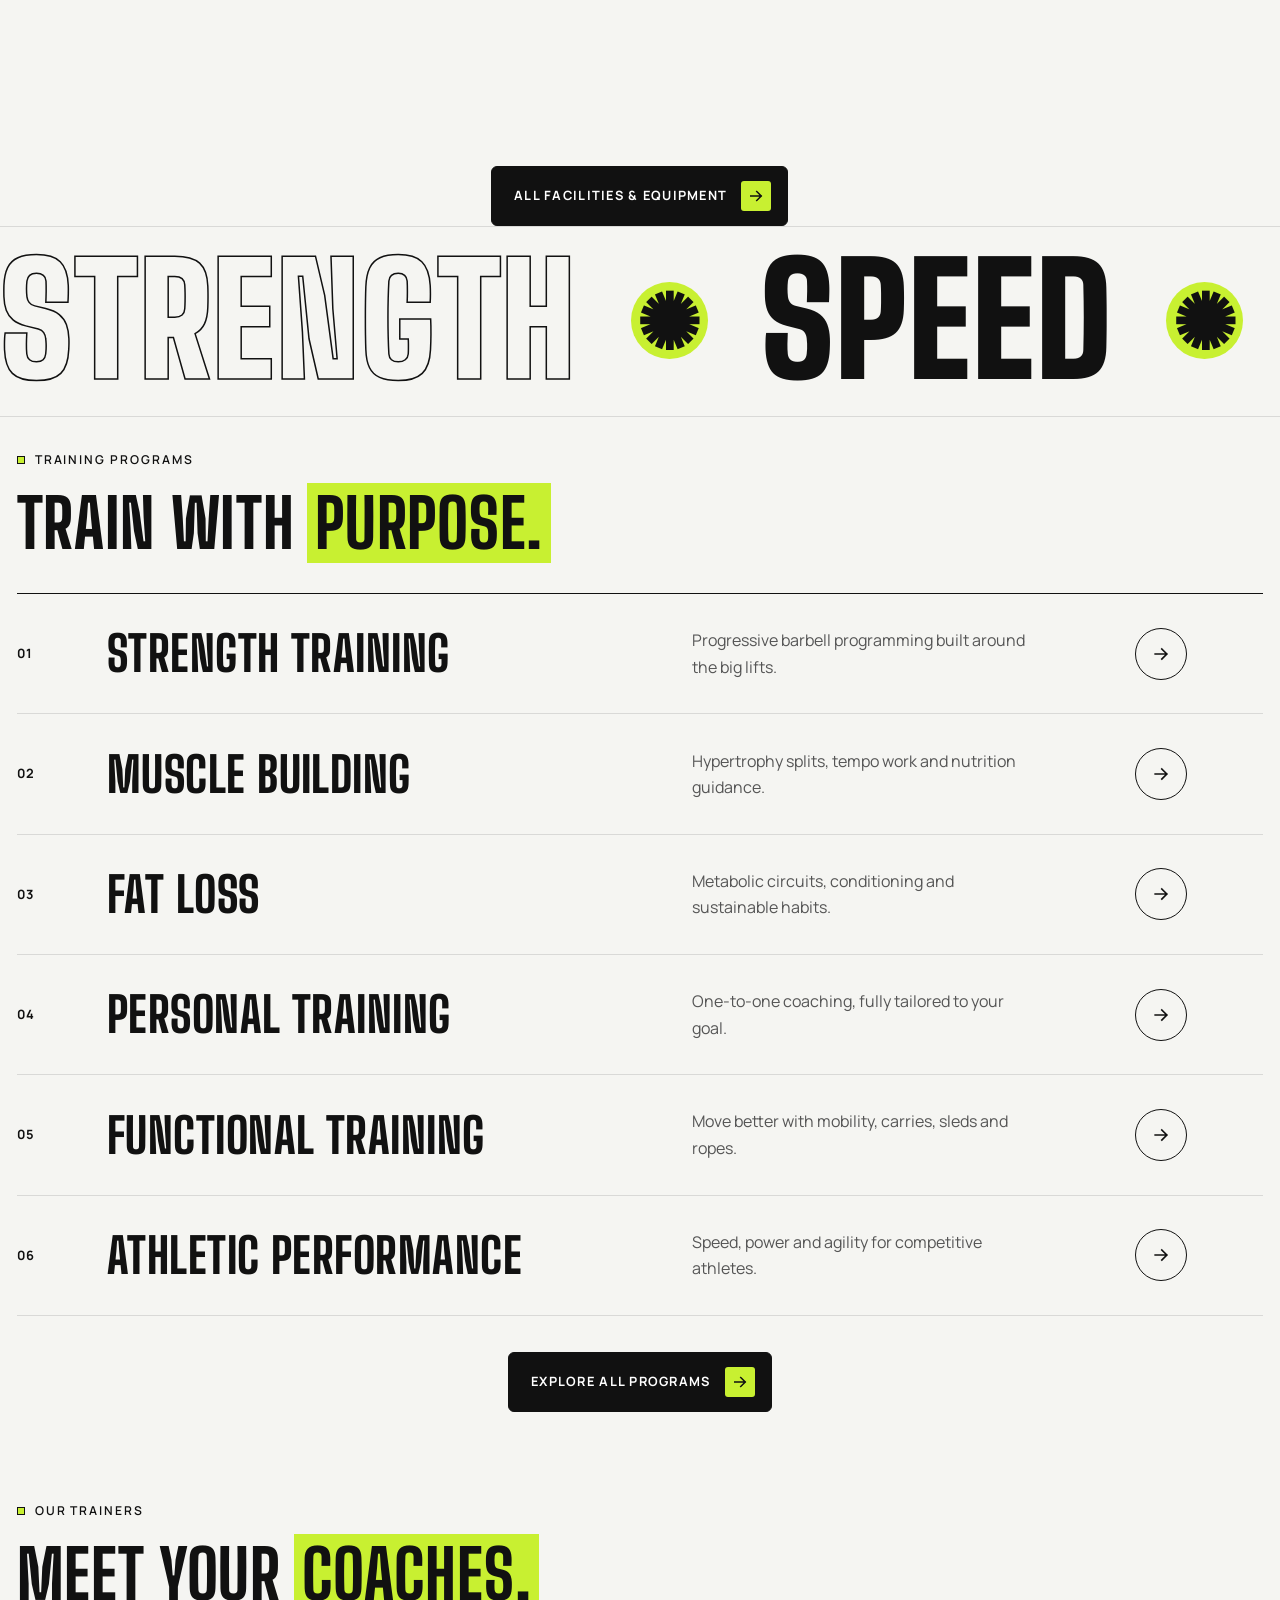
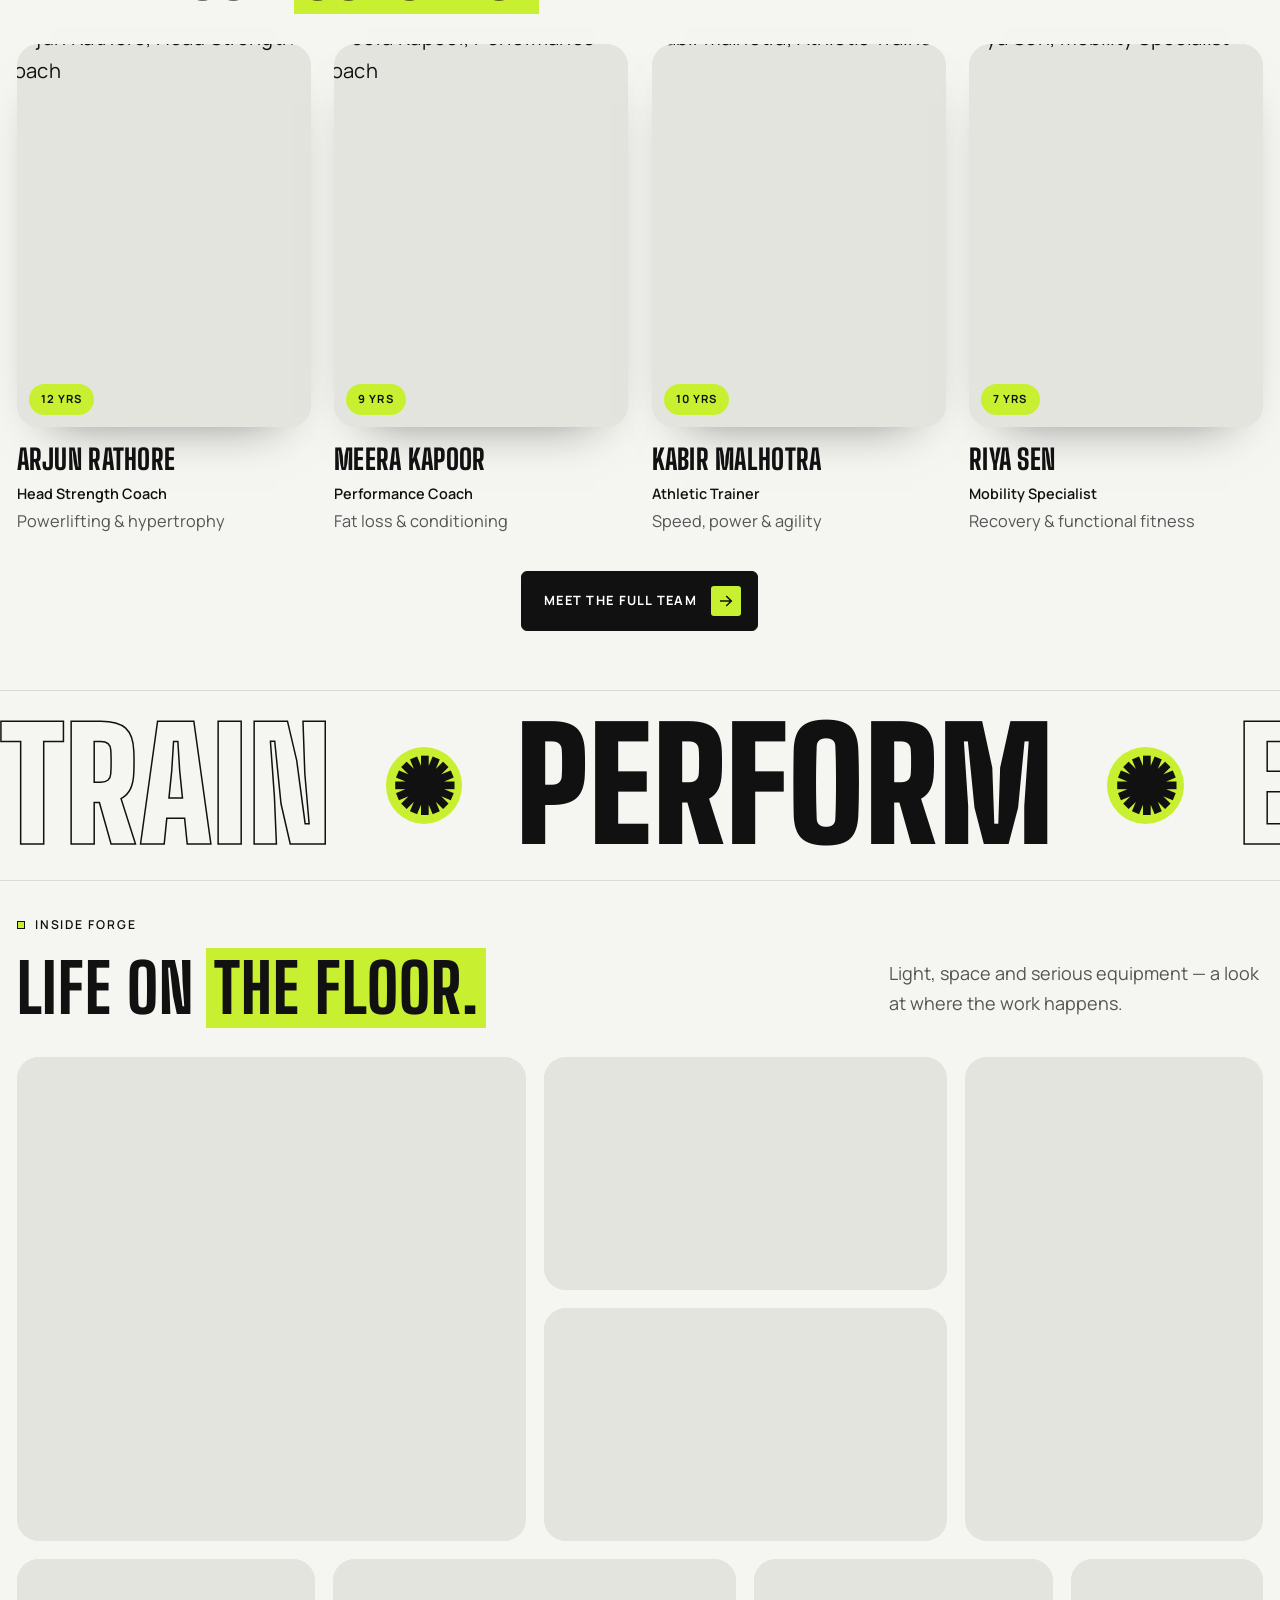
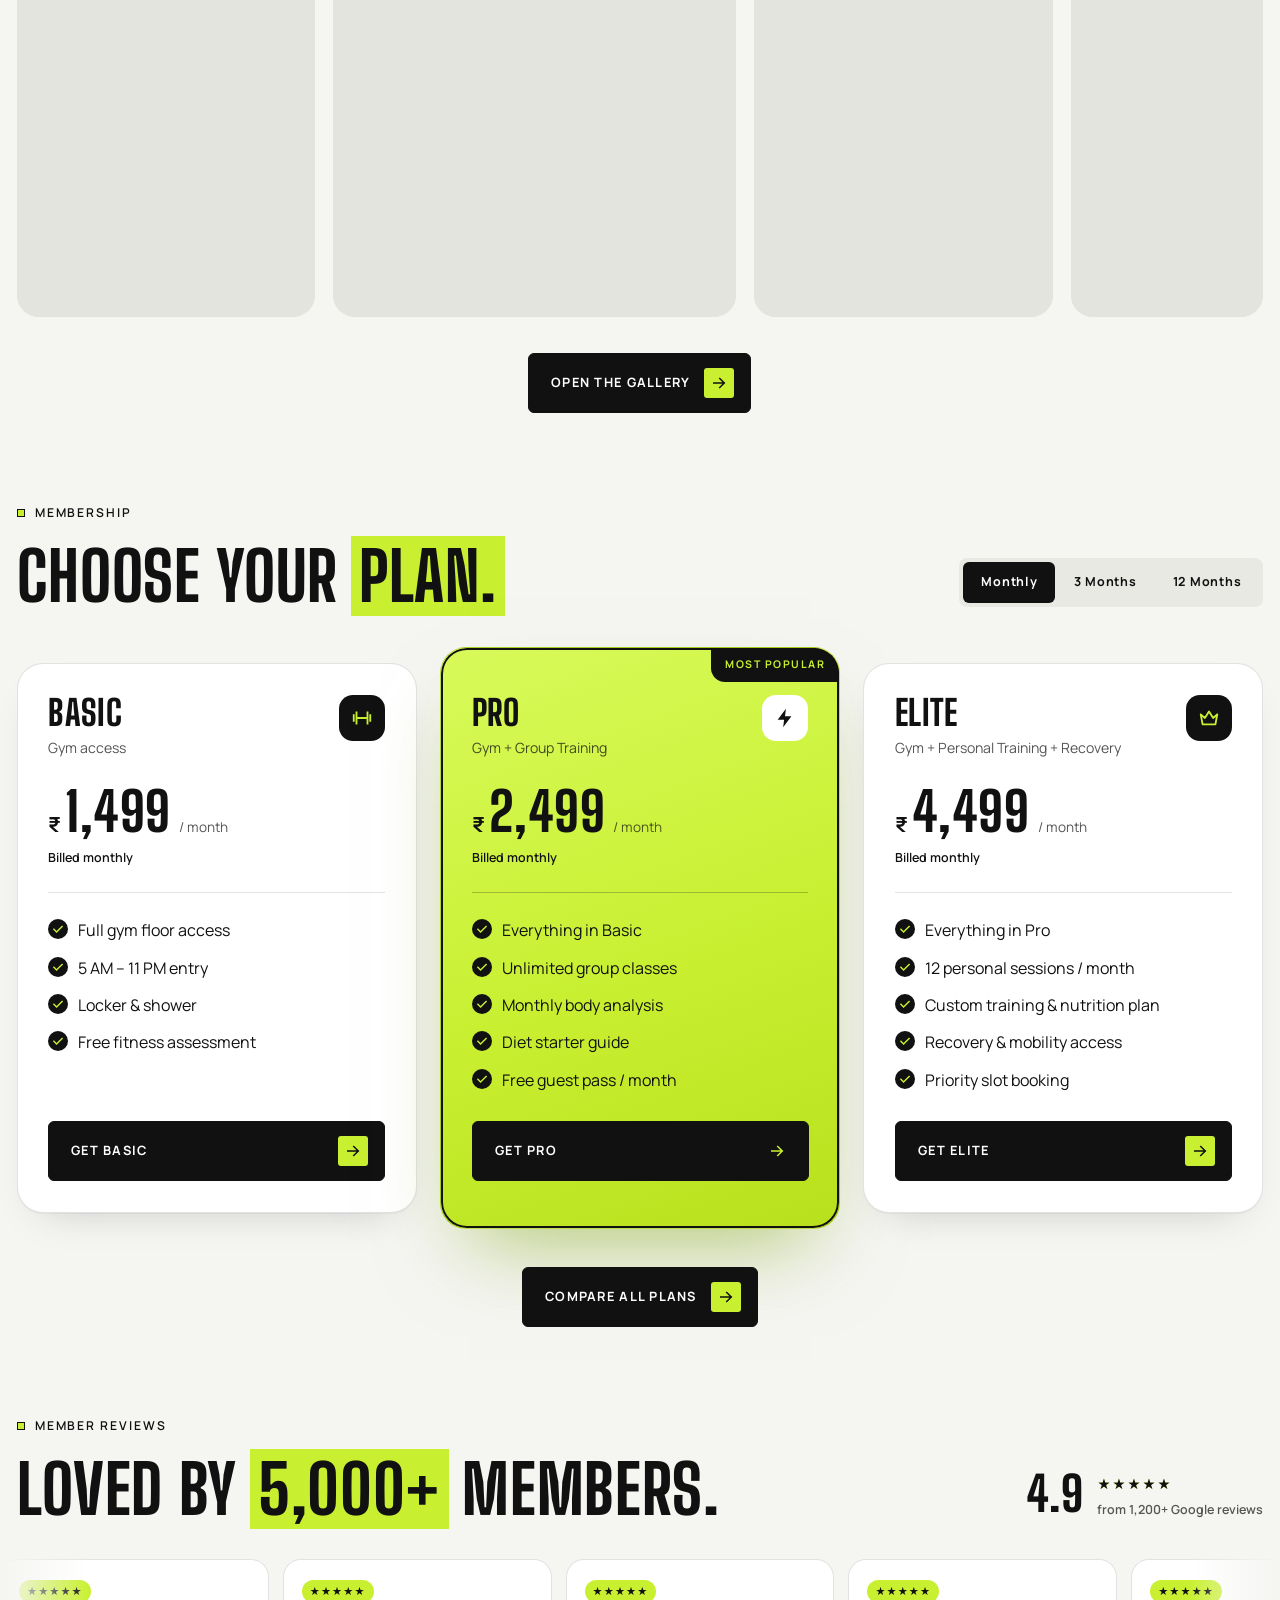
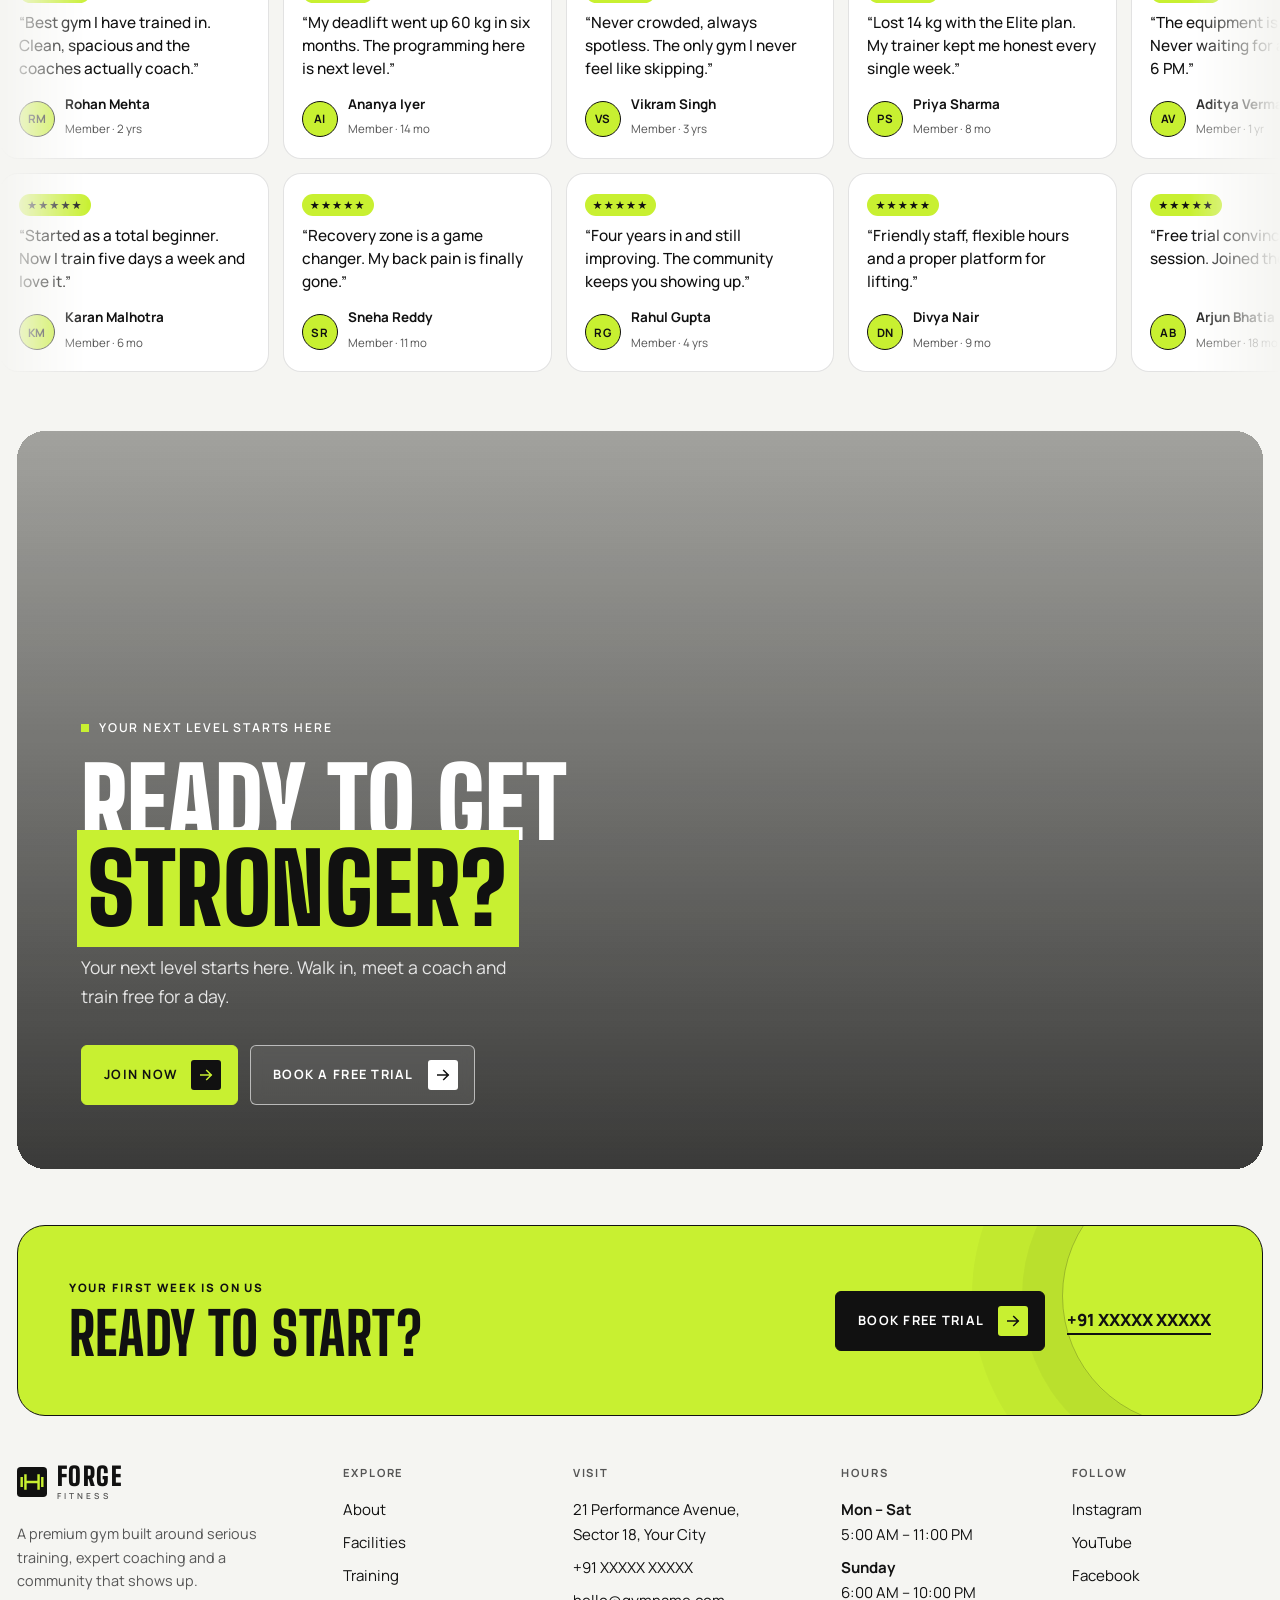
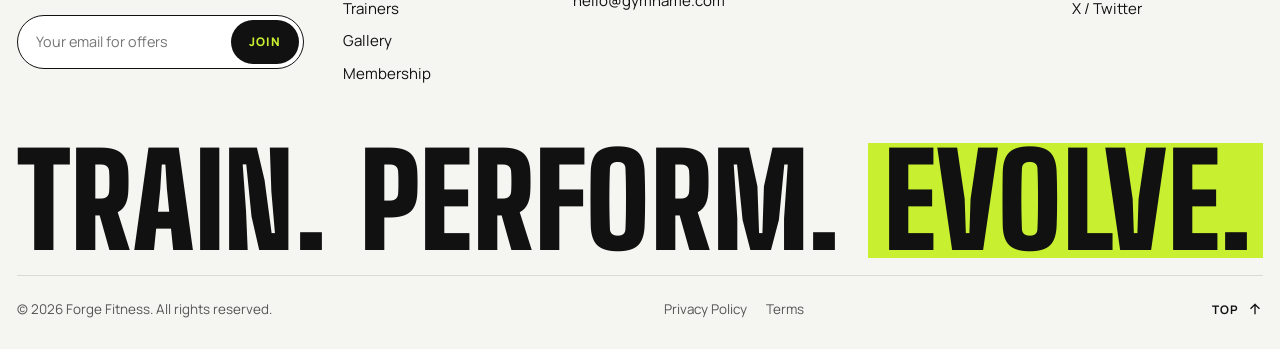
==== commit f354c341: "Sports display font (Big Shoulders Display), remove page transition, compact form selectors, FAB fix" ====
--- a/index.html
+++ b/index.html
@@ -15,8 +15,8 @@
 <link rel="preconnect" href="https://images.unsplash.com" crossorigin>
 <link rel="preload" as="image" media="(max-width: 767px)" imagesrcset="https://images.unsplash.com/photo-1526506118085-60ce8714f8c5?auto=format&fit=crop&w=480&q=72&h=672&crop=focalpoint&fp-x=0.5&fp-y=0.4 480w, https://images.unsplash.com/photo-1526506118085-60ce8714f8c5?auto=format&fit=crop&w=720&q=72&h=1008&crop=focalpoint&fp-x=0.5&fp-y=0.4 720w, https://images.unsplash.com/photo-1526506118085-60ce8714f8c5?auto=format&fit=crop&w=960&q=72&h=1344&crop=focalpoint&fp-x=0.5&fp-y=0.4 960w, https://images.unsplash.com/photo-1526506118085-60ce8714f8c5?auto=format&fit=crop&w=1200&q=72&h=1680&crop=focalpoint&fp-x=0.5&fp-y=0.4 1200w" imagesizes="100vw" fetchpriority="high">
 <link rel="preload" as="image" media="(min-width: 768px)" imagesrcset="https://images.unsplash.com/photo-1581009146145-b5ef050c2e1e?auto=format&fit=crop&w=1200&q=72&h=675&crop=focalpoint&fp-x=0.5&fp-y=0.3 1200w, https://images.unsplash.com/photo-1581009146145-b5ef050c2e1e?auto=format&fit=crop&w=1800&q=72&h=1012&crop=focalpoint&fp-x=0.5&fp-y=0.3 1800w, https://images.unsplash.com/photo-1581009146145-b5ef050c2e1e?auto=format&fit=crop&w=2400&q=72&h=1350&crop=focalpoint&fp-x=0.5&fp-y=0.3 2400w" imagesizes="100vw" fetchpriority="high">
-<link href="https://fonts.googleapis.com/css2?family=Archivo:wdth,wght@62..125,100..900&family=Manrope:wght@400..800&display=swap" rel="stylesheet">
-<link rel="stylesheet" href="css/style.css?v=29"><link rel="stylesheet" href="css/animations.css?v=29"><link rel="stylesheet" href="css/responsive.css?v=29">
+<link href="https://fonts.googleapis.com/css2?family=Big+Shoulders+Display:wght@600;700;800;900&family=Manrope:wght@400..800&display=swap" rel="stylesheet">
+<link rel="stylesheet" href="css/style.css?v=31"><link rel="stylesheet" href="css/animations.css?v=31"><link rel="stylesheet" href="css/responsive.css?v=31">
 <script>try{history.scrollRestoration='manual'}catch(e){}document.documentElement.classList.add('js');setTimeout(function(){if(!window.gsap){document.documentElement.classList.remove('js')}},5000);</script>
 <script type="application/ld+json">{"@context": "https://schema.org", "@type": "HealthClub", "name": "Forge Fitness", "description": "Premium gym with expert coaching, professional equipment and a strong fitness community.", "url": "https://www.example.com/", "telephone": "+91-XXXXXXXXXX", "email": "hello@gymname.com", "priceRange": "₹₹", "address": {"@type": "PostalAddress", "streetAddress": "21 Performance Avenue, Sector 18", "addressLocality": "Your City", "postalCode": "110001", "addressCountry": "IN"}, "openingHoursSpecification": [{"@type": "OpeningHoursSpecification", "dayOfWeek": ["Monday", "Tuesday", "Wednesday", "Thursday", "Friday", "Saturday"], "opens": "05:00", "closes": "23:00"}, {"@type": "OpeningHoursSpecification", "dayOfWeek": "Sunday", "opens": "06:00", "closes": "22:00"}], "image": "https://images.unsplash.com/photo-1540497077202-7c8a3999166f?auto=format&fit=crop&w=1200&q=72"}</script>
 </head>
@@ -233,10 +233,9 @@
 <div class="cursor" id="cursor" aria-hidden="true"><span></span></div>
 <div class="progress" aria-hidden="true"><i id="progress"></i></div>
 <a class="fab" href="contact.html" aria-label="Book a free trial"><span>Free trial</span><i>✦</i></a>
-<div class="curtain" aria-hidden="true"><span>FORGE</span></div>
 <script src="https://cdnjs.cloudflare.com/ajax/libs/gsap/3.12.5/gsap.min.js" defer></script>
 <script src="https://cdnjs.cloudflare.com/ajax/libs/gsap/3.12.5/ScrollTrigger.min.js" defer></script>
 <script src="https://cdn.jsdelivr.net/npm/lenis@1.1.13/dist/lenis.min.js" defer></script>
-<script src="js/components.js?v=29" defer></script><script src="js/scroll.js?v=29" defer></script><script src="js/animations.js?v=29" defer></script>
-<script src="js/interactions.js?v=29" defer></script><script src="js/main.js?v=29" defer></script>
+<script src="js/components.js?v=31" defer></script><script src="js/scroll.js?v=31" defer></script><script src="js/animations.js?v=31" defer></script>
+<script src="js/interactions.js?v=31" defer></script><script src="js/main.js?v=31" defer></script>
 </body></html>
--- a/css/style.css
+++ b/css/style.css
@@ -11,7 +11,7 @@
   --acc-deep: #A9D112;
   --line: rgba(17, 17, 17, .12);
   --ph: #E4E4DE;           /* image placeholder */
-  --f-display: 'Archivo', 'Anton', Impact, sans-serif;
+  --f-display: 'Big Shoulders Display', 'Oswald', Impact, sans-serif;
   --f-ui: 'Manrope', 'Inter', system-ui, -apple-system, 'Segoe UI', sans-serif;
   --gut: clamp(16px, 3.2vw, 44px);
   --max: 1440px;
@@ -639,7 +639,7 @@
 /* page curtain (transition between pages) */
 .curtain { position: fixed; inset: 0; z-index: 500; background: var(--acc); display: none; place-items: center; pointer-events: none; }
 .curtain span { font-family: var(--f-display); font-variation-settings: "wdth" 80; font-weight: 900; font-size: clamp(3rem, 10vw, 7rem); letter-spacing: .05em; }
-.js .curtain { display: grid; }
+
 .contact { padding-top: clamp(56px, 8vw, 110px); }
 
 /* =====================================================================
@@ -1209,3 +1209,63 @@
   .nav.is-stuck .nav__bar { width: calc(100% - 16px); margin: 6px 8px 0; padding-inline: 12px; height: 56px; }
   .nav--over .nav__bar { width: 100%; }
 }
+
+/* =================== v15: sports display font (Big Shoulders Display) =================== */
+.h2,.h3,.hero__title,.cta__title,.intro__text,.footer__big,.stat__n,blockquote,.logo__text,.plan__name,.plan__price .amt,.eq__meta h3,.tr__body h3,.prog__t,.why__item h3,.ba__meta h3,.about__badge strong,.hero__chip strong,.drawer li a,.hs__end p,.form__head h3,.success h3,.eq__no,.fac__item .h3,.phero__title,.fcta__t,.val h3,.step h3,.tl__year,.tl__item h3,.band__track,.hero__brand span,.mapsec__card h3,.rating b,.step__no,.curtain span {
+  font-variation-settings: normal; font-family: var(--f-display); font-weight: 800; letter-spacing: .01em; text-transform: uppercase;
+}
+.hero__title, .cta__title, .footer__big, .intro__text, .phero__title, .hero__brand span, .band__track { font-weight: 900; letter-spacing: .005em; }
+.logo__text { font-weight: 900; letter-spacing: .06em; font-size: 1.6rem; }
+/* narrower face → scale the display sizes up so presence stays strong */
+.h2 { font-size: clamp(2.7rem, 4.4vw + .7rem, 4.9rem); line-height: .92; }
+.phero__title { font-size: clamp(3rem, 6.2vw + .5rem, 6.4rem); line-height: .9; }
+.hero__title { font-size: clamp(3.6rem, 8.4vw + .5rem, 9.2rem); line-height: .86; }
+.intro__text { font-size: clamp(2.5rem, 4.8vw + .5rem, 4.7rem); line-height: 1; }
+.cta__title { font-size: clamp(3.2rem, 7.6vw, 6.8rem); line-height: .88; }
+.fac__item .h3 { font-size: clamp(3rem, 4.8vw, 4.6rem); }
+.prog__t { font-size: clamp(1.9rem, 3.8vw, 3.3rem); }
+.why__item h3 { font-size: clamp(1.8rem, 3vw, 2.6rem); }
+.stat__n { font-size: clamp(3.2rem, 5.4vw, 5rem); }
+.plan__name { font-size: 2.2rem; }
+.plan__price .amt { font-size: clamp(3.2rem, 4.2vw, 4rem); }
+.val h3 { font-size: clamp(1.9rem, 2.6vw, 2.4rem); }
+.step h3 { font-size: clamp(1.7rem, 2.3vw, 2.1rem); }
+.eq__meta h3 { font-size: clamp(1.5rem, 2vw, 1.9rem); }
+.tr__body h3 { font-size: clamp(1.7rem, 2.2vw, 2.1rem); }
+.form__head h3 { font-size: clamp(2.1rem, 3.4vw, 2.8rem); }
+.fcta__t { font-size: clamp(2.4rem, 4.6vw, 3.9rem); }
+.band__track { font-size: clamp(4rem, 12vw, 10.4rem); }
+.footer__big { font-size: clamp(3rem, 10vw, 10.4rem); }
+.quote blockquote, .rv blockquote { text-transform: none; }
+.rv blockquote { font-family: var(--f-ui); font-weight: 500; letter-spacing: 0; }
+.nav__link, .btn, .eyebrow { font-family: var(--f-ui); }
+@media (max-width: 767px) {
+  .h2 { font-size: clamp(2.3rem, 10vw, 3rem); }
+  .phero__title { font-size: clamp(2.6rem, 12.4vw, 3.6rem); }
+  .hero__title { font-size: clamp(3.2rem, 15.6vw, 5.2rem); }
+  .intro__text { font-size: clamp(2.3rem, 10.4vw, 3.2rem); }
+  .cta__title { font-size: clamp(3rem, 14vw, 4.4rem); }
+  .fac__item .h3 { font-size: clamp(2.6rem, 11vw, 3.4rem); }
+  .prog__t { font-size: clamp(1.7rem, 7.8vw, 2.2rem); }
+  .band__track { font-size: clamp(3rem, 16vw, 4.8rem); }
+  .footer__big { font-size: clamp(2.8rem, 13vw, 4.6rem); }
+}
+
+/* =================== v16: compact form selectors =================== */
+.form { gap: 16px; }
+.field label, .field legend { font-size: .68rem; margin-bottom: 7px; }
+.chips-in { gap: 6px; }
+.chip span { padding: 8px 13px; font-size: .82rem; font-weight: 600; letter-spacing: 0; text-transform: none; line-height: 1.2; border-width: 1.5px; }
+.chip input:checked + span { box-shadow: 0 0 0 2px var(--acc); }
+.field input[type="text"], .field input[type="email"], .field input[type="tel"], .field textarea { padding: 12px 14px; font-size: .96rem; }
+.field textarea { min-height: 76px; }
+.form__head p { font-size: .9rem; }
+.form__head h3 { margin-bottom: 2px; }
+.consent { font-size: .82rem; }
+.formcard { padding: clamp(20px, 2.6vw, 36px); }
+@media (max-width: 767px) {
+  .form { gap: 14px; }
+  .chip span { padding: 7px 11px; font-size: .78rem; }
+  .intro__text { font-size: clamp(1.9rem, 8.4vw, 2.5rem); }
+  .formcard { padding: 18px 14px; }
+}
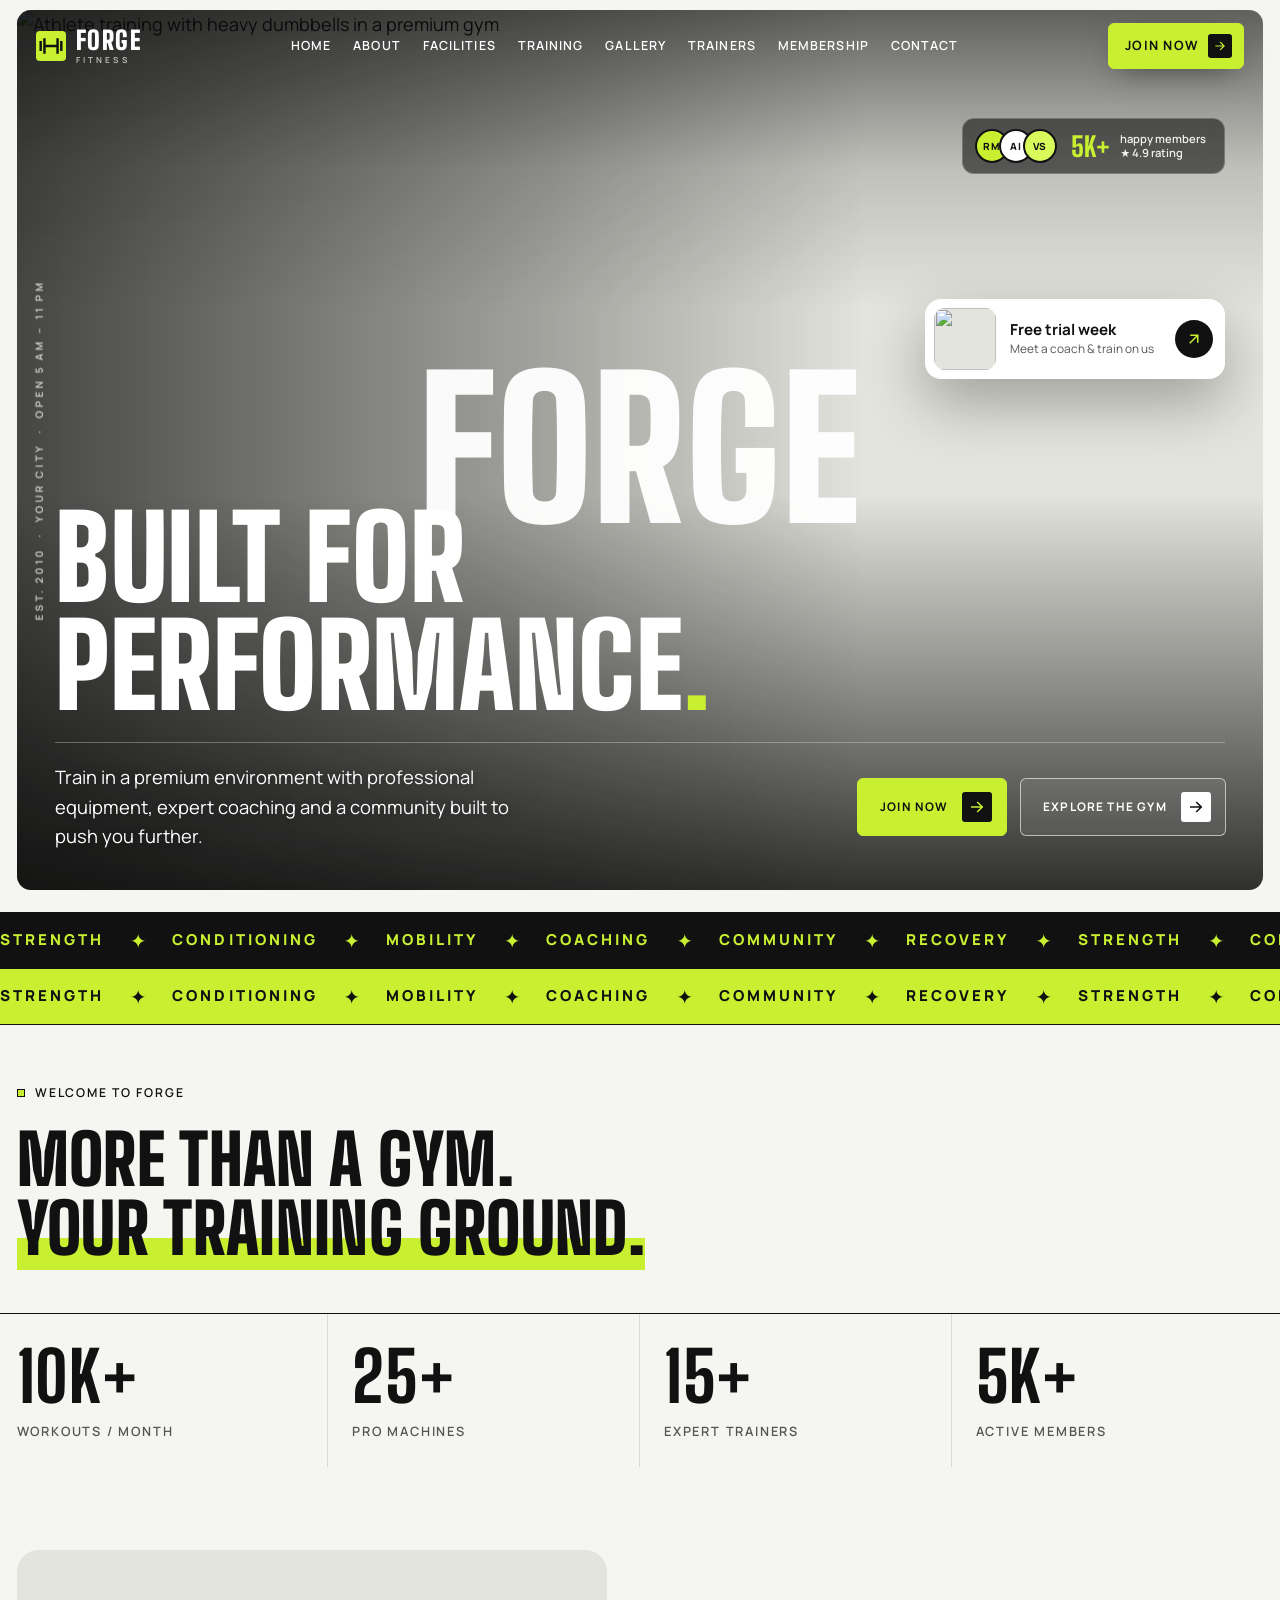
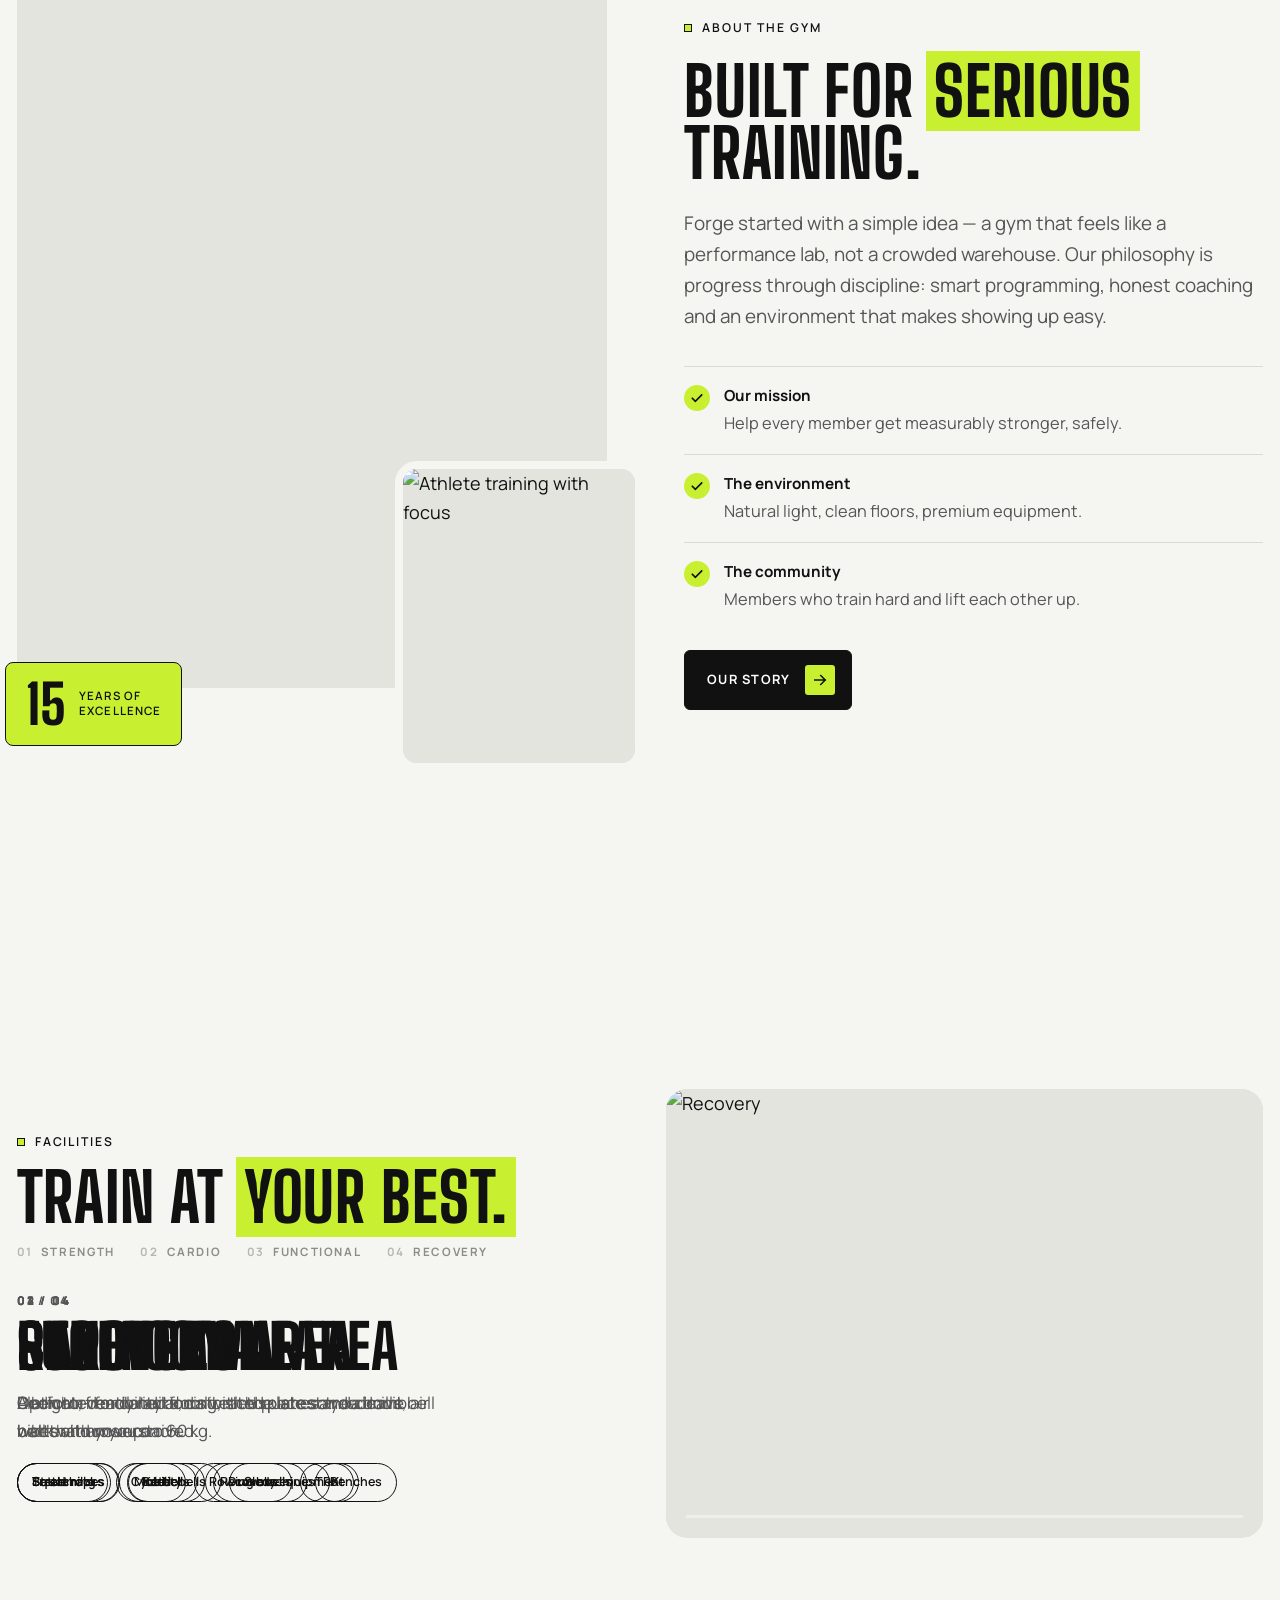
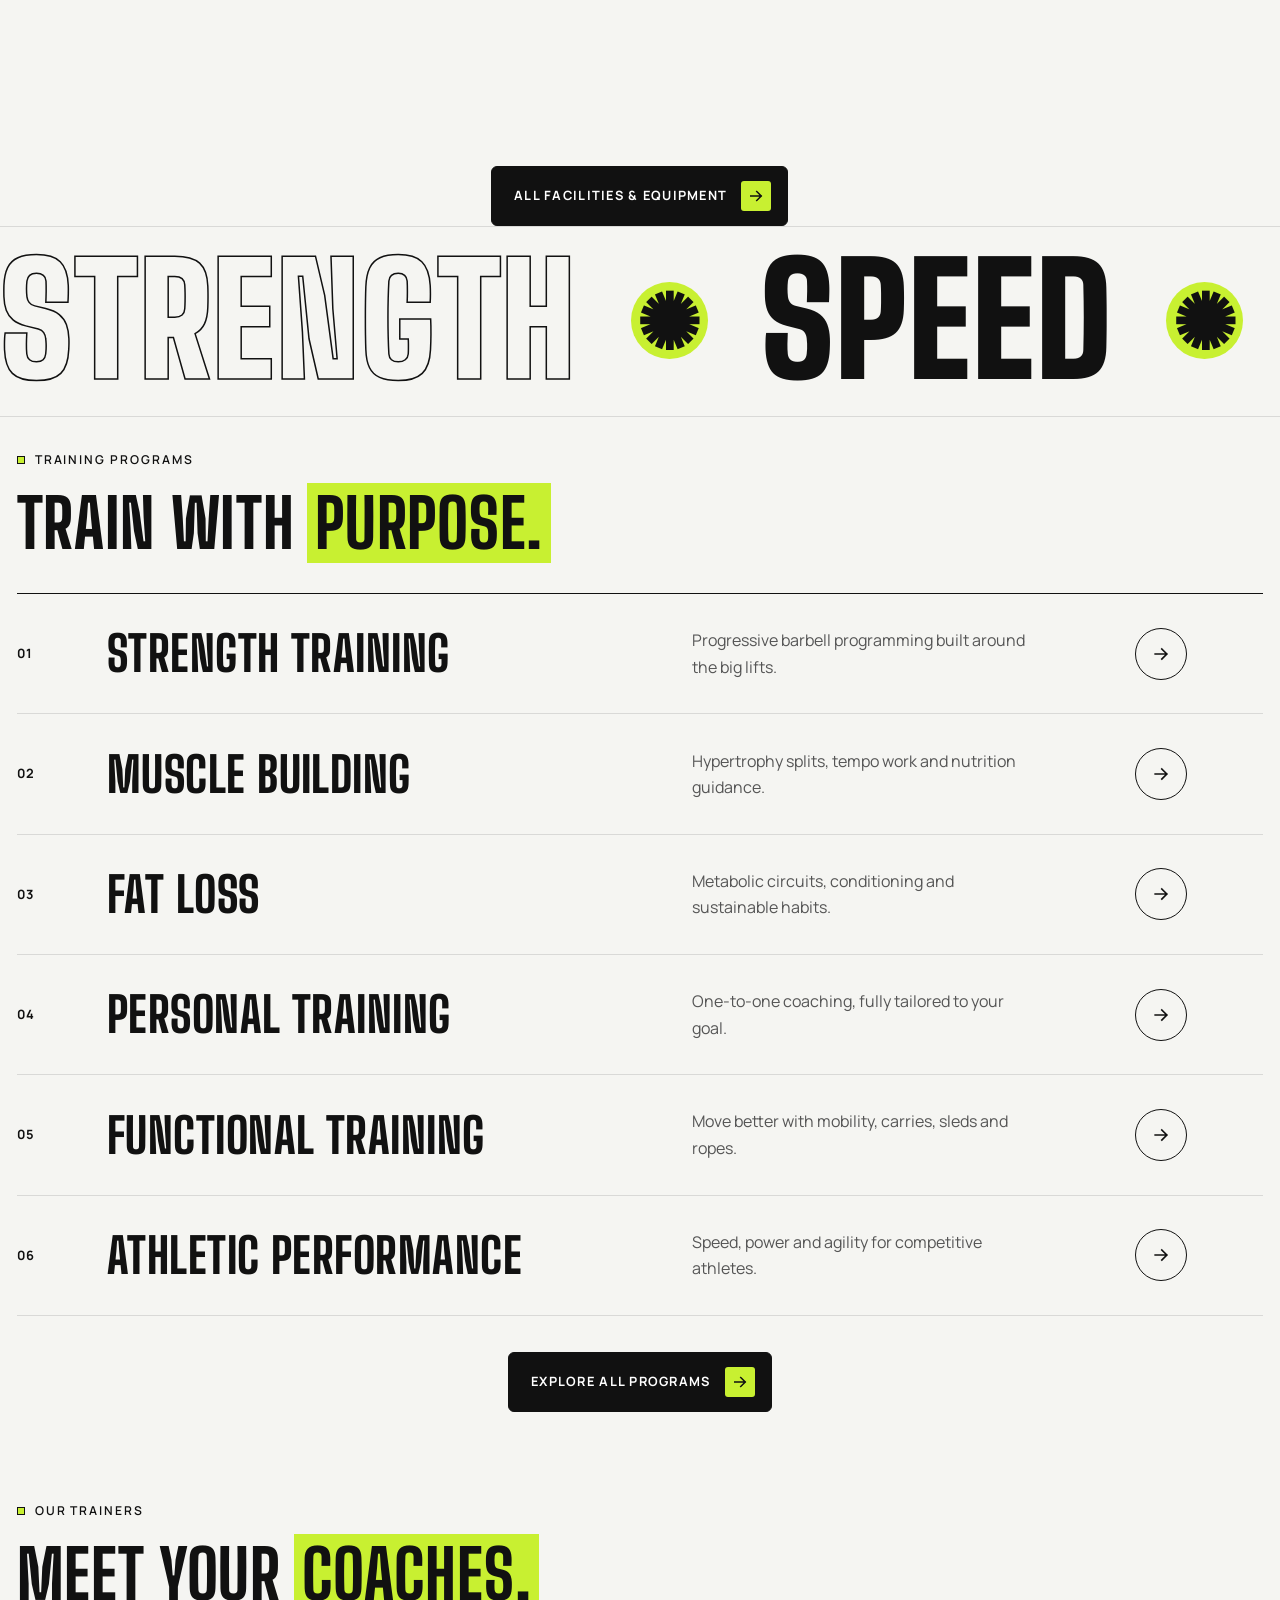
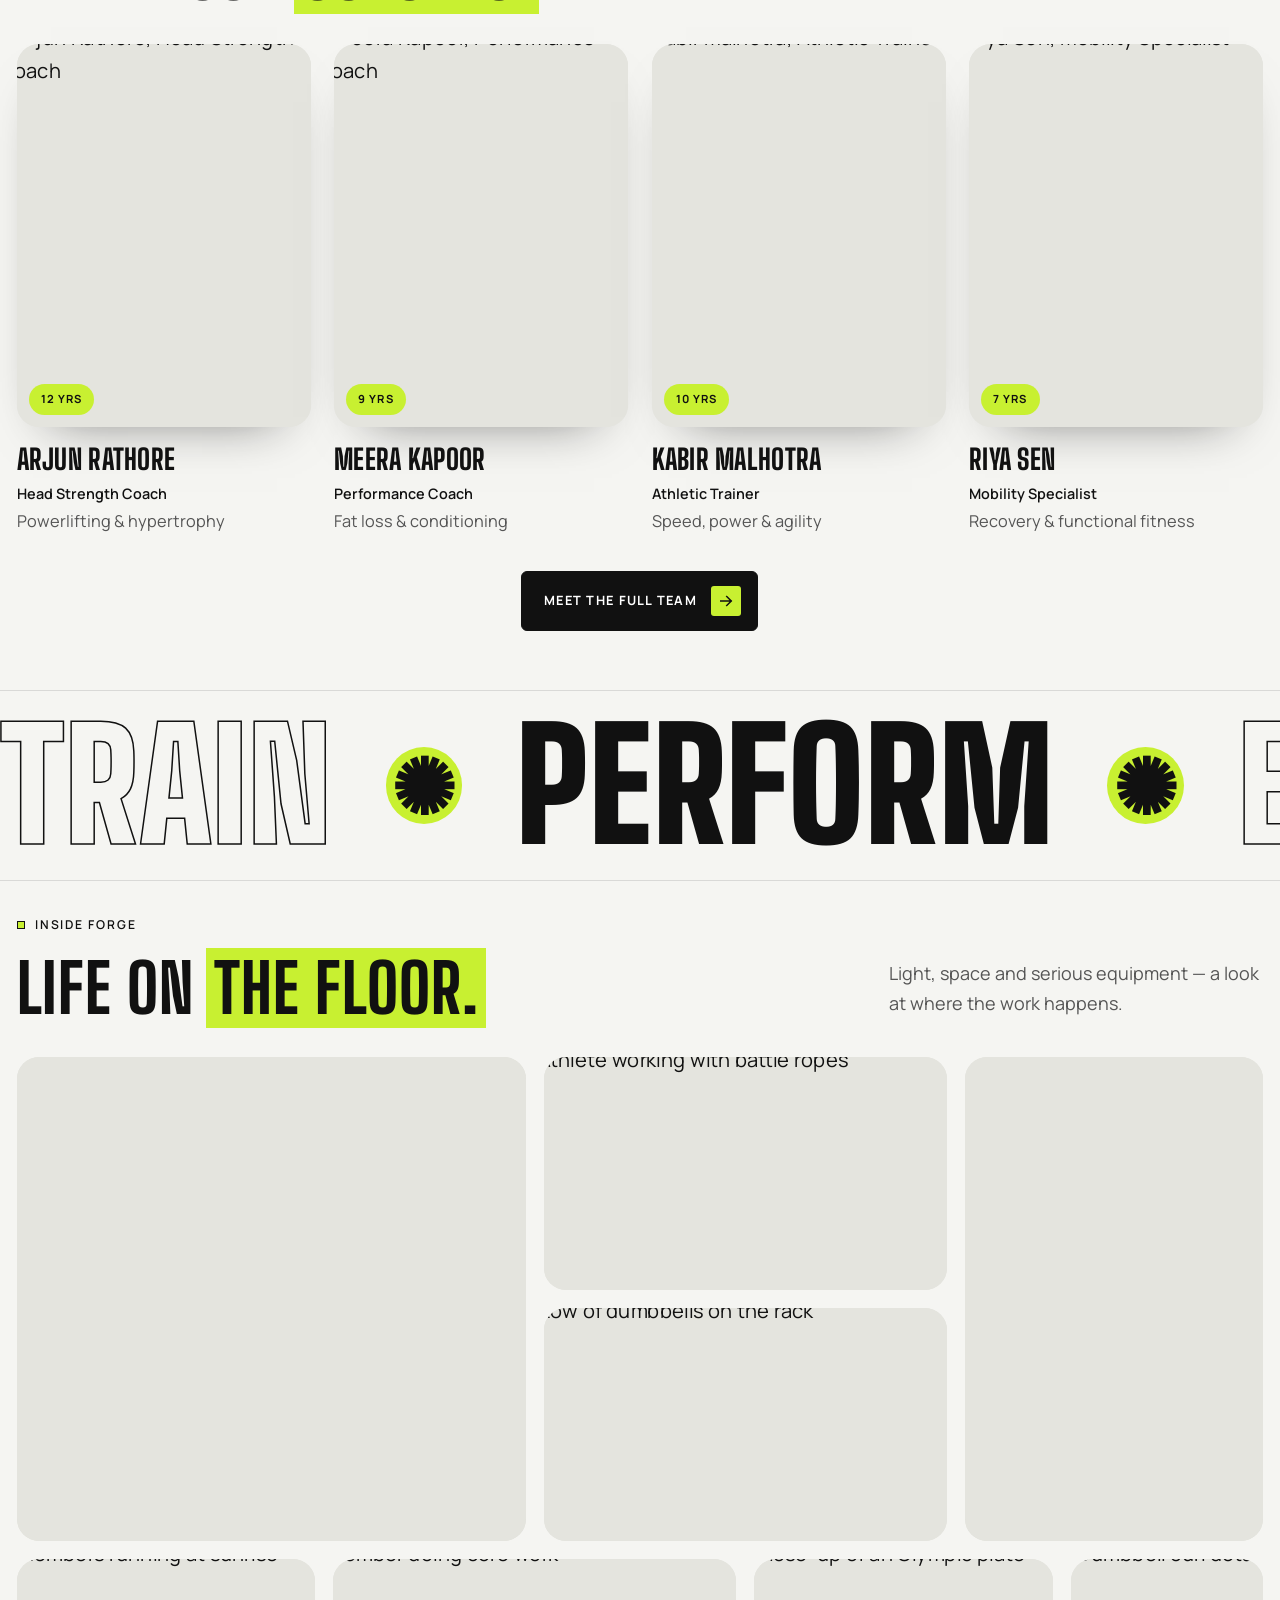
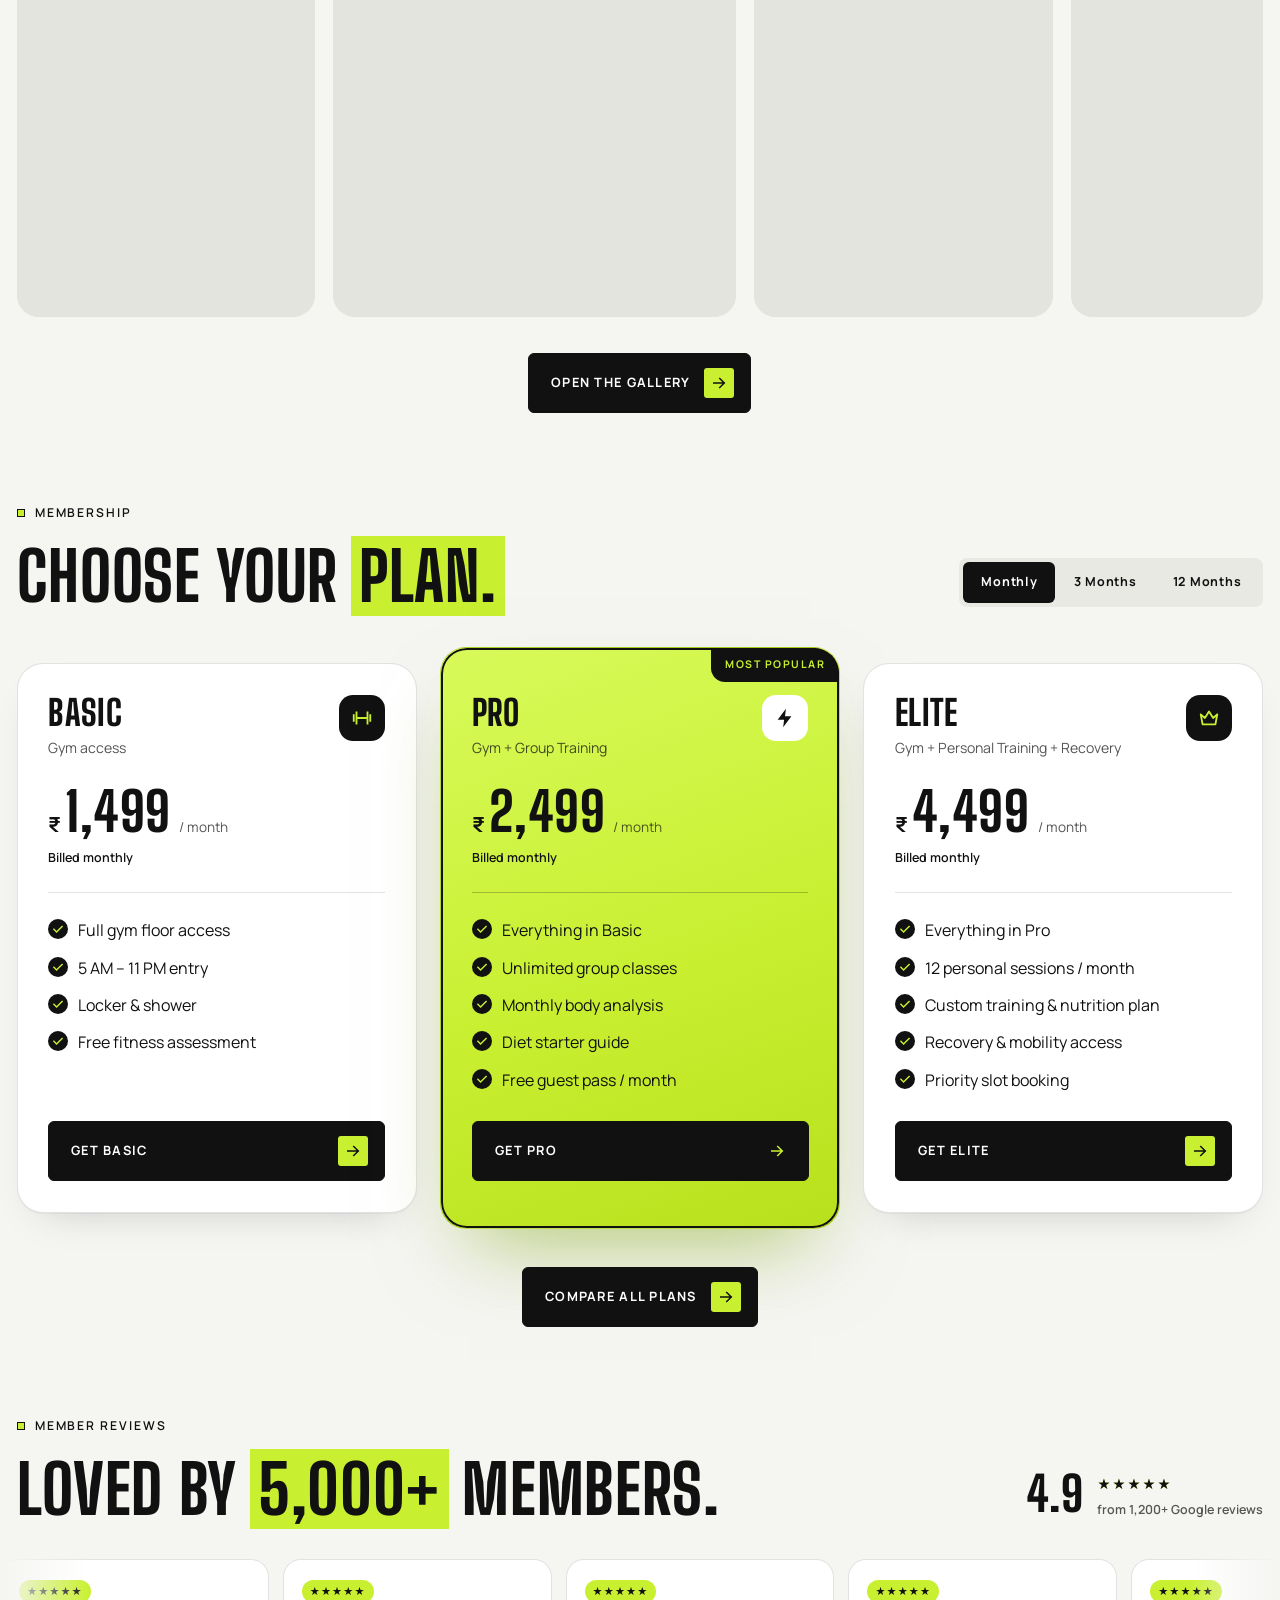
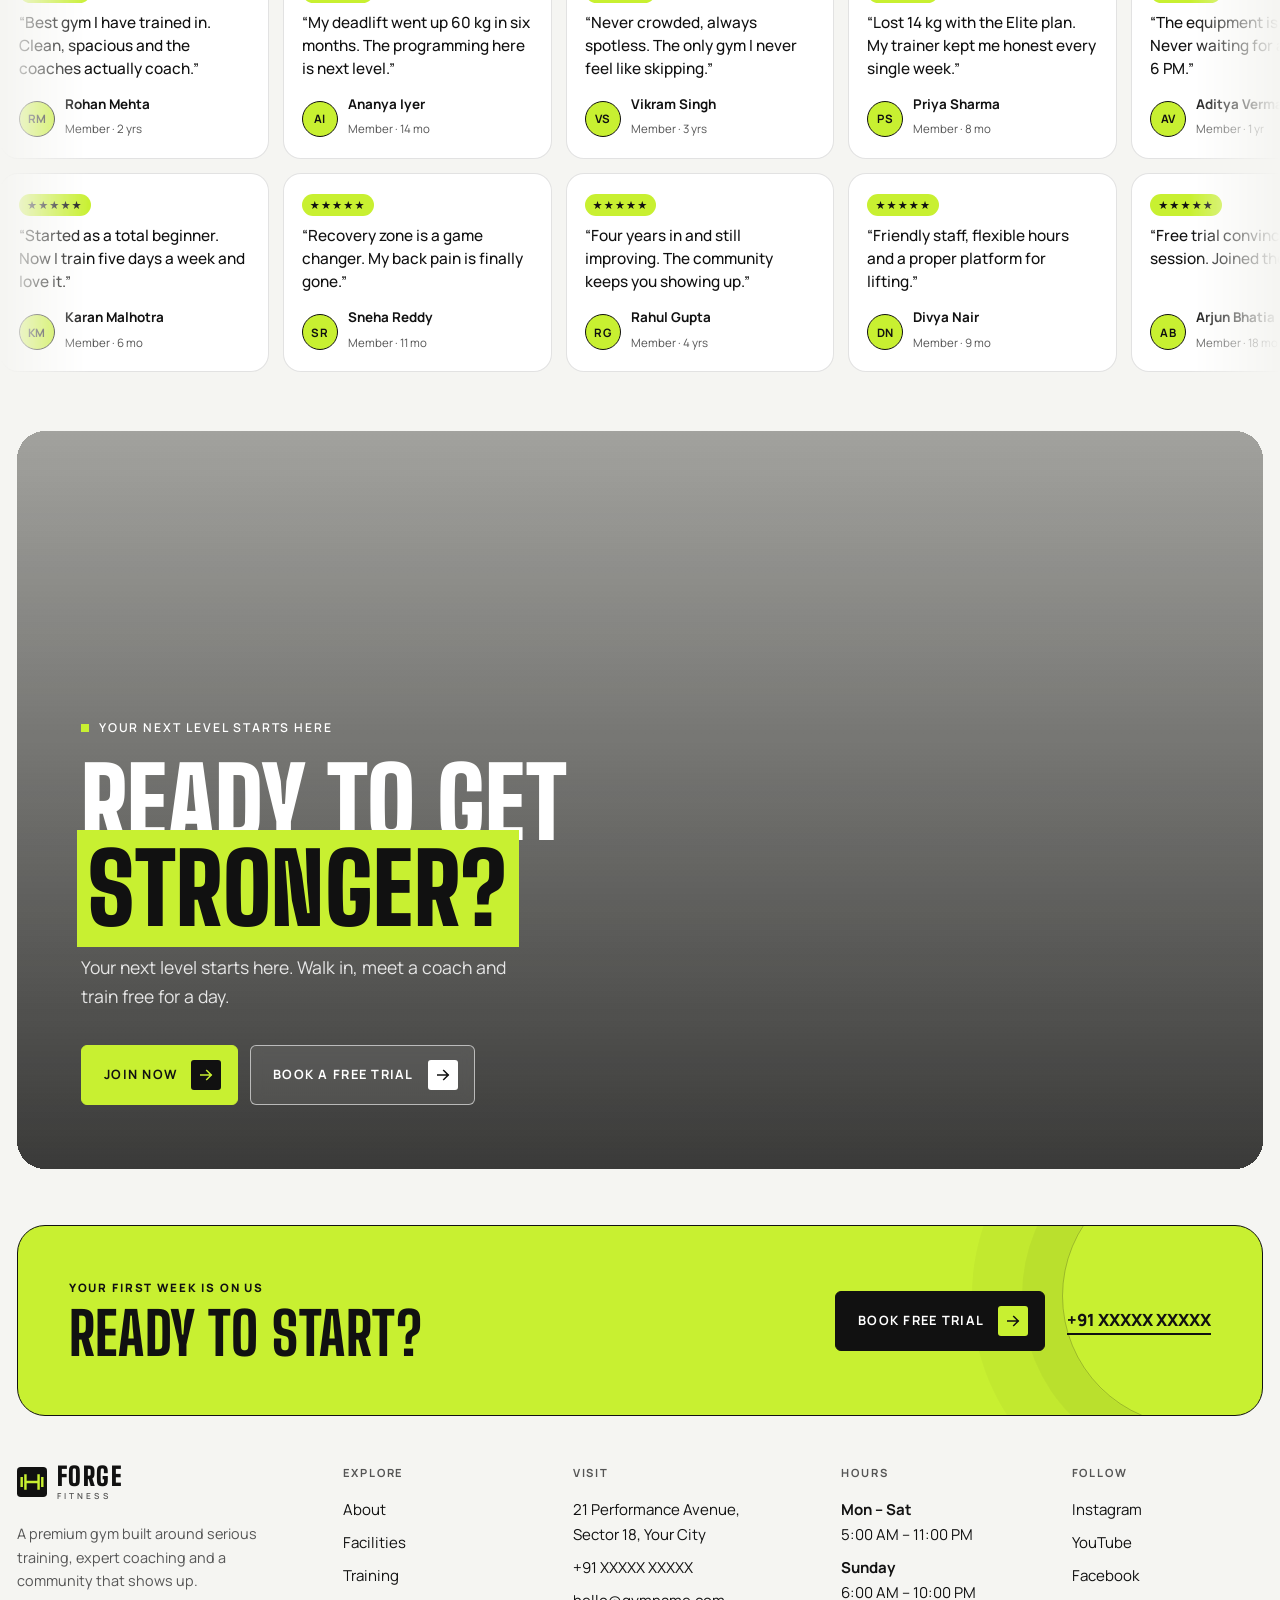
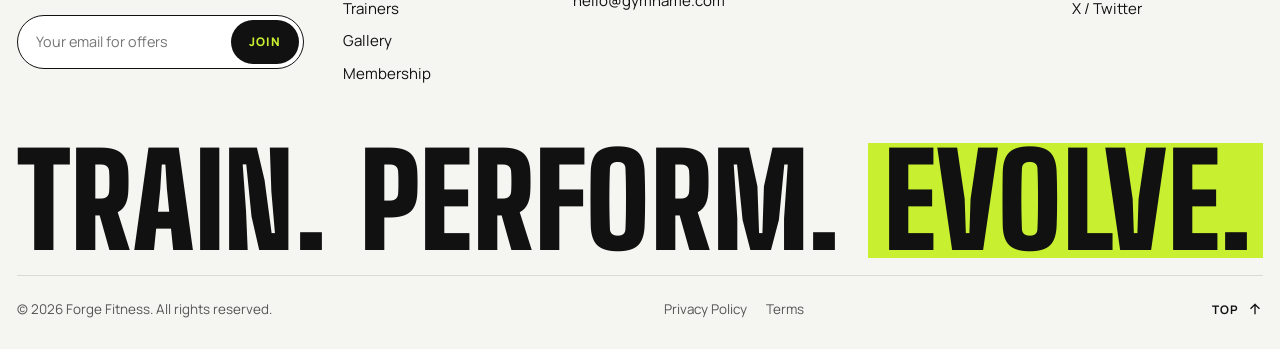
==== commit e5537a36: "Join form: dropdown selectors for goal, training and call time Co-Authored-By: Claude Sonnet 5.5 <no" ====
--- a/index.html
+++ b/index.html
@@ -16,7 +16,7 @@
 <link rel="preload" as="image" media="(max-width: 767px)" imagesrcset="https://images.unsplash.com/photo-1526506118085-60ce8714f8c5?auto=format&fit=crop&w=480&q=72&h=672&crop=focalpoint&fp-x=0.5&fp-y=0.4 480w, https://images.unsplash.com/photo-1526506118085-60ce8714f8c5?auto=format&fit=crop&w=720&q=72&h=1008&crop=focalpoint&fp-x=0.5&fp-y=0.4 720w, https://images.unsplash.com/photo-1526506118085-60ce8714f8c5?auto=format&fit=crop&w=960&q=72&h=1344&crop=focalpoint&fp-x=0.5&fp-y=0.4 960w, https://images.unsplash.com/photo-1526506118085-60ce8714f8c5?auto=format&fit=crop&w=1200&q=72&h=1680&crop=focalpoint&fp-x=0.5&fp-y=0.4 1200w" imagesizes="100vw" fetchpriority="high">
 <link rel="preload" as="image" media="(min-width: 768px)" imagesrcset="https://images.unsplash.com/photo-1581009146145-b5ef050c2e1e?auto=format&fit=crop&w=1200&q=72&h=675&crop=focalpoint&fp-x=0.5&fp-y=0.3 1200w, https://images.unsplash.com/photo-1581009146145-b5ef050c2e1e?auto=format&fit=crop&w=1800&q=72&h=1012&crop=focalpoint&fp-x=0.5&fp-y=0.3 1800w, https://images.unsplash.com/photo-1581009146145-b5ef050c2e1e?auto=format&fit=crop&w=2400&q=72&h=1350&crop=focalpoint&fp-x=0.5&fp-y=0.3 2400w" imagesizes="100vw" fetchpriority="high">
 <link href="https://fonts.googleapis.com/css2?family=Big+Shoulders+Display:wght@600;700;800;900&family=Manrope:wght@400..800&display=swap" rel="stylesheet">
-<link rel="stylesheet" href="css/style.css?v=31"><link rel="stylesheet" href="css/animations.css?v=31"><link rel="stylesheet" href="css/responsive.css?v=31">
+<link rel="stylesheet" href="css/style.css?v=32"><link rel="stylesheet" href="css/animations.css?v=32"><link rel="stylesheet" href="css/responsive.css?v=32">
 <script>try{history.scrollRestoration='manual'}catch(e){}document.documentElement.classList.add('js');setTimeout(function(){if(!window.gsap){document.documentElement.classList.remove('js')}},5000);</script>
 <script type="application/ld+json">{"@context": "https://schema.org", "@type": "HealthClub", "name": "Forge Fitness", "description": "Premium gym with expert coaching, professional equipment and a strong fitness community.", "url": "https://www.example.com/", "telephone": "+91-XXXXXXXXXX", "email": "hello@gymname.com", "priceRange": "₹₹", "address": {"@type": "PostalAddress", "streetAddress": "21 Performance Avenue, Sector 18", "addressLocality": "Your City", "postalCode": "110001", "addressCountry": "IN"}, "openingHoursSpecification": [{"@type": "OpeningHoursSpecification", "dayOfWeek": ["Monday", "Tuesday", "Wednesday", "Thursday", "Friday", "Saturday"], "opens": "05:00", "closes": "23:00"}, {"@type": "OpeningHoursSpecification", "dayOfWeek": "Sunday", "opens": "06:00", "closes": "22:00"}], "image": "https://images.unsplash.com/photo-1540497077202-7c8a3999166f?auto=format&fit=crop&w=1200&q=72"}</script>
 </head>
@@ -236,6 +236,6 @@
 <script src="https://cdnjs.cloudflare.com/ajax/libs/gsap/3.12.5/gsap.min.js" defer></script>
 <script src="https://cdnjs.cloudflare.com/ajax/libs/gsap/3.12.5/ScrollTrigger.min.js" defer></script>
 <script src="https://cdn.jsdelivr.net/npm/lenis@1.1.13/dist/lenis.min.js" defer></script>
-<script src="js/components.js?v=31" defer></script><script src="js/scroll.js?v=31" defer></script><script src="js/animations.js?v=31" defer></script>
-<script src="js/interactions.js?v=31" defer></script><script src="js/main.js?v=31" defer></script>
+<script src="js/components.js?v=32" defer></script><script src="js/scroll.js?v=32" defer></script><script src="js/animations.js?v=32" defer></script>
+<script src="js/interactions.js?v=32" defer></script><script src="js/main.js?v=32" defer></script>
 </body></html>
--- a/css/style.css
+++ b/css/style.css
@@ -1269,3 +1269,15 @@
   .intro__text { font-size: clamp(1.9rem, 8.4vw, 2.5rem); }
   .formcard { padding: 18px 14px; }
 }
+
+/* =================== v17: select dropdowns in the form =================== */
+.form__row--3 { grid-template-columns: repeat(3, 1fr); gap: 12px; }
+.sel { position: relative; }
+.sel::after { content: ''; position: absolute; right: 16px; top: 50%; width: 8px; height: 8px; margin-top: -6px; border-right: 2px solid var(--ink); border-bottom: 2px solid var(--ink); transform: rotate(45deg); pointer-events: none; transition: transform .3s var(--ease); }
+.sel:focus-within::after { transform: rotate(225deg); margin-top: -2px; }
+.sel select { width: 100%; appearance: none; -webkit-appearance: none; font: inherit; font-size: .94rem; font-weight: 600; color: var(--ink); background: #F5F5F2; border: 1.5px solid transparent; border-radius: 12px; padding: 13px 38px 13px 14px; cursor: pointer; text-overflow: ellipsis; transition: background .3s, border-color .3s, box-shadow .3s; }
+.sel select:hover { background: #EFEFE9; }
+.sel select:focus { outline: 0; background: #fff; border-color: var(--ink); box-shadow: 0 0 0 4px rgba(200,240,49,.7); }
+.sel select:invalid { color: #8a8a85; font-weight: 500; }
+.field.has-error .sel select { border-color: #C0321B; background: #FFF3F0; }
+@media (max-width: 767px) { .form__row--3 { grid-template-columns: 1fr; gap: 14px; } }
